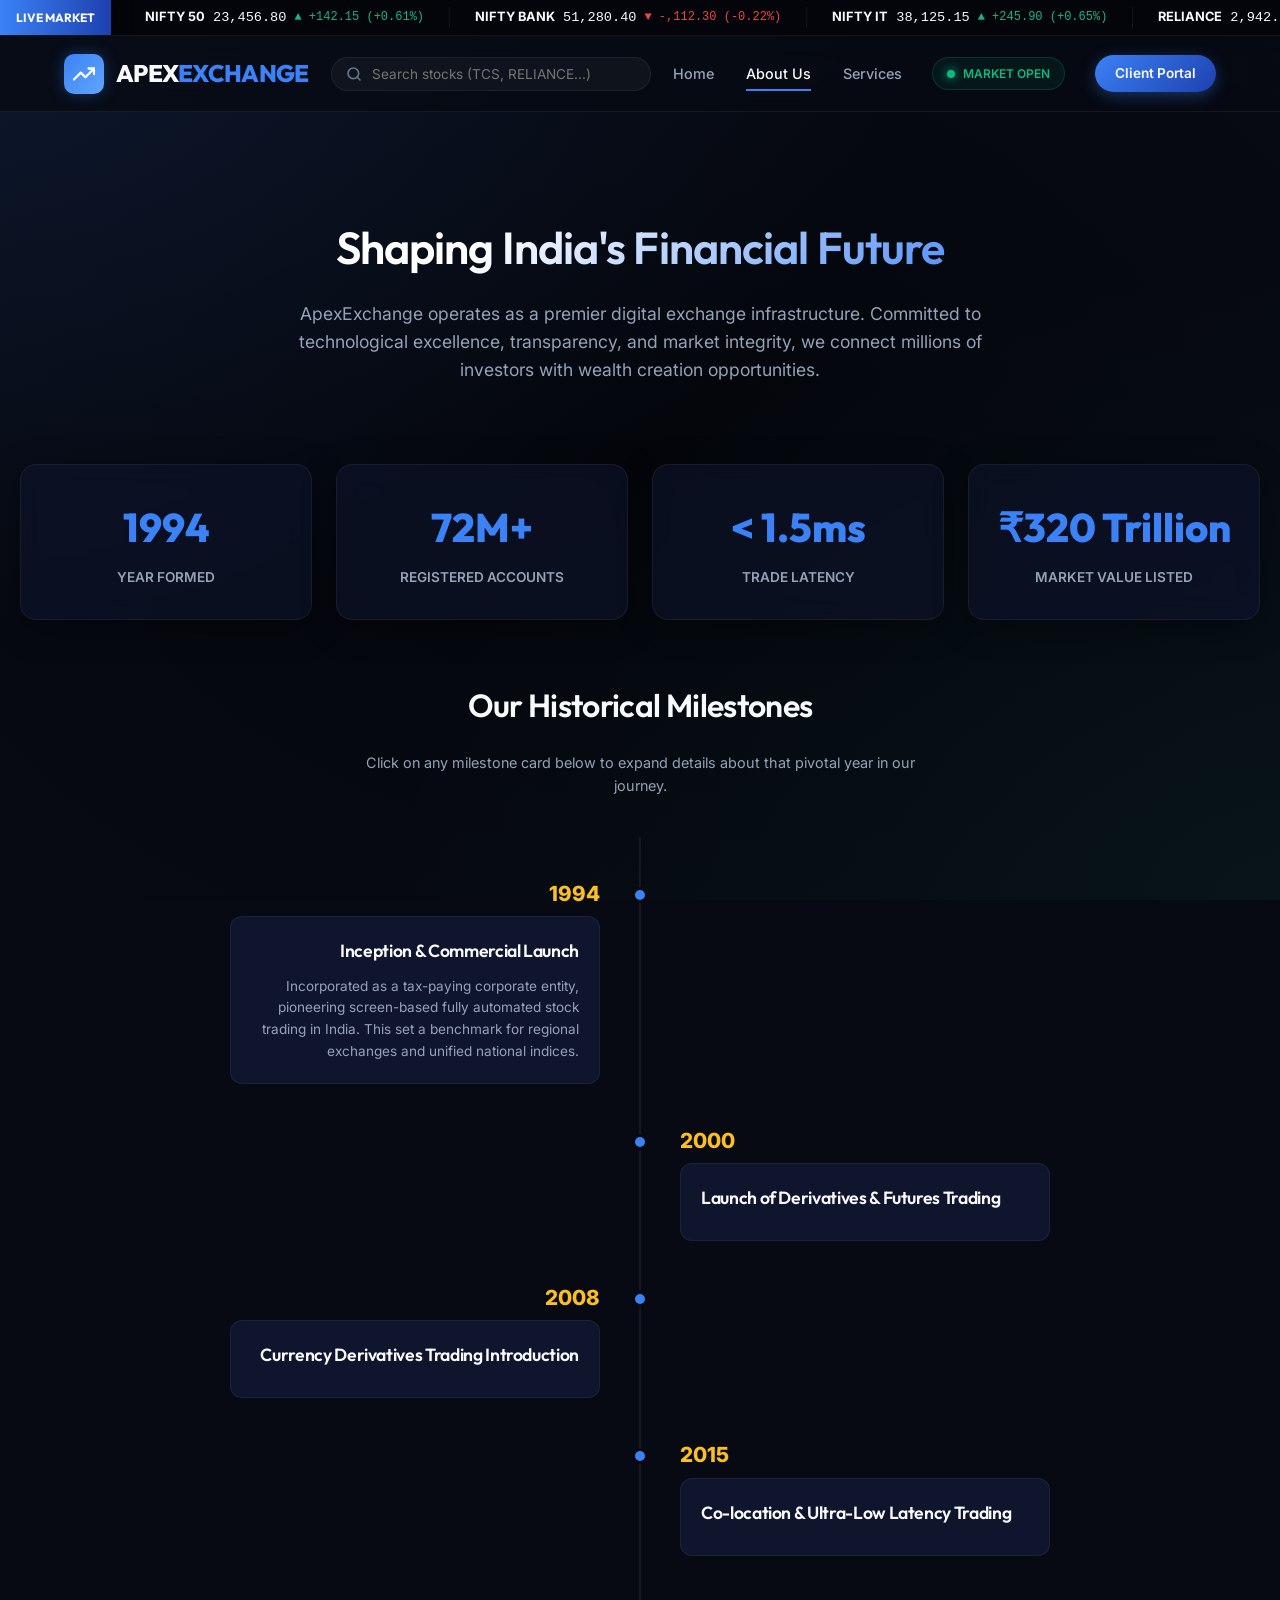
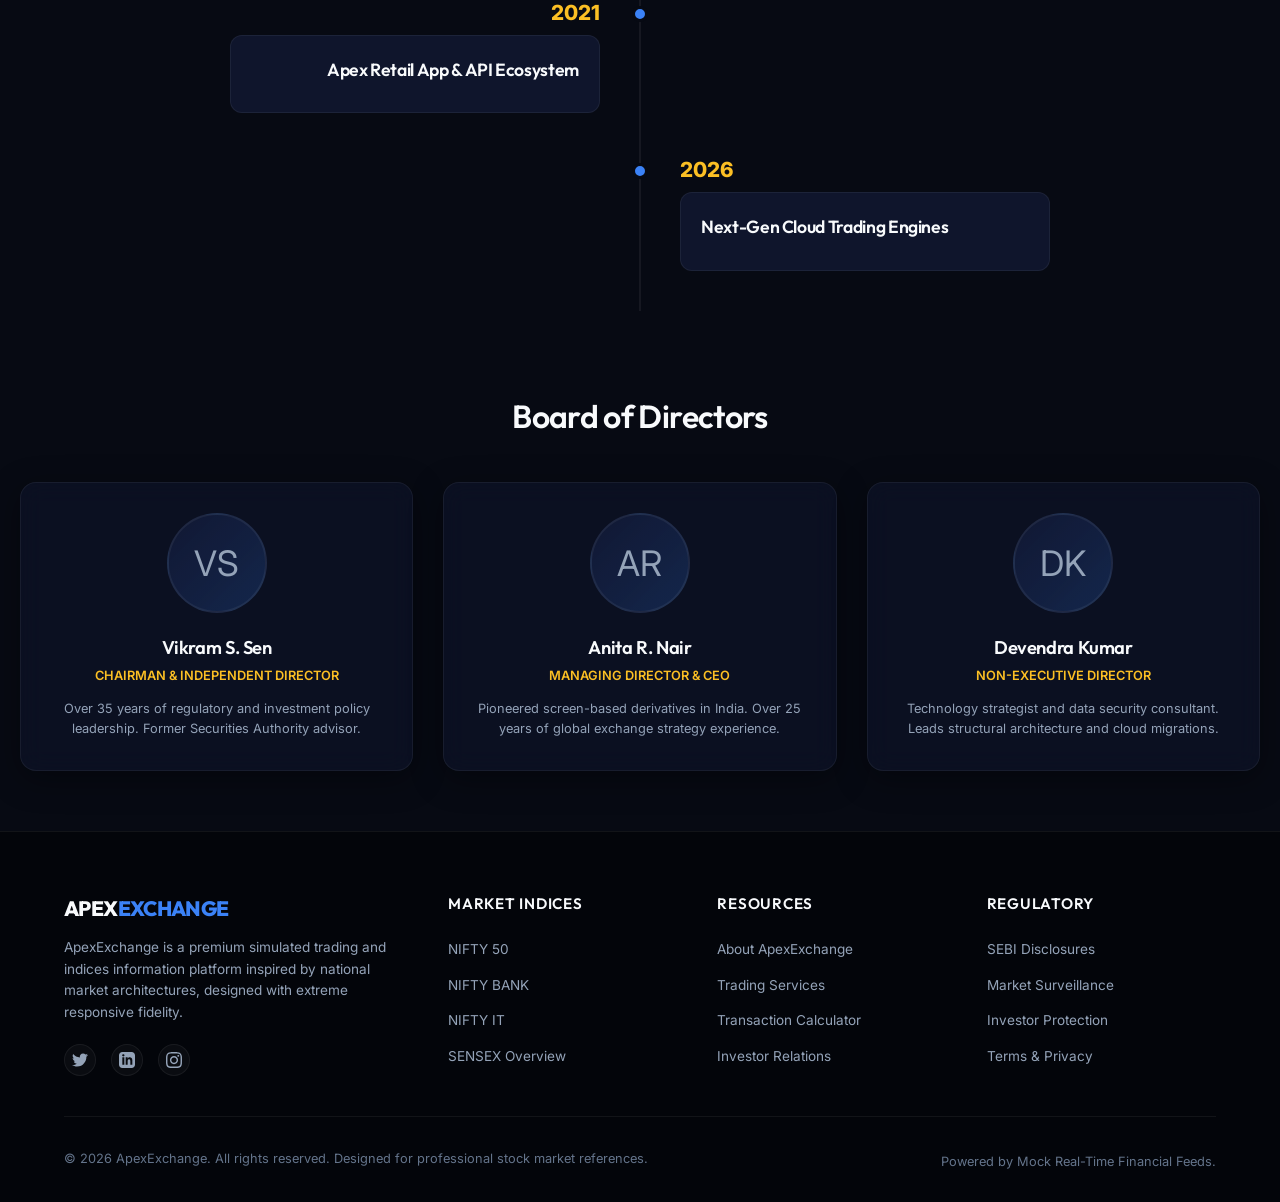
==== about.html @ b8462d04 "Add files via upload" ====
<!DOCTYPE html>
<html lang="en">
<head>
    <meta charset="UTF-8">
    <meta name="viewport" content="width=device-width, initial-scale=1.0">
    <title>About Us | ApexExchange Group</title>
    <meta name="description" content="Learn about the history, corporate milestones, board of directors, and financial scale of ApexExchange, India's leading digital trading infrastructure provider.">
    <link rel="stylesheet" href="css/style.css">
</head>
<body>

    <!-- 1. Top Scrolling Ticker Bar -->
    <div class="ticker-container">
        <div class="ticker-title">Live Market</div>
        <div class="ticker-wrap">
            <div class="ticker-scroll" id="ticker-scroll-feed">
                <!-- Ticker items populated by JS -->
            </div>
        </div>
    </div>

    <!-- 2. Header Navigation -->
    <header>
        <div class="logo-container">
            <a href="index.html" class="logo-container">
                <div class="logo-icon">
                    <svg width="22" height="22" viewBox="0 0 24 24" fill="none" stroke="#ffffff" stroke-width="2.5" stroke-linecap="round" stroke-linejoin="round">
                        <polyline points="23 6 13.5 15.5 8.5 10.5 1 18"></polyline>
                        <polyline points="17 6 23 6 23 12"></polyline>
                    </svg>
                </div>
                <div class="logo-text">APEX<span>EXCHANGE</span></div>
            </a>
        </div>

        <div class="search-wrapper">
            <svg class="search-icon" width="16" height="16" viewBox="0 0 24 24" fill="none" stroke="currentColor" stroke-width="2.5" stroke-linecap="round" stroke-linejoin="round">
                <circle cx="11" cy="11" r="8"></circle>
                <line x1="21" y1="21" x2="16.65" y2="16.65"></line>
            </svg>
            <input type="text" id="symbol-search" class="search-bar" placeholder="Search stocks (TCS, RELIANCE...)">
            <div id="search-dropdown" class="search-results"></div>
        </div>

        <nav>
            <div class="nav-links">
                <a href="index.html">Home</a>
                <a href="about.html" class="active">About Us</a>
                <a href="services.html">Services</a>
            </div>
            <div class="market-status">
                <span class="status-dot"></span>
                <span>MARKET OPEN</span>
            </div>
            <a href="login.html" class="btn-login">Client Portal</a>
        </nav>

        <div class="mobile-toggle" id="mobile-nav-toggle">
            <span></span>
            <span></span>
            <span></span>
        </div>
    </header>

    <!-- Mobile Drawer Menu -->
    <div class="mobile-nav" id="mobile-menu-drawer">
        <div class="mobile-nav-links">
            <a href="index.html">Home</a>
            <a href="about.html" class="active">About Us</a>
            <a href="services.html">Services</a>
            <a href="login.html">Client Portal</a>
        </div>
    </div>

    <!-- 3. About Page Content -->
    <main class="container">
        
        <!-- Hero Introduction -->
        <section class="about-hero">
            <h1 class="text-gradient">Shaping India's Financial Future</h1>
            <p>ApexExchange operates as a premier digital exchange infrastructure. Committed to technological excellence, transparency, and market integrity, we connect millions of investors with wealth creation opportunities.</p>
        </section>

        <!-- Stats Grid -->
        <section class="stats-grid">
            <div class="stat-box glass-panel glow-hover">
                <div class="stat-number">1994</div>
                <div class="stat-label">Year Formed</div>
            </div>
            <div class="stat-box glass-panel glow-hover">
                <div class="stat-number">72M+</div>
                <div class="stat-label">Registered Accounts</div>
            </div>
            <div class="stat-box glass-panel glow-hover">
                <div class="stat-number">&lt; 1.5ms</div>
                <div class="stat-label">Trade Latency</div>
            </div>
            <div class="stat-box glass-panel glow-hover">
                <div class="stat-number">₹320 Trillion</div>
                <div class="stat-label">Market Value Listed</div>
            </div>
        </section>

        <!-- Timeline Section -->
        <section class="timeline-section">
            <h2>Our Historical Milestones</h2>
            <p style="text-align: center; color: var(--text-secondary); max-width: 600px; margin: -20px auto 40px auto; font-size: 0.9rem;">Click on any milestone card below to expand details about that pivotal year in our journey.</p>
            
            <div class="timeline">
                
                <div class="timeline-item">
                    <div class="timeline-badge"></div>
                    <div class="timeline-year">1994</div>
                    <div class="timeline-card active">
                        <h4>Inception & Commercial Launch</h4>
                        <p>Incorporated as a tax-paying corporate entity, pioneering screen-based fully automated stock trading in India. This set a benchmark for regional exchanges and unified national indices.</p>
                    </div>
                </div>

                <div class="timeline-item">
                    <div class="timeline-badge"></div>
                    <div class="timeline-year">2000</div>
                    <div class="timeline-card">
                        <h4>Launch of Derivatives & Futures Trading</h4>
                        <p>Pioneered index futures trading based on the Nifty 50 Index. This milestone enabled advanced risk management and hedging capabilities for global and domestic fund managers alike.</p>
                    </div>
                </div>

                <div class="timeline-item">
                    <div class="timeline-badge"></div>
                    <div class="timeline-year">2008</div>
                    <div class="timeline-card">
                        <h4>Currency Derivatives Trading Introduction</h4>
                        <p>Expanded the financial suite by introducing exchange-traded currency futures, facilitating business currency hedges and increasing overall market access.</p>
                    </div>
                </div>

                <div class="timeline-item">
                    <div class="timeline-badge"></div>
                    <div class="timeline-year">2015</div>
                    <div class="timeline-card">
                        <h4>Co-location & Ultra-Low Latency Trading</h4>
                        <p>Commissioned state-of-the-art co-location servers at our primary data center, offering microsecond order execution speeds and high-frequency algorithms to market makers.</p>
                    </div>
                </div>

                <div class="timeline-item">
                    <div class="timeline-badge"></div>
                    <div class="timeline-year">2021</div>
                    <div class="timeline-card">
                        <h4>Apex Retail App & API Ecosystem</h4>
                        <p>Released developer APIs for brokerage integrations, allowing neo-brokers and retail investor applications to trade securely on our direct clearing network.</p>
                    </div>
                </div>

                <div class="timeline-item">
                    <div class="timeline-badge"></div>
                    <div class="timeline-year">2026</div>
                    <div class="timeline-card">
                        <h4>Next-Gen Cloud Trading Engines</h4>
                        <p>Successfully migrated primary match engines to hybrid cloud architecture, boosting trade capacities to 1.2 billion instructions per day with absolute uptime reliability.</p>
                    </div>
                </div>

            </div>
        </section>

        <!-- Board of Directors Section -->
        <section style="margin-bottom: 60px;">
            <h2 style="text-align: center; margin-bottom: 40px; font-size: 2rem;">Board of Directors</h2>
            <div class="directors-grid">
                
                <div class="director-card glass-panel glow-hover">
                    <div class="director-image">VS</div>
                    <h4>Vikram S. Sen</h4>
                    <p>Chairman & Independent Director</p>
                    <div class="director-bio">Over 35 years of regulatory and investment policy leadership. Former Securities Authority advisor.</div>
                </div>

                <div class="director-card glass-panel glow-hover">
                    <div class="director-image">AR</div>
                    <h4>Anita R. Nair</h4>
                    <p>Managing Director & CEO</p>
                    <div class="director-bio">Pioneered screen-based derivatives in India. Over 25 years of global exchange strategy experience.</div>
                </div>

                <div class="director-card glass-panel glow-hover">
                    <div class="director-image">DK</div>
                    <h4>Devendra Kumar</h4>
                    <p>Non-Executive Director</p>
                    <div class="director-bio">Technology strategist and data security consultant. Leads structural architecture and cloud migrations.</div>
                </div>

            </div>
        </section>

    </main>

    <!-- Detailed Stock Modal (Shared) -->
    <div id="stock-modal" class="modal-overlay">
        <div class="modal-content glass-panel">
            <span class="modal-close" id="modal-close-btn">&times;</span>
            <div class="modal-header">
                <h3 id="modal-stock-title">Stock Details</h3>
                <span class="modal-name" id="modal-stock-subtitle">Company Full Name</span>
            </div>
            <hr style="border: 0; border-top: 1px solid var(--border-color); margin: 15px 0;">
            <div style="display: flex; justify-content: space-between; align-items: center; margin-bottom: 20px;">
                <div>
                    <span style="font-size: 0.85rem; color: var(--text-secondary);">Last Traded Price</span>
                    <h2 style="font-size: 2.2rem; font-family: monospace; font-weight: 800;" id="modal-stock-ltp">₹0,000.00</h2>
                </div>
                <div style="text-align: right;">
                    <span style="font-size: 0.85rem; color: var(--text-secondary);">Change (%)</span>
                    <h3 id="modal-stock-change" style="font-size: 1.4rem; font-family: monospace;">+0.00 (+0.00%)</h3>
                </div>
            </div>
            <div class="modal-stats">
                <div class="modal-stat-box">
                    <div class="modal-stat-label">Prev Close</div>
                    <div class="modal-stat-value" id="modal-stock-prev">0,000.00</div>
                </div>
                <div class="modal-stat-box">
                    <div class="modal-stat-label">Open</div>
                    <div class="modal-stat-value" id="modal-stock-open">0,000.00</div>
                </div>
                <div class="modal-stat-box">
                    <div class="modal-stat-label">Daily High</div>
                    <div class="modal-stat-value" id="modal-stock-high">0,000.00</div>
                </div>
                <div class="modal-stat-box">
                    <div class="modal-stat-label">Daily Low</div>
                    <div class="modal-stat-value" id="modal-stock-low">0,000.00</div>
                </div>
                <div class="modal-stat-box">
                    <div class="modal-stat-label">52W High</div>
                    <div class="modal-stat-value" id="modal-stock-52high">0,000.00</div>
                </div>
                <div class="modal-stat-box">
                    <div class="modal-stat-label">52W Low</div>
                    <div class="modal-stat-value" id="modal-stock-52low">0,000.00</div>
                </div>
            </div>
        </div>
    </div>

    <!-- 4. Footer -->
    <footer>
        <div class="footer-grid">
            <div class="footer-info">
                <h4 class="logo-text">APEX<span>EXCHANGE</span></h4>
                <p>ApexExchange is a premium simulated trading and indices information platform inspired by national market architectures, designed with extreme responsive fidelity.</p>
                <div class="footer-social">
                    <a href="#" class="social-icon">
                        <svg width="16" height="16" fill="currentColor" viewBox="0 0 24 24"><path d="M24 4.557c-.883.392-1.832.656-2.828.775 1.017-.609 1.798-1.574 2.165-2.724-.951.564-2.005.974-3.127 1.195-.897-.957-2.178-1.555-3.594-1.555-3.179 0-5.515 2.966-4.797 6.045-4.091-.205-7.719-2.165-10.148-5.144-1.29 2.213-.669 5.108 1.523 6.574-.806-.026-1.566-.247-2.229-.616-.054 2.281 1.581 4.415 3.949 4.89-.693.188-1.452.232-2.224.084.626 1.956 2.444 3.379 4.6 3.419-2.07 1.623-4.678 2.348-7.29 2.04 2.179 1.397 4.768 2.212 7.548 2.212 9.142 0 14.307-7.721 13.995-14.646.962-.695 1.797-1.562 2.457-2.549z"/></svg>
                    </a>
                    <a href="#" class="social-icon">
                        <svg width="16" height="16" fill="currentColor" viewBox="0 0 24 24"><path d="M19 0h-14c-2.761 0-5 2.239-5 5v14c0 2.761 2.239 5 5 5h14c2.762 0 5-2.239 5-5v-14c0-2.761-2.238-5-5-5zm-11 19h-3v-11h3v11zm-1.5-12.268c-.966 0-1.75-.779-1.75-1.75s.784-1.75 1.75-1.75 1.75.779 1.75 1.75-.784 1.75-1.75 1.75zm13.5 12.268h-3v-5.604c0-3.368-4-3.113-4 0v5.604h-3v-11h3v1.765c1.396-2.586 7-2.777 7 2.476v6.759z"/></svg>
                    </a>
                    <a href="#" class="social-icon">
                        <svg width="16" height="16" fill="currentColor" viewBox="0 0 24 24"><path d="M12 2.163c3.204 0 3.584.012 4.85.07 3.252.148 4.771 1.691 4.919 4.919.058 1.265.069 1.645.069 4.849 0 3.205-.012 3.584-.069 4.849-.149 3.225-1.664 4.771-4.919 4.919-1.266.058-1.644.07-4.85.07-3.204 0-3.584-.012-4.849-.07-3.26-.149-4.771-1.699-4.919-4.92-.058-1.265-.07-1.644-.07-4.849 0-3.204 0.013-3.583.07-4.849.149-3.227 1.664-4.771 4.919-4.919 1.266-.057 1.645-.069 4.849-.069zm0-2c-3.259 0-3.667.014-4.947.072-4.358.2-6.78 2.618-6.98 6.98-.059 1.281-.073 1.689-.073 4.948 0 3.259.014 3.668.072 4.948.2 4.358 2.618 6.78 6.98 6.98 1.281.058 1.689.072 4.948.072 3.259 0 3.668-.014 4.948-.072 4.354-.2 6.782-2.618 6.979-6.98.059-1.28.073-1.689.073-4.948 0-3.259-.014-3.667-.072-4.947-.196-4.354-2.617-6.78-6.979-6.98-1.281-.059-1.69-.073-4.949-.073zm0 5.838c-3.403 0-6.162 2.759-6.162 6.162s2.759 6.163 6.162 6.163 6.162-2.759 6.162-6.163c0-3.403-2.759-6.162-6.162-6.162zm0 10.162c-2.209 0-4-1.79-4-4 0-2.209 1.791-4 4-4s4 1.791 4 4c0 2.21-1.791 4-4 4zm6.406-11.845c-.796 0-1.441.645-1.441 1.44s.645 1.44 1.441 1.44c.795 0 1.439-.645 1.439-1.44s-.644-1.44-1.439-1.44z"/></svg>
                    </a>
                </div>
            </div>
            <div class="footer-links">
                <h5>Market Indices</h5>
                <ul>
                    <li><a href="index.html">NIFTY 50</a></li>
                    <li><a href="index.html">NIFTY BANK</a></li>
                    <li><a href="index.html">NIFTY IT</a></li>
                    <li><a href="#">SENSEX Overview</a></li>
                </ul>
            </div>
            <div class="footer-links">
                <h5>Resources</h5>
                <ul>
                    <li><a href="about.html">About ApexExchange</a></li>
                    <li><a href="services.html">Trading Services</a></li>
                    <li><a href="services.html#calculator-anchor">Transaction Calculator</a></li>
                    <li><a href="login.html">Investor Relations</a></li>
                </ul>
            </div>
            <div class="footer-links">
                <h5>Regulatory</h5>
                <ul>
                    <li><a href="#">SEBI Disclosures</a></li>
                    <li><a href="#">Market Surveillance</a></li>
                    <li><a href="#">Investor Protection</a></li>
                    <li><a href="#">Terms & Privacy</a></li>
                </ul>
            </div>
        </div>
        <div class="footer-bottom">
            <div>&copy; 2026 ApexExchange. All rights reserved. Designed for professional stock market references.</div>
            <div style="margin-top: 5px;">Powered by Mock Real-Time Financial Feeds.</div>
        </div>
    </footer>

    <script src="js/script.js"></script>
</body>
</html>
---- css/style.css ----
@import url('https://fonts.googleapis.com/css2?family=Inter:wght@300;400;500;600;700&family=Outfit:wght@400;500;600;700;800&display=swap');

/* ==========================================
   1. RESET & GLOBAL VARIABLES
   ========================================== */
*, *::before, *::after {
    margin: 0;
    padding: 0;
    box-sizing: border-box;
}

:root {
    --bg-dark: #070a13;
    --bg-deep: #03050a;
    --bg-panel: rgba(13, 19, 40, 0.7);
    --bg-card: rgba(22, 32, 66, 0.55);
    --bg-card-hover: rgba(29, 42, 87, 0.8);
    --accent-blue: #3b82f6;
    --accent-blue-glow: rgba(59, 130, 246, 0.35);
    --accent-gold: #fbbf24;
    --accent-gold-glow: rgba(251, 191, 36, 0.2);
    --color-up: #10b981;
    --color-up-glow: rgba(16, 185, 129, 0.2);
    --color-up-bg: rgba(16, 185, 129, 0.08);
    --color-down: #ef4444;
    --color-down-glow: rgba(239, 68, 68, 0.2);
    --color-down-bg: rgba(239, 68, 68, 0.08);
    --border-color: rgba(255, 255, 255, 0.06);
    --border-highlight: rgba(59, 130, 246, 0.2);
    --text-primary: #f8fafc;
    --text-secondary: #94a3b8;
    --text-muted: #64748b;
    --font-heading: 'Outfit', sans-serif;
    --font-body: 'Inter', sans-serif;
    --transition: all 0.3s cubic-bezier(0.4, 0, 0.2, 1);
    --glass-blur: blur(12px);
}

body {
    background-color: var(--bg-dark);
    background-image: 
        radial-gradient(at 0% 0%, rgba(59, 130, 246, 0.12) 0px, transparent 50%),
        radial-gradient(at 100% 100%, rgba(16, 185, 129, 0.06) 0px, transparent 50%),
        radial-gradient(at 50% 50%, rgba(3, 5, 10, 0.9) 0px, var(--bg-dark) 100%);
    background-attachment: fixed;
    color: var(--text-primary);
    font-family: var(--font-body);
    line-height: 1.6;
    overflow-x: hidden;
}

a {
    color: inherit;
    text-decoration: none;
    transition: var(--transition);
}

button, input, select {
    font-family: inherit;
    color: inherit;
    background: none;
    border: none;
    outline: none;
}

ul {
    list-style: none;
}

/* ==========================================
   2. TYPOGRAPHY & UTILITIES
   ========================================== */
h1, h2, h3, h4, h5, h6 {
    font-family: var(--font-heading);
    font-weight: 600;
    letter-spacing: -0.02em;
}

.text-gradient {
    background: linear-gradient(135deg, #ffffff 30%, var(--accent-blue) 100%);
    -webkit-background-clip: text;
    -webkit-text-fill-color: transparent;
}

.text-up { color: var(--color-up); }
.text-down { color: var(--color-down); }

.bg-up-badge {
    background: var(--color-up-bg);
    color: var(--color-up);
    border: 1px solid rgba(16, 185, 129, 0.2);
    padding: 2px 8px;
    border-radius: 4px;
    font-size: 0.75rem;
    font-weight: 600;
}

.bg-down-badge {
    background: var(--color-down-bg);
    color: var(--color-down);
    border: 1px solid rgba(239, 68, 68, 0.2);
    padding: 2px 8px;
    border-radius: 4px;
    font-size: 0.75rem;
    font-weight: 600;
}

.glass-panel {
    background: var(--bg-panel);
    backdrop-filter: var(--glass-blur);
    border: 1px solid var(--border-color);
    border-radius: 16px;
    box-shadow: 0 8px 32px 0 rgba(0, 0, 0, 0.37);
}

.glow-hover:hover {
    border-color: var(--border-highlight);
    box-shadow: 0 0 20px var(--accent-blue-glow);
}

/* ==========================================
   3. LAYOUT & NAVIGATION
   ========================================== */

/* Stock Ticker */
.ticker-container {
    width: 100%;
    height: 36px;
    background-color: var(--bg-deep);
    border-bottom: 1px solid var(--border-color);
    position: relative;
    overflow: hidden;
    z-index: 100;
    display: flex;
    align-items: center;
}

.ticker-wrap {
    display: flex;
    width: 100%;
}

.ticker-title {
    background: linear-gradient(90deg, var(--accent-blue), #1e40af);
    color: white;
    font-weight: 700;
    font-size: 0.75rem;
    text-transform: uppercase;
    height: 100%;
    padding: 0 16px;
    display: flex;
    align-items: center;
    position: absolute;
    left: 0;
    top: 0;
    z-index: 2;
    box-shadow: 5px 0 15px rgba(0,0,0,0.5);
    font-family: var(--font-heading);
}

.ticker-scroll {
    display: flex;
    white-space: nowrap;
    padding-left: 120px;
    animation: tickerLoop 35s linear infinite;
}

.ticker-item {
    display: flex;
    align-items: center;
    padding: 0 25px;
    font-size: 0.8rem;
    font-weight: 500;
    border-right: 1px solid var(--border-color);
}

.ticker-symbol {
    font-weight: 700;
    margin-right: 8px;
    color: var(--text-primary);
}

.ticker-price {
    font-family: monospace;
    font-size: 0.85rem;
    margin-right: 8px;
}

.ticker-change {
    font-size: 0.75rem;
    font-family: monospace;
    display: flex;
    align-items: center;
    gap: 2px;
}

/* Header */
header {
    position: sticky;
    top: 0;
    z-index: 90;
    width: 100%;
    padding: 0 5%;
    height: 76px;
    display: flex;
    align-items: center;
    justify-content: space-between;
    background: rgba(7, 10, 19, 0.8);
    backdrop-filter: var(--glass-blur);
    border-bottom: 1px solid var(--border-color);
}

.logo-container {
    display: flex;
    align-items: center;
    gap: 12px;
}

.logo-icon {
    width: 40px;
    height: 40px;
    background: linear-gradient(135deg, var(--accent-blue), #60a5fa);
    border-radius: 10px;
    display: flex;
    align-items: center;
    justify-content: center;
    box-shadow: 0 0 15px var(--accent-blue-glow);
}

.logo-text {
    font-family: var(--font-heading);
    font-weight: 800;
    font-size: 1.5rem;
    letter-spacing: -0.03em;
}

.logo-text span {
    color: var(--accent-blue);
}

/* Search Box */
.search-wrapper {
    position: relative;
    width: 320px;
}

.search-bar {
    width: 100%;
    background: rgba(255, 255, 255, 0.04);
    border: 1px solid var(--border-color);
    border-radius: 20px;
    padding: 8px 16px 8px 40px;
    font-size: 0.85rem;
    transition: var(--transition);
    color: var(--text-primary);
}

.search-bar:focus {
    border-color: var(--accent-blue);
    background: rgba(255, 255, 255, 0.08);
    box-shadow: 0 0 10px var(--accent-blue-glow);
}

.search-icon {
    position: absolute;
    left: 15px;
    top: 50%;
    transform: translateY(-50%);
    color: var(--text-muted);
    font-size: 0.9rem;
    pointer-events: none;
}

.search-results {
    position: absolute;
    top: 110%;
    left: 0;
    width: 100%;
    background: #0d1328;
    border: 1px solid var(--border-highlight);
    border-radius: 12px;
    max-height: 250px;
    overflow-y: auto;
    z-index: 200;
    box-shadow: 0 10px 25px rgba(0,0,0,0.5);
    display: none;
}

.search-item {
    padding: 10px 16px;
    cursor: pointer;
    display: flex;
    justify-content: space-between;
    align-items: center;
    border-bottom: 1px solid var(--border-color);
    transition: var(--transition);
}

.search-item:hover {
    background: var(--bg-card-hover);
}

.search-item .item-symbol {
    font-weight: 700;
}

.search-item .item-name {
    font-size: 0.75rem;
    color: var(--text-secondary);
    margin-left: 10px;
}

/* Nav Menu */
nav {
    display: flex;
    align-items: center;
    gap: 30px;
}

.nav-links {
    display: flex;
    gap: 32px;
}

.nav-links a {
    font-weight: 500;
    font-size: 0.9rem;
    position: relative;
    padding: 6px 0;
    color: var(--text-secondary);
}

.nav-links a:hover, .nav-links a.active {
    color: var(--text-primary);
}

.nav-links a::after {
    content: '';
    position: absolute;
    bottom: 0;
    left: 0;
    width: 0;
    height: 2px;
    background-color: var(--accent-blue);
    transition: var(--transition);
}

.nav-links a:hover::after, .nav-links a.active::after {
    width: 100%;
}

.market-status {
    display: flex;
    align-items: center;
    gap: 8px;
    background: rgba(16, 185, 129, 0.08);
    border: 1px solid rgba(16, 185, 129, 0.2);
    padding: 6px 14px;
    border-radius: 20px;
    font-size: 0.75rem;
    font-weight: 600;
    color: var(--color-up);
}

.status-dot {
    width: 8px;
    height: 8px;
    background-color: var(--color-up);
    border-radius: 50%;
    box-shadow: 0 0 10px var(--color-up);
    animation: pulse 1.5s infinite;
}

.btn-login {
    background: linear-gradient(135deg, var(--accent-blue) 0%, #1e40af 100%);
    padding: 8px 20px;
    border-radius: 20px;
    font-weight: 600;
    font-size: 0.85rem;
    cursor: pointer;
    box-shadow: 0 4px 15px var(--accent-blue-glow);
    transition: var(--transition);
}

.btn-login:hover {
    transform: translateY(-2px);
    box-shadow: 0 6px 20px rgba(59, 130, 246, 0.5);
}

/* Mobile Menu Toggle */
.mobile-toggle {
    display: none;
    cursor: pointer;
    flex-direction: column;
    gap: 6px;
}

.mobile-toggle span {
    width: 25px;
    height: 2px;
    background-color: var(--text-primary);
    transition: var(--transition);
}

/* ==========================================
   4. HOME PAGE / MARKET DASHBOARD
   ========================================== */
.container {
    max-width: 1300px;
    margin: 40px auto;
    padding: 0 20px;
}

/* Dashboard Layout */
.dashboard-grid {
    display: grid;
    grid-template-columns: 2fr 1fr;
    gap: 28px;
    margin-bottom: 40px;
}

/* Market Indices Cards */
.indices-container {
    display: grid;
    grid-template-columns: repeat(3, 1fr);
    gap: 16px;
    margin-bottom: 24px;
}

.index-card {
    cursor: pointer;
    padding: 20px;
    border-radius: 14px;
    border: 1px solid var(--border-color);
    background: var(--bg-card);
    transition: var(--transition);
    position: relative;
    overflow: hidden;
}

.index-card::before {
    content: '';
    position: absolute;
    top: 0;
    left: 0;
    width: 100%;
    height: 4px;
    background: transparent;
    transition: var(--transition);
}

.index-card.active {
    background: var(--bg-card-hover);
    border-color: rgba(59, 130, 246, 0.3);
}

.index-card.active::before {
    background: var(--accent-blue);
}

.index-card:hover {
    transform: translateY(-2px);
    border-color: rgba(255, 255, 255, 0.12);
}

.index-title {
    font-size: 0.85rem;
    text-transform: uppercase;
    font-weight: 700;
    color: var(--text-secondary);
    margin-bottom: 8px;
}

.index-value {
    font-size: 1.6rem;
    font-weight: 800;
    margin-bottom: 4px;
    font-family: var(--font-heading);
    letter-spacing: -0.02em;
}

.index-change-wrap {
    display: flex;
    align-items: center;
    gap: 8px;
    font-size: 0.85rem;
    font-weight: 600;
}

/* Chart Widget */
.chart-widget {
    padding: 28px;
}

.chart-header {
    display: flex;
    justify-content: space-between;
    align-items: center;
    margin-bottom: 24px;
}

.chart-info h3 {
    font-size: 1.3rem;
    margin-bottom: 4px;
}

.chart-info p {
    font-size: 0.8rem;
    color: var(--text-secondary);
}

.chart-timeframes {
    display: flex;
    gap: 8px;
    background: rgba(255, 255, 255, 0.04);
    border-radius: 8px;
    padding: 4px;
}

.tf-btn {
    padding: 6px 12px;
    font-size: 0.75rem;
    font-weight: 600;
    border-radius: 6px;
    cursor: pointer;
    color: var(--text-secondary);
    transition: var(--transition);
}

.tf-btn.active, .tf-btn:hover {
    color: var(--text-primary);
    background: rgba(255, 255, 255, 0.08);
}

/* SVG Chart Rendering */
.chart-viewport {
    position: relative;
    width: 100%;
    height: 320px;
    margin-top: 10px;
}

.chart-svg {
    width: 100%;
    height: 100%;
    overflow: visible;
}

.chart-grid-line {
    stroke: rgba(255, 255, 255, 0.03);
    stroke-width: 1;
}

.chart-axis-text {
    fill: var(--text-muted);
    font-size: 10px;
    font-family: var(--font-body);
}

.chart-path-line {
    fill: none;
    stroke: var(--accent-blue);
    stroke-width: 2.5;
    stroke-linecap: round;
    transition: stroke 0.5s ease;
}

.chart-path-area {
    fill: url(#chart-gradient);
    transition: var(--transition);
}

.chart-glow-filter {
    filter: drop-shadow(0px 5px 8px var(--accent-blue-glow));
}

.chart-tracker-line {
    stroke: var(--text-muted);
    stroke-dasharray: 4 4;
    stroke-width: 1.5;
    display: none;
}

.chart-tracker-dot {
    fill: var(--text-primary);
    stroke: var(--accent-blue);
    stroke-width: 3;
    r: 6;
    display: none;
    box-shadow: 0 0 10px var(--accent-blue-glow);
}

.chart-tooltip {
    position: absolute;
    background: rgba(13, 20, 38, 0.95);
    border: 1px solid var(--border-highlight);
    border-radius: 8px;
    padding: 8px 12px;
    pointer-events: none;
    display: none;
    box-shadow: 0 8px 24px rgba(0,0,0,0.6);
    z-index: 10;
}

.tooltip-time {
    font-size: 0.7rem;
    color: var(--text-secondary);
}

.tooltip-val {
    font-weight: 700;
    font-size: 0.95rem;
    font-family: monospace;
}

/* Sidebar Info Panel */
.sidebar-panel {
    padding: 24px;
    display: flex;
    flex-direction: column;
    gap: 24px;
    height: 100%;
}

.panel-title {
    font-size: 1.1rem;
    font-weight: 700;
    border-bottom: 1px solid var(--border-color);
    padding-bottom: 12px;
    display: flex;
    justify-content: space-between;
    align-items: center;
}

.announcement-list {
    display: flex;
    flex-direction: column;
    gap: 16px;
}

.announcement-item {
    padding: 12px;
    background: rgba(255, 255, 255, 0.02);
    border: 1px solid var(--border-color);
    border-radius: 10px;
    transition: var(--transition);
}

.announcement-item:hover {
    background: var(--bg-card-hover);
    border-color: rgba(255, 255, 255, 0.1);
    transform: translateX(4px);
}

.announce-tag {
    font-size: 0.65rem;
    font-weight: 700;
    text-transform: uppercase;
    color: var(--accent-gold);
    background: var(--accent-gold-glow);
    padding: 2px 6px;
    border-radius: 4px;
    width: fit-content;
    margin-bottom: 8px;
}

.announce-text {
    font-size: 0.8rem;
    font-weight: 500;
    margin-bottom: 6px;
}

.announce-time {
    font-size: 0.7rem;
    color: var(--text-muted);
}

/* Market Movers Layout */
.movers-section {
    margin-bottom: 40px;
}

.movers-header {
    display: flex;
    justify-content: space-between;
    align-items: center;
    margin-bottom: 20px;
}

.movers-tabs {
    display: flex;
    gap: 12px;
}

.mover-tab-btn {
    padding: 8px 18px;
    font-size: 0.85rem;
    font-weight: 600;
    border-radius: 8px;
    cursor: pointer;
    background: rgba(255, 255, 255, 0.03);
    border: 1px solid var(--border-color);
    color: var(--text-secondary);
    transition: var(--transition);
}

.mover-tab-btn.active, .mover-tab-btn:hover {
    color: var(--text-primary);
    background: rgba(59, 130, 246, 0.15);
    border-color: var(--border-highlight);
}

.table-responsive {
    overflow-x: auto;
    width: 100%;
}

.mover-table {
    width: 100%;
    border-collapse: collapse;
    text-align: left;
    font-size: 0.88rem;
}

.mover-table th {
    padding: 16px 20px;
    font-weight: 600;
    color: var(--text-secondary);
    border-bottom: 1px solid var(--border-color);
    font-family: var(--font-heading);
}

.mover-table td {
    padding: 16px 20px;
    border-bottom: 1px solid var(--border-color);
}

.mover-table tbody tr {
    transition: var(--transition);
}

.mover-table tbody tr:hover {
    background: rgba(255, 255, 255, 0.02);
}

.company-name {
    font-size: 0.75rem;
    color: var(--text-secondary);
    display: block;
}

.stock-symbol {
    font-weight: 700;
}

.sparkline-svg {
    width: 80px;
    height: 24px;
}

.sparkline-path {
    fill: none;
    stroke-width: 1.5;
}

/* Grid highlights */
.market-highlights {
    display: grid;
    grid-template-columns: repeat(3, 1fr);
    gap: 24px;
    margin-top: 40px;
}

.highlight-card {
    padding: 24px;
    border-radius: 16px;
    display: flex;
    gap: 20px;
    align-items: center;
}

.highlight-icon {
    font-size: 1.8rem;
    color: var(--accent-blue);
    background: rgba(59, 130, 246, 0.1);
    width: 60px;
    height: 60px;
    border-radius: 12px;
    display: flex;
    align-items: center;
    justify-content: center;
}

.highlight-info h4 {
    margin-bottom: 4px;
    font-size: 1.1rem;
}

.highlight-info p {
    font-size: 0.8rem;
    color: var(--text-secondary);
}

/* Flash Animations */
.price-flash-up {
    animation: flashUp 0.6s ease;
}

.price-flash-down {
    animation: flashDown 0.6s ease;
}

/* ==========================================
   5. ABOUT PAGE
   ========================================== */
.about-hero {
    text-align: center;
    padding: 60px 20px 40px;
    max-width: 800px;
    margin: 0 auto;
}

.about-hero h1 {
    font-size: 2.8rem;
    margin-bottom: 16px;
}

.about-hero p {
    font-size: 1.1rem;
    color: var(--text-secondary);
}

.stats-grid {
    display: grid;
    grid-template-columns: repeat(4, 1fr);
    gap: 24px;
    margin: 40px 0 60px;
}

.stat-box {
    text-align: center;
    padding: 30px 20px;
}

.stat-number {
    font-size: 2.5rem;
    font-weight: 800;
    font-family: var(--font-heading);
    margin-bottom: 8px;
    color: var(--accent-blue);
}

.stat-label {
    font-size: 0.85rem;
    color: var(--text-secondary);
    text-transform: uppercase;
    font-weight: 600;
}

/* Timeline */
.timeline-section {
    margin-bottom: 80px;
}

.timeline-section h2 {
    text-align: center;
    margin-bottom: 40px;
    font-size: 2rem;
}

.timeline {
    position: relative;
    max-width: 900px;
    margin: 0 auto;
    padding: 20px 0;
}

.timeline::before {
    content: '';
    position: absolute;
    left: 50%;
    top: 0;
    bottom: 0;
    width: 2px;
    background: var(--border-color);
    transform: translateX(-50%);
}

.timeline-item {
    position: relative;
    width: 50%;
    padding: 20px 40px;
    box-sizing: border-box;
}

.timeline-item:nth-child(odd) {
    left: 0;
    text-align: right;
}

.timeline-item:nth-child(even) {
    left: 50%;
    text-align: left;
}

.timeline-badge {
    position: absolute;
    top: 30px;
    width: 16px;
    height: 16px;
    background: var(--accent-blue);
    border: 3px solid var(--bg-dark);
    border-radius: 50%;
    z-index: 5;
}

.timeline-item:nth-child(odd) .timeline-badge {
    right: -8px;
}

.timeline-item:nth-child(even) .timeline-badge {
    left: -8px;
}

.timeline-year {
    font-size: 1.3rem;
    font-weight: 800;
    color: var(--accent-gold);
    margin-bottom: 6px;
}

.timeline-card {
    padding: 20px;
    background: var(--bg-card);
    border: 1px solid var(--border-color);
    border-radius: 12px;
    cursor: pointer;
    transition: var(--transition);
}

.timeline-card:hover {
    transform: translateY(-3px);
    border-color: var(--border-highlight);
    background: var(--bg-card-hover);
}

.timeline-card h4 {
    font-size: 1.1rem;
    margin-bottom: 8px;
}

.timeline-card p {
    font-size: 0.85rem;
    color: var(--text-secondary);
    display: none;
}

.timeline-card.active p {
    display: block;
    margin-top: 10px;
    animation: slideDown 0.3s ease;
}

/* Directors Section */
.directors-grid {
    display: grid;
    grid-template-columns: repeat(3, 1fr);
    gap: 30px;
    margin: 40px 0;
}

.director-card {
    overflow: hidden;
    position: relative;
    padding: 30px 24px;
    text-align: center;
}

.director-image {
    width: 100px;
    height: 100px;
    border-radius: 50%;
    background: linear-gradient(135deg, var(--bg-card) 0%, rgba(59, 130, 246, 0.2) 100%);
    border: 2px solid var(--border-color);
    margin: 0 auto 20px;
    display: flex;
    align-items: center;
    justify-content: center;
    font-size: 2.2rem;
    color: var(--text-secondary);
    transition: var(--transition);
}

.director-card:hover .director-image {
    transform: scale(1.08);
    border-color: var(--accent-blue);
    color: var(--accent-blue);
}

.director-card h4 {
    font-size: 1.15rem;
    margin-bottom: 4px;
}

.director-card p {
    font-size: 0.8rem;
    color: var(--accent-gold);
    font-weight: 600;
    text-transform: uppercase;
    margin-bottom: 12px;
}

.director-bio {
    font-size: 0.8rem;
    color: var(--text-secondary);
}

/* ==========================================
   6. SERVICES PAGE
   ========================================== */
.services-intro {
    text-align: center;
    padding: 60px 20px 20px;
    max-width: 700px;
    margin: 0 auto;
}

.services-intro h1 {
    font-size: 2.5rem;
    margin-bottom: 12px;
}

.services-grid {
    display: grid;
    grid-template-columns: repeat(4, 1fr);
    gap: 20px;
    margin: 40px 0 60px;
}

.service-card {
    padding: 30px 24px;
    cursor: pointer;
    transition: var(--transition);
    position: relative;
}

.service-card .service-icon {
    font-size: 2rem;
    color: var(--accent-blue);
    margin-bottom: 20px;
    background: rgba(59, 130, 246, 0.08);
    width: 54px;
    height: 54px;
    border-radius: 12px;
    display: flex;
    align-items: center;
    justify-content: center;
}

.service-card h3 {
    margin-bottom: 10px;
    font-size: 1.15rem;
}

.service-card p {
    font-size: 0.85rem;
    color: var(--text-secondary);
}

/* Interactive Calculator */
.calculator-section {
    margin-bottom: 80px;
}

.calculator-section h2 {
    text-align: center;
    margin-bottom: 30px;
    font-size: 2rem;
}

.calc-grid {
    display: grid;
    grid-template-columns: 1.2fr 1fr;
    gap: 32px;
    max-width: 1000px;
    margin: 0 auto;
}

.calc-form {
    padding: 32px;
}

.calc-results {
    padding: 32px;
    background: linear-gradient(135deg, rgba(13, 20, 38, 0.9) 0%, rgba(22, 32, 66, 0.9) 100%);
    border-left: 2px solid var(--accent-blue);
}

.form-group {
    margin-bottom: 24px;
}

.form-group label {
    display: block;
    font-size: 0.85rem;
    font-weight: 600;
    color: var(--text-secondary);
    margin-bottom: 8px;
}

.asset-buttons {
    display: flex;
    gap: 10px;
}

.asset-btn {
    flex: 1;
    padding: 10px;
    background: rgba(255, 255, 255, 0.03);
    border: 1px solid var(--border-color);
    border-radius: 8px;
    font-size: 0.8rem;
    font-weight: 600;
    cursor: pointer;
    color: var(--text-secondary);
    transition: var(--transition);
}

.asset-btn.active, .asset-btn:hover {
    background: rgba(59, 130, 246, 0.15);
    border-color: var(--accent-blue);
    color: var(--text-primary);
}

.input-container {
    position: relative;
}

.input-symbol {
    position: absolute;
    left: 16px;
    top: 50%;
    transform: translateY(-50%);
    color: var(--text-secondary);
    font-weight: 600;
}

.calc-input {
    width: 100%;
    background: rgba(255, 255, 255, 0.03);
    border: 1px solid var(--border-color);
    border-radius: 8px;
    padding: 12px 16px 12px 32px;
    font-size: 1rem;
    font-weight: 600;
    transition: var(--transition);
    color: var(--text-primary);
}

.calc-input:focus {
    border-color: var(--accent-blue);
    background: rgba(255, 255, 255, 0.06);
    box-shadow: 0 0 10px var(--accent-blue-glow);
}

.range-slider {
    width: 100%;
    margin-top: 10px;
    height: 6px;
    background: rgba(255, 255, 255, 0.1);
    border-radius: 3px;
    outline: none;
    -webkit-appearance: none;
}

.range-slider::-webkit-slider-thumb {
    -webkit-appearance: none;
    width: 16px;
    height: 16px;
    border-radius: 50%;
    background: var(--accent-blue);
    cursor: pointer;
    box-shadow: 0 0 10px var(--accent-blue-glow);
}

.result-row {
    display: flex;
    justify-content: space-between;
    padding: 12px 0;
    border-bottom: 1px solid rgba(255, 255, 255, 0.04);
    font-size: 0.9rem;
}

.result-row:last-child {
    border-bottom: none;
}

.result-total {
    display: flex;
    justify-content: space-between;
    margin-top: 24px;
    padding-top: 16px;
    border-top: 2px dashed var(--border-color);
}

.result-total span {
    font-size: 1.15rem;
    font-weight: 700;
}

.result-total .total-amount {
    font-size: 1.5rem;
    color: var(--accent-blue);
}

/* ==========================================
   7. LOGIN PAGE
   ========================================== */
.login-container {
    min-height: calc(100vh - 112px);
    display: flex;
    align-items: center;
    justify-content: center;
    padding: 40px 20px;
}

.login-card {
    width: 100%;
    max-width: 460px;
    padding: 40px 32px;
}

.login-header {
    text-align: center;
    margin-bottom: 30px;
}

.login-header h2 {
    font-size: 1.8rem;
    margin-bottom: 6px;
}

.login-header p {
    font-size: 0.85rem;
    color: var(--text-secondary);
}

.login-tabs {
    display: flex;
    margin-bottom: 30px;
    background: rgba(255, 255, 255, 0.03);
    border-radius: 8px;
    padding: 4px;
    border: 1px solid var(--border-color);
}

.login-tab-btn {
    flex: 1;
    padding: 10px;
    font-size: 0.85rem;
    font-weight: 600;
    border-radius: 6px;
    cursor: pointer;
    color: var(--text-secondary);
    transition: var(--transition);
    text-align: center;
}

.login-tab-btn.active {
    background: var(--bg-card);
    color: var(--text-primary);
    border: 1px solid var(--border-color);
    box-shadow: 0 4px 10px rgba(0,0,0,0.25);
}

.form-field {
    margin-bottom: 20px;
    position: relative;
}

.form-field label {
    display: block;
    font-size: 0.8rem;
    font-weight: 600;
    color: var(--text-secondary);
    margin-bottom: 6px;
}

.form-input {
    width: 100%;
    background: rgba(255, 255, 255, 0.03);
    border: 1px solid var(--border-color);
    border-radius: 8px;
    padding: 12px 16px;
    font-size: 0.9rem;
    transition: var(--transition);
    color: var(--text-primary);
}

.form-input:focus {
    border-color: var(--accent-blue);
    background: rgba(255, 255, 255, 0.06);
    box-shadow: 0 0 10px var(--accent-blue-glow);
}

.password-toggle {
    position: absolute;
    right: 15px;
    top: 38px;
    cursor: pointer;
    color: var(--text-muted);
    font-size: 1rem;
    user-select: none;
}

.form-options {
    display: flex;
    justify-content: space-between;
    align-items: center;
    font-size: 0.8rem;
    margin-bottom: 24px;
}

.remember-me {
    display: flex;
    align-items: center;
    gap: 6px;
    cursor: pointer;
}

.remember-me input {
    accent-color: var(--accent-blue);
}

.forgot-password {
    color: var(--accent-blue);
    font-weight: 600;
}

.btn-submit {
    width: 100%;
    background: linear-gradient(135deg, var(--accent-blue) 0%, #1e40af 100%);
    padding: 12px;
    border-radius: 8px;
    font-weight: 700;
    font-size: 0.9rem;
    cursor: pointer;
    box-shadow: 0 4px 15px var(--accent-blue-glow);
    transition: var(--transition);
    display: flex;
    justify-content: center;
    align-items: center;
}

.btn-submit:hover {
    transform: translateY(-1px);
    box-shadow: 0 6px 20px rgba(59, 130, 246, 0.55);
}

.login-error {
    background: var(--color-down-bg);
    color: var(--color-down);
    border: 1px solid rgba(239, 68, 68, 0.2);
    padding: 10px 14px;
    border-radius: 8px;
    font-size: 0.8rem;
    margin-bottom: 20px;
    display: none;
}

/* ==========================================
   8. STOCK DETAILS MODAL
   ========================================== */
.modal-overlay {
    position: fixed;
    top: 0;
    left: 0;
    width: 100%;
    height: 100%;
    background: rgba(3, 5, 10, 0.8);
    backdrop-filter: var(--glass-blur);
    display: flex;
    align-items: center;
    justify-content: center;
    z-index: 1000;
    opacity: 0;
    pointer-events: none;
    transition: var(--transition);
}

.modal-overlay.active {
    opacity: 1;
    pointer-events: auto;
}

.modal-content {
    width: 90%;
    max-width: 580px;
    padding: 32px;
    position: relative;
    transform: translateY(20px);
    transition: var(--transition);
}

.modal-overlay.active .modal-content {
    transform: translateY(0);
}

.modal-close {
    position: absolute;
    top: 20px;
    right: 20px;
    font-size: 1.5rem;
    cursor: pointer;
    color: var(--text-muted);
    transition: var(--transition);
}

.modal-close:hover {
    color: var(--text-primary);
}

.modal-header {
    margin-bottom: 20px;
}

.modal-header h3 {
    font-size: 1.6rem;
    margin-bottom: 4px;
}

.modal-name {
    color: var(--text-secondary);
    font-size: 0.85rem;
}

.modal-stats {
    display: grid;
    grid-template-columns: repeat(2, 1fr);
    gap: 16px;
    margin-top: 20px;
}

.modal-stat-box {
    padding: 12px;
    background: rgba(255, 255, 255, 0.02);
    border: 1px solid var(--border-color);
    border-radius: 8px;
}

.modal-stat-label {
    font-size: 0.75rem;
    color: var(--text-muted);
}

.modal-stat-value {
    font-size: 1rem;
    font-weight: 700;
    font-family: monospace;
}

/* ==========================================
   9. FOOTER
   ========================================== */
footer {
    background-color: var(--bg-deep);
    border-top: 1px solid var(--border-color);
    padding: 60px 5% 30px;
    margin-top: 60px;
}

.footer-grid {
    display: grid;
    grid-template-columns: 1.5fr repeat(3, 1fr);
    gap: 40px;
    max-width: 1300px;
    margin: 0 auto 40px;
}

.footer-info h4 {
    font-size: 1.3rem;
    margin-bottom: 12px;
}

.footer-info p {
    font-size: 0.85rem;
    color: var(--text-secondary);
    margin-bottom: 20px;
}

.footer-links h5 {
    color: var(--text-primary);
    font-size: 0.95rem;
    margin-bottom: 20px;
    text-transform: uppercase;
    letter-spacing: 0.05em;
}

.footer-links ul {
    display: flex;
    flex-direction: column;
    gap: 10px;
}

.footer-links a {
    font-size: 0.85rem;
    color: var(--text-secondary);
}

.footer-links a:hover {
    color: var(--accent-blue);
    padding-left: 4px;
}

.footer-bottom {
    max-width: 1300px;
    margin: 0 auto;
    border-top: 1px solid var(--border-color);
    padding-top: 30px;
    display: flex;
    justify-content: space-between;
    align-items: center;
    font-size: 0.8rem;
    color: var(--text-muted);
}

.footer-social {
    display: flex;
    gap: 15px;
}

.social-icon {
    width: 32px;
    height: 32px;
    background: rgba(255, 255, 255, 0.03);
    border: 1px solid var(--border-color);
    border-radius: 50%;
    display: flex;
    align-items: center;
    justify-content: center;
    color: var(--text-secondary);
    transition: var(--transition);
}

.social-icon:hover {
    background: var(--accent-blue-glow);
    border-color: var(--accent-blue);
    color: var(--text-primary);
}

/* ==========================================
   10. MOBILE RESPONSIVE DRAWER & MEDIA QUERIES
   ========================================== */
.mobile-nav {
    position: fixed;
    top: 76px;
    left: -100%;
    width: 100%;
    height: calc(100vh - 76px);
    background: var(--bg-dark);
    z-index: 80;
    transition: var(--transition);
    padding: 40px;
    display: flex;
    flex-direction: column;
    gap: 30px;
    border-top: 1px solid var(--border-color);
}

.mobile-nav.active {
    left: 0;
}

.mobile-nav-links {
    display: flex;
    flex-direction: column;
    gap: 20px;
}

.mobile-nav-links a {
    font-size: 1.15rem;
    font-weight: 600;
}

/* Responsive Breakpoints */
@media (max-width: 1024px) {
    header {
        padding: 0 4%;
    }
    
    .dashboard-grid {
        grid-template-columns: 1fr;
    }
    
    .stats-grid {
        grid-template-columns: repeat(2, 1fr);
    }
    
    .calc-grid {
        grid-template-columns: 1fr;
    }
    
    .directors-grid {
        grid-template-columns: repeat(2, 1fr);
    }
    
    .services-grid {
        grid-template-columns: repeat(2, 1fr);
    }
}

@media (max-width: 768px) {
    .nav-links, .search-wrapper, header .btn-login, header .market-status {
        display: none;
    }
    
    .mobile-toggle {
        display: flex;
    }
    
    .indices-container {
        grid-template-columns: 1fr;
    }
    
    .market-highlights {
        grid-template-columns: 1fr;
    }
    
    .footer-grid {
        grid-template-columns: 1fr;
        gap: 30px;
    }
    
    .footer-bottom {
        flex-direction: column;
        gap: 15px;
        text-align: center;
    }
    
    .timeline::before {
        left: 20px;
    }
    
    .timeline-item {
        width: 100%;
        padding-left: 45px;
        padding-right: 0;
    }
    
    .timeline-item:nth-child(odd) {
        text-align: left;
    }
    
    .timeline-item:nth-child(odd) .timeline-badge,
    .timeline-item:nth-child(even) .timeline-badge {
        left: 12px;
    }
    
    .timeline-item:nth-child(even) {
        left: 0;
    }
    
    .directors-grid {
        grid-template-columns: 1fr;
    }
    
    .services-grid {
        grid-template-columns: 1fr;
    }
    
    .about-hero h1 {
        font-size: 2.2rem;
    }
}

@media (max-width: 480px) {
    .stats-grid {
        grid-template-columns: 1fr;
    }
    
    .chart-header {
        flex-direction: column;
        align-items: flex-start;
        gap: 12px;
    }
    
    .mover-tab-btn {
        padding: 6px 12px;
        font-size: 0.75rem;
    }
    
    .calc-form, .calc-results, .login-card {
        padding: 20px 16px;
    }
}

/* ==========================================
   11. ANIMATIONS & KEYFRAMES
   ========================================== */
@keyframes tickerLoop {
    0% {
        transform: translate3d(0, 0, 0);
    }
    100% {
        transform: translate3d(-50%, 0, 0);
    }
}

@keyframes pulse {
    0% {
        box-shadow: 0 0 0 0 rgba(16, 185, 129, 0.7);
    }
    70% {
        box-shadow: 0 0 0 8px rgba(16, 185, 129, 0);
    }
    100% {
        box-shadow: 0 0 0 0 rgba(16, 185, 129, 0);
    }
}

@keyframes slideDown {
    from {
        opacity: 0;
        transform: translateY(-8px);
    }
    to {
        opacity: 1;
        transform: translateY(0);
    }
}

@keyframes flashUp {
    0% { background-color: transparent; }
    30% { background-color: rgba(16, 185, 129, 0.25); }
    100% { background-color: transparent; }
}

@keyframes flashDown {
    0% { background-color: transparent; }
    30% { background-color: rgba(239, 68, 68, 0.25); }
    100% { background-color: transparent; }
}
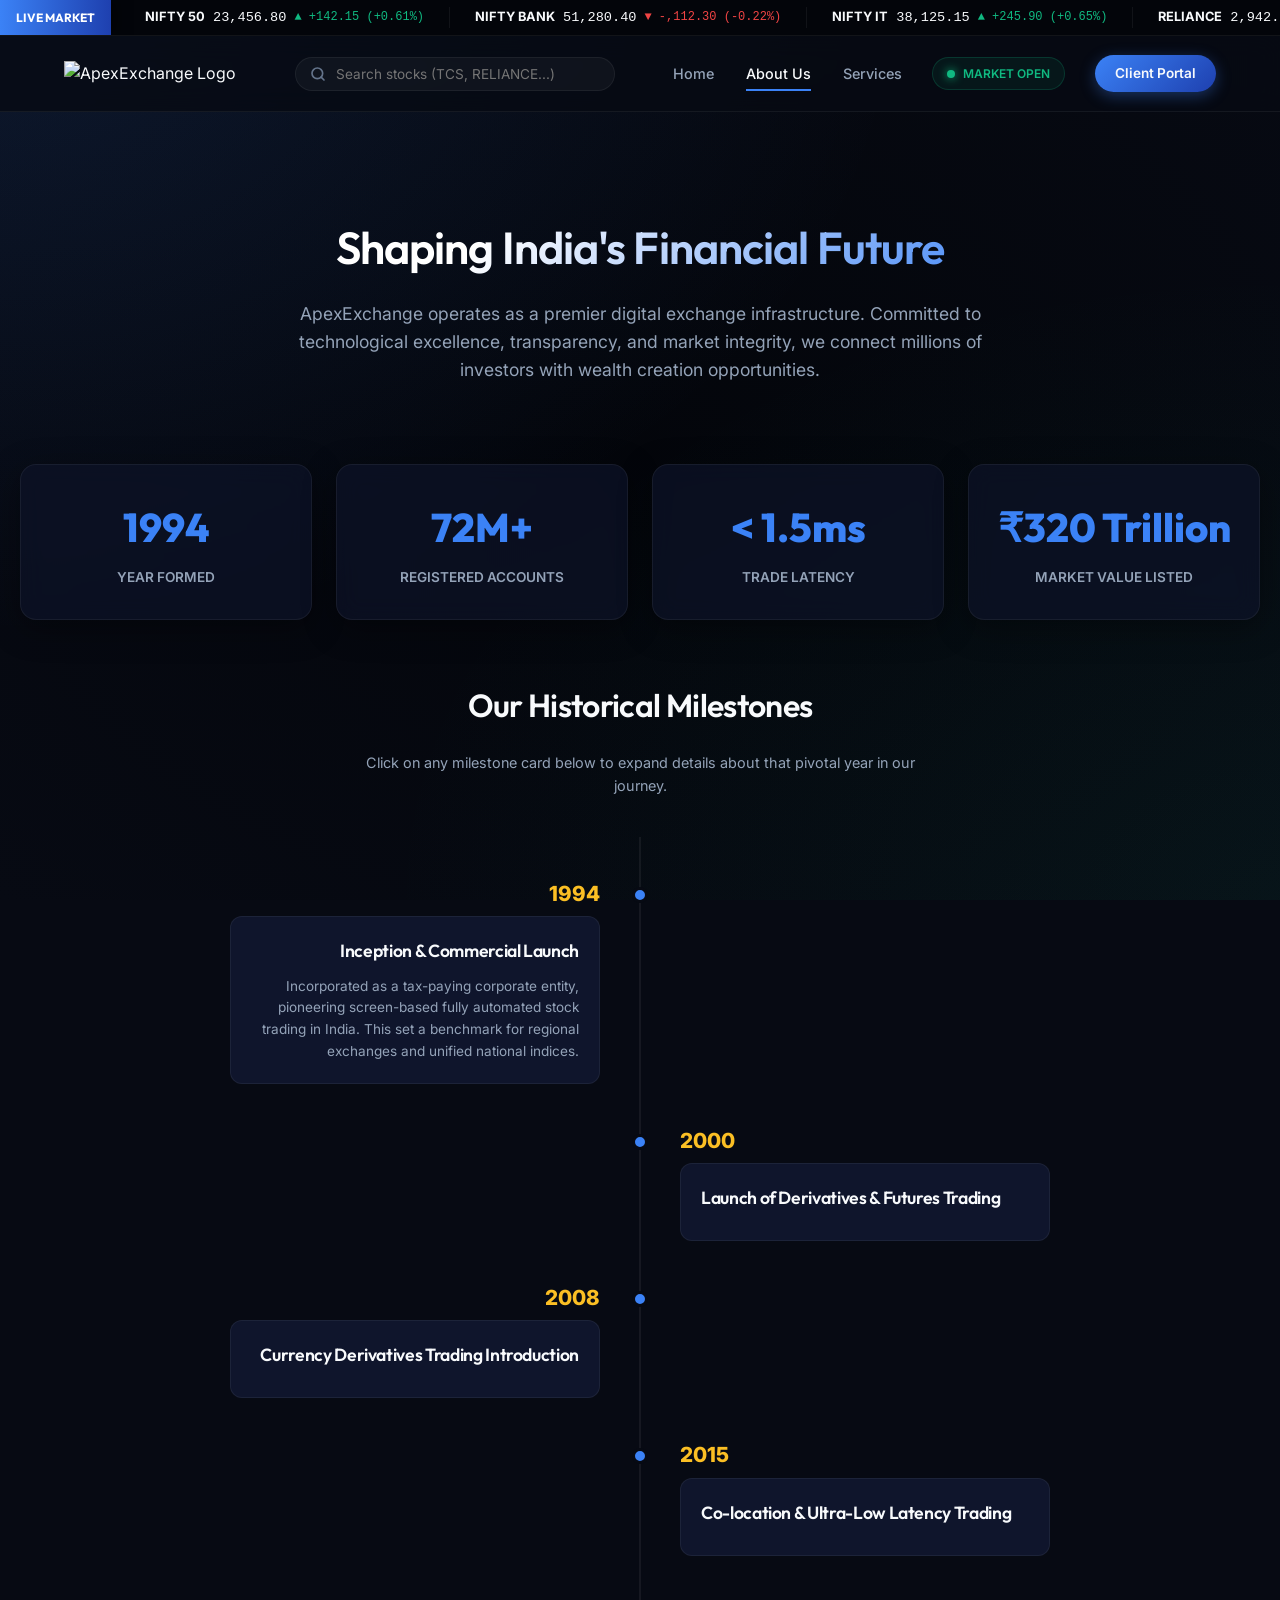
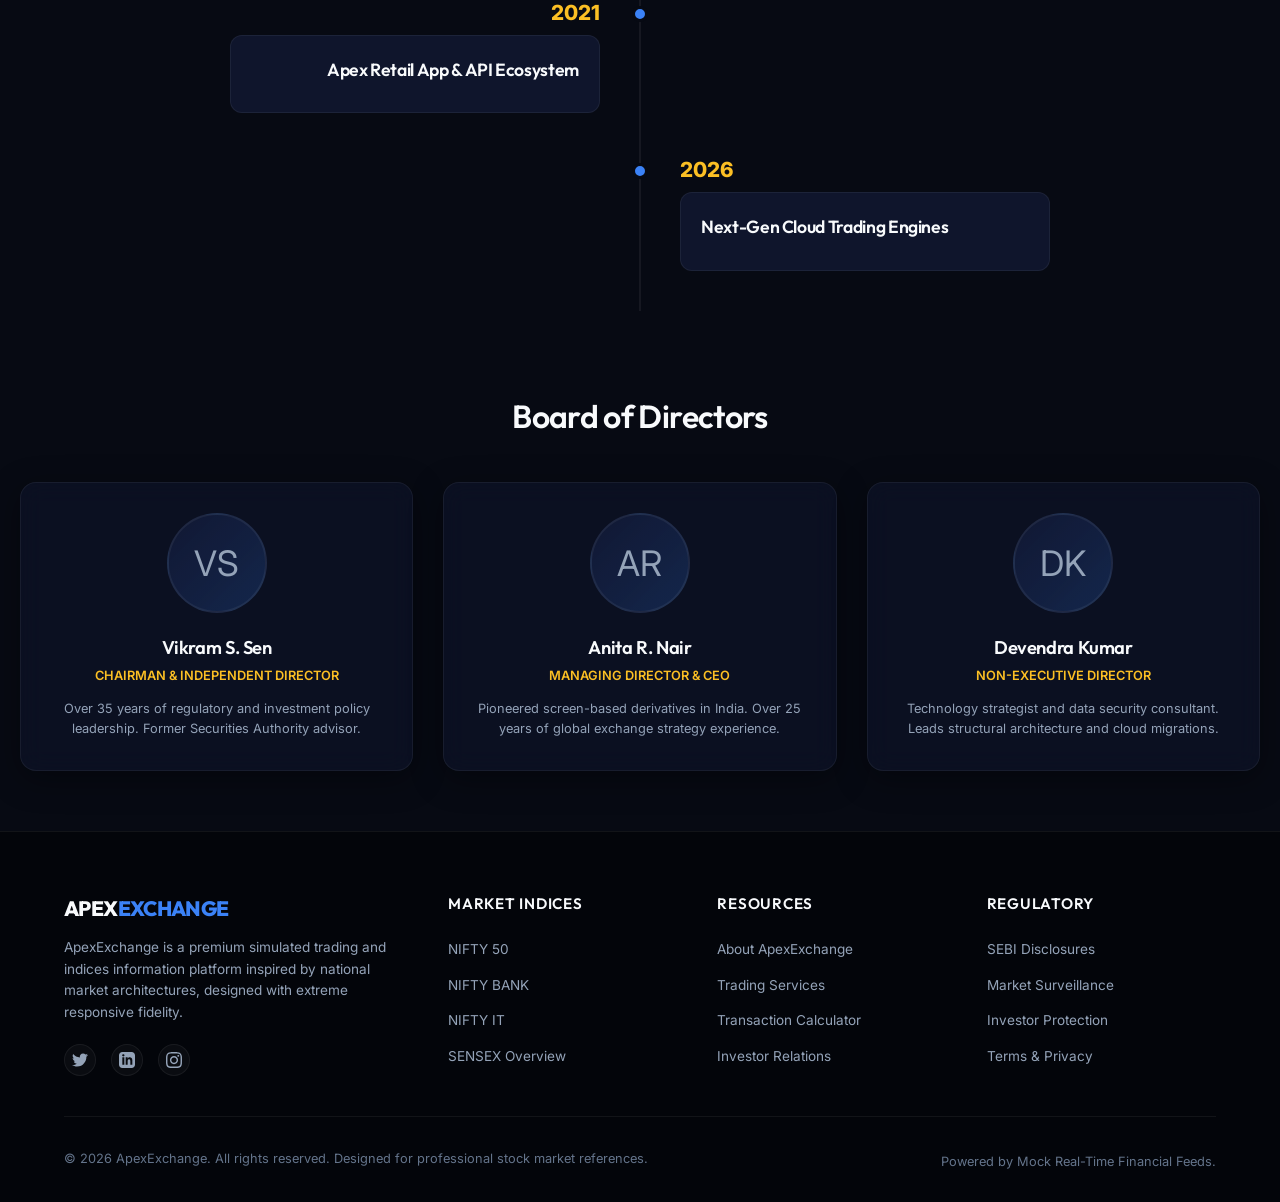
==== commit e1558153: "Add files via upload" ====
--- a/about.html
+++ b/about.html
@@ -23,14 +23,7 @@
     <header>
         <div class="logo-container">
             <a href="index.html" class="logo-container">
-                <div class="logo-icon">
-                    <svg width="22" height="22" viewBox="0 0 24 24" fill="none" stroke="#ffffff" stroke-width="2.5" stroke-linecap="round" stroke-linejoin="round">
-                        <polyline points="23 6 13.5 15.5 8.5 10.5 1 18"></polyline>
-                        <polyline points="17 6 23 6 23 12"></polyline>
-                    </svg>
-                </div>
-                <div class="logo-text">APEX<span>EXCHANGE</span></div>
-            </a>
+                <img src="images/logo.wep" alt="ApexExchange Logo" class="logo-img">    </a>
         </div>
 
         <div class="search-wrapper">
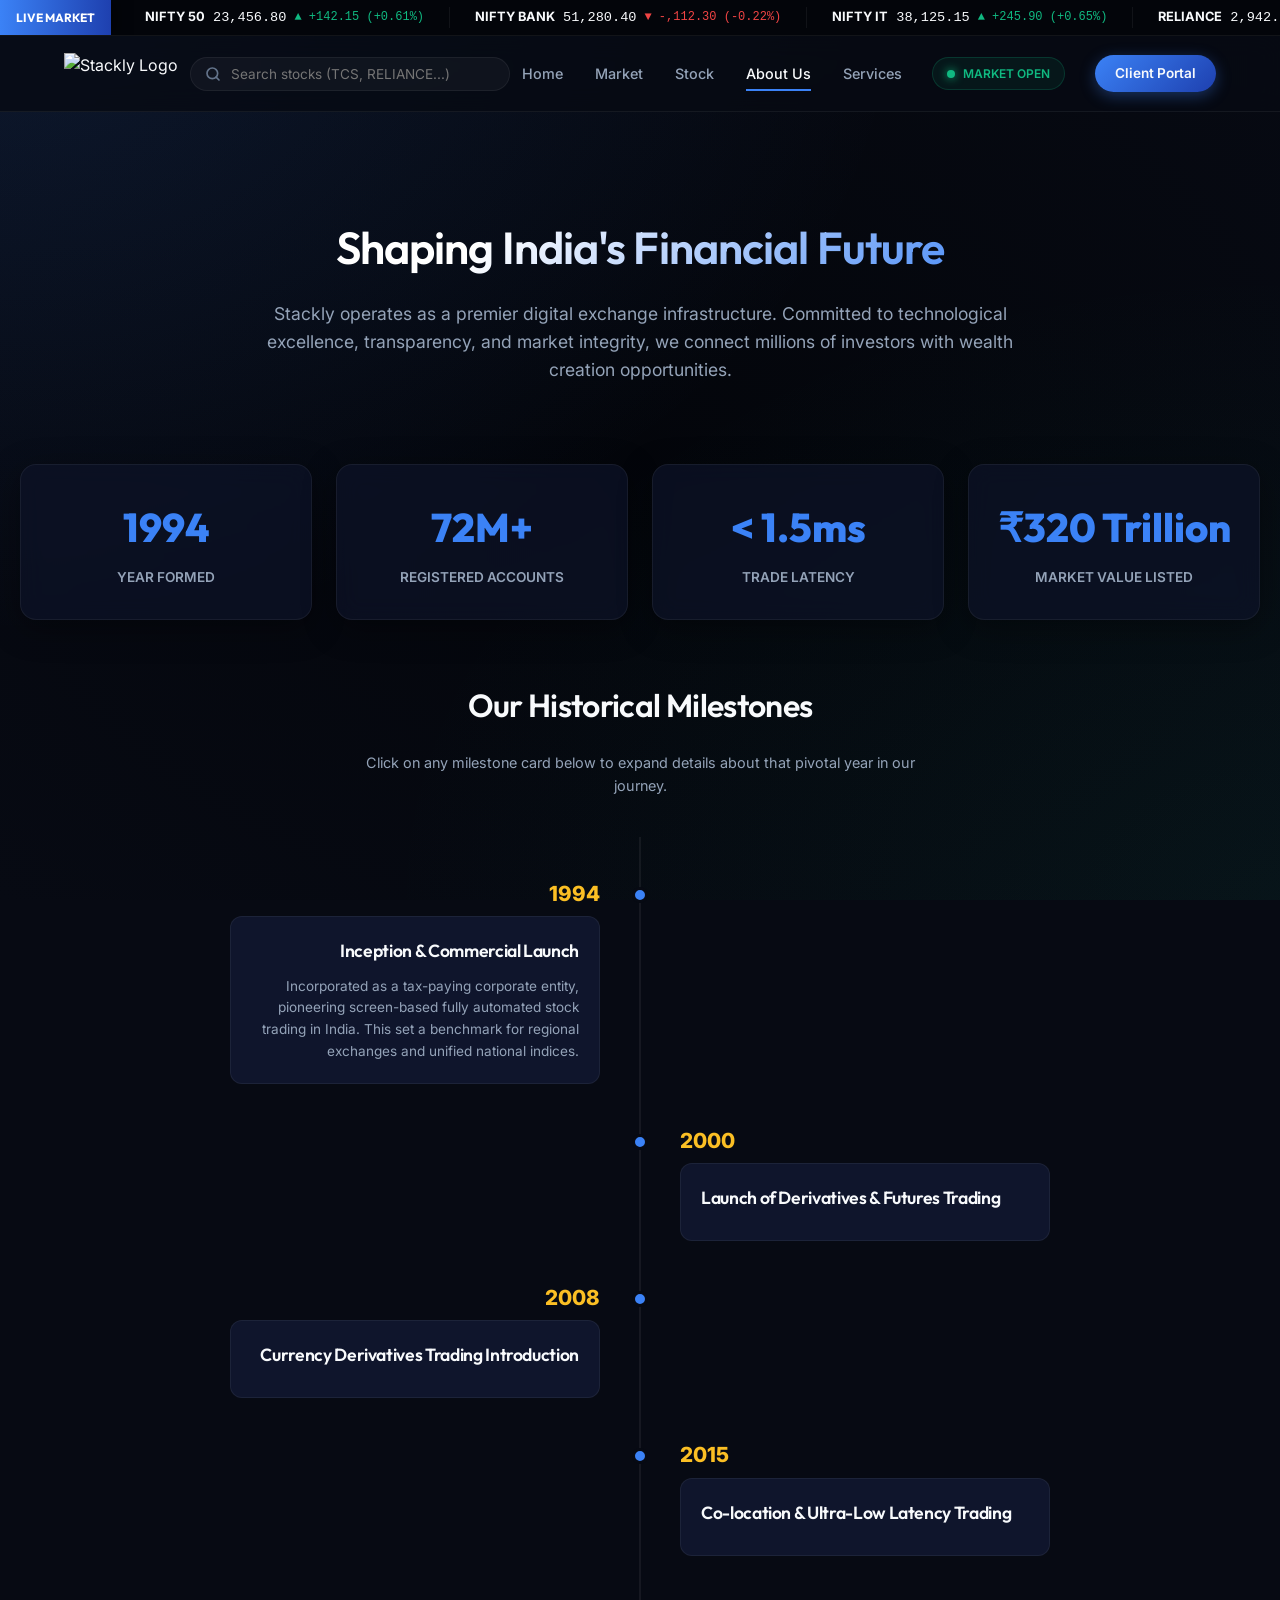
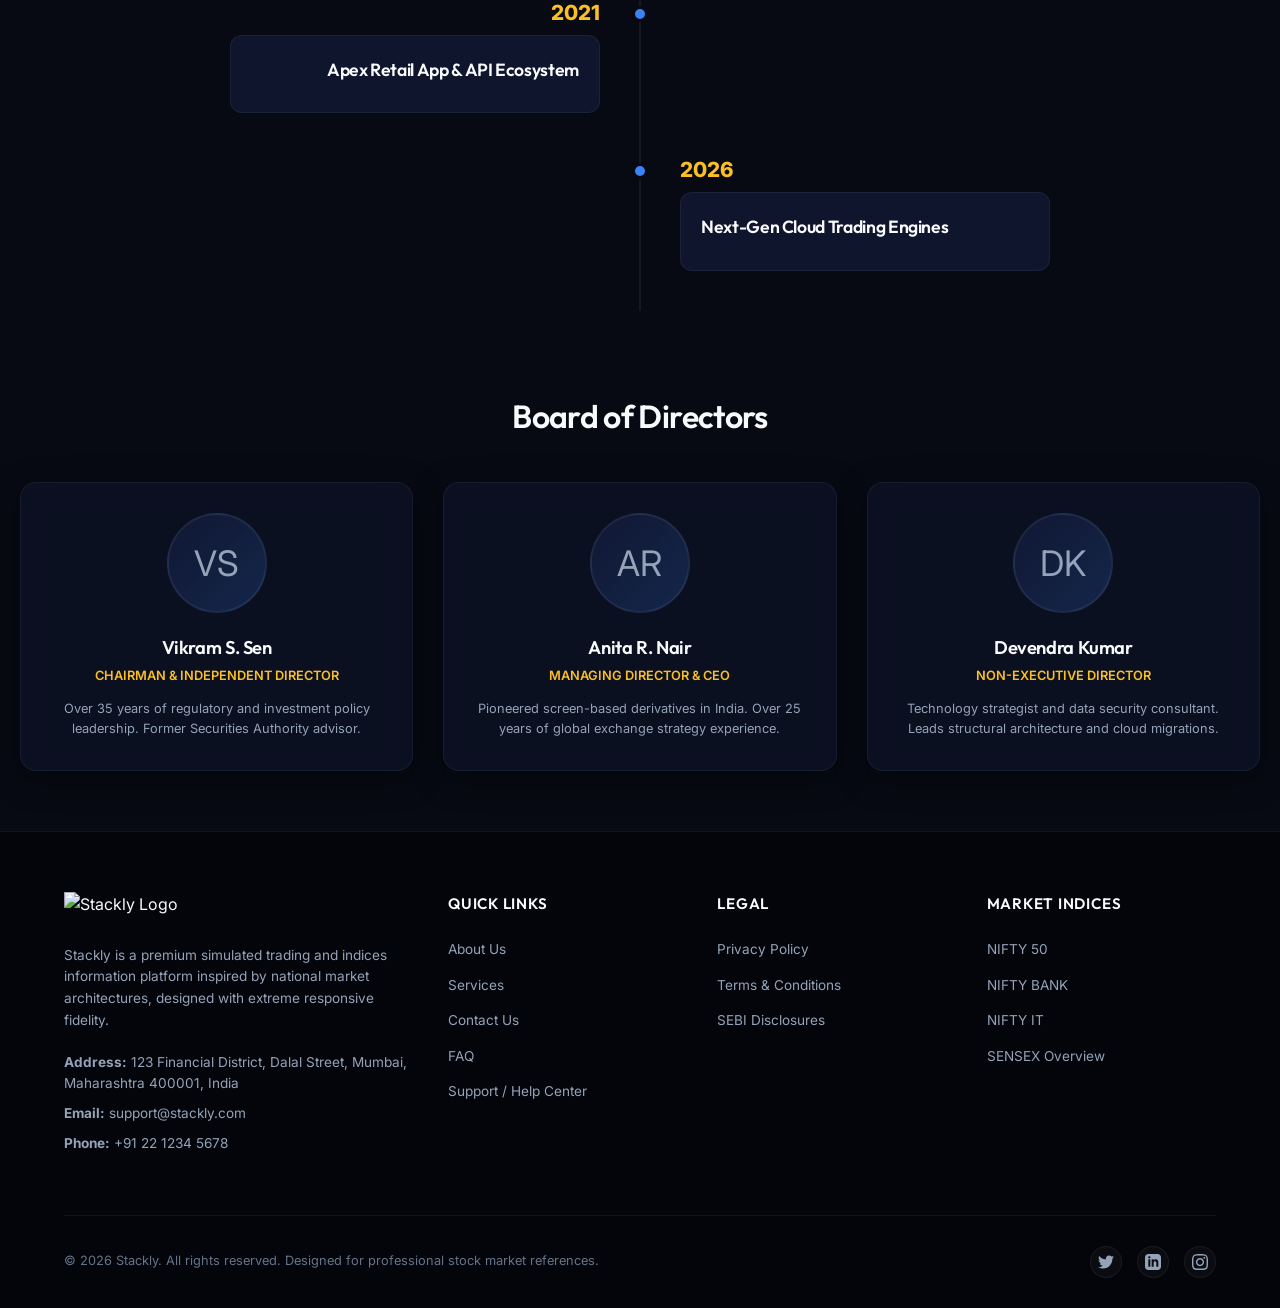
==== commit bbe22a9a: "Add files via upload" ====
--- a/about.html
+++ b/about.html
@@ -1,294 +1,305 @@
-<!DOCTYPE html>
-<html lang="en">
-<head>
-    <meta charset="UTF-8">
-    <meta name="viewport" content="width=device-width, initial-scale=1.0">
-    <title>About Us | ApexExchange Group</title>
-    <meta name="description" content="Learn about the history, corporate milestones, board of directors, and financial scale of ApexExchange, India's leading digital trading infrastructure provider.">
-    <link rel="stylesheet" href="css/style.css">
-</head>
-<body>
-
-    <!-- 1. Top Scrolling Ticker Bar -->
-    <div class="ticker-container">
-        <div class="ticker-title">Live Market</div>
-        <div class="ticker-wrap">
-            <div class="ticker-scroll" id="ticker-scroll-feed">
-                <!-- Ticker items populated by JS -->
-            </div>
-        </div>
-    </div>
-
-    <!-- 2. Header Navigation -->
-    <header>
-        <div class="logo-container">
-            <a href="index.html" class="logo-container">
-                <img src="images/logo.wep" alt="ApexExchange Logo" class="logo-img">    </a>
-        </div>
-
-        <div class="search-wrapper">
-            <svg class="search-icon" width="16" height="16" viewBox="0 0 24 24" fill="none" stroke="currentColor" stroke-width="2.5" stroke-linecap="round" stroke-linejoin="round">
-                <circle cx="11" cy="11" r="8"></circle>
-                <line x1="21" y1="21" x2="16.65" y2="16.65"></line>
-            </svg>
-            <input type="text" id="symbol-search" class="search-bar" placeholder="Search stocks (TCS, RELIANCE...)">
-            <div id="search-dropdown" class="search-results"></div>
-        </div>
-
-        <nav>
-            <div class="nav-links">
-                <a href="index.html">Home</a>
-                <a href="about.html" class="active">About Us</a>
-                <a href="services.html">Services</a>
-            </div>
-            <div class="market-status">
-                <span class="status-dot"></span>
-                <span>MARKET OPEN</span>
-            </div>
-            <a href="login.html" class="btn-login">Client Portal</a>
-        </nav>
-
-        <div class="mobile-toggle" id="mobile-nav-toggle">
-            <span></span>
-            <span></span>
-            <span></span>
-        </div>
-    </header>
-
-    <!-- Mobile Drawer Menu -->
-    <div class="mobile-nav" id="mobile-menu-drawer">
-        <div class="mobile-nav-links">
-            <a href="index.html">Home</a>
-            <a href="about.html" class="active">About Us</a>
-            <a href="services.html">Services</a>
-            <a href="login.html">Client Portal</a>
-        </div>
-    </div>
-
-    <!-- 3. About Page Content -->
-    <main class="container">
-        
-        <!-- Hero Introduction -->
-        <section class="about-hero">
-            <h1 class="text-gradient">Shaping India's Financial Future</h1>
-            <p>ApexExchange operates as a premier digital exchange infrastructure. Committed to technological excellence, transparency, and market integrity, we connect millions of investors with wealth creation opportunities.</p>
-        </section>
-
-        <!-- Stats Grid -->
-        <section class="stats-grid">
-            <div class="stat-box glass-panel glow-hover">
-                <div class="stat-number">1994</div>
-                <div class="stat-label">Year Formed</div>
-            </div>
-            <div class="stat-box glass-panel glow-hover">
-                <div class="stat-number">72M+</div>
-                <div class="stat-label">Registered Accounts</div>
-            </div>
-            <div class="stat-box glass-panel glow-hover">
-                <div class="stat-number">&lt; 1.5ms</div>
-                <div class="stat-label">Trade Latency</div>
-            </div>
-            <div class="stat-box glass-panel glow-hover">
-                <div class="stat-number">₹320 Trillion</div>
-                <div class="stat-label">Market Value Listed</div>
-            </div>
-        </section>
-
-        <!-- Timeline Section -->
-        <section class="timeline-section">
-            <h2>Our Historical Milestones</h2>
-            <p style="text-align: center; color: var(--text-secondary); max-width: 600px; margin: -20px auto 40px auto; font-size: 0.9rem;">Click on any milestone card below to expand details about that pivotal year in our journey.</p>
-            
-            <div class="timeline">
-                
-                <div class="timeline-item">
-                    <div class="timeline-badge"></div>
-                    <div class="timeline-year">1994</div>
-                    <div class="timeline-card active">
-                        <h4>Inception & Commercial Launch</h4>
-                        <p>Incorporated as a tax-paying corporate entity, pioneering screen-based fully automated stock trading in India. This set a benchmark for regional exchanges and unified national indices.</p>
-                    </div>
-                </div>
-
-                <div class="timeline-item">
-                    <div class="timeline-badge"></div>
-                    <div class="timeline-year">2000</div>
-                    <div class="timeline-card">
-                        <h4>Launch of Derivatives & Futures Trading</h4>
-                        <p>Pioneered index futures trading based on the Nifty 50 Index. This milestone enabled advanced risk management and hedging capabilities for global and domestic fund managers alike.</p>
-                    </div>
-                </div>
-
-                <div class="timeline-item">
-                    <div class="timeline-badge"></div>
-                    <div class="timeline-year">2008</div>
-                    <div class="timeline-card">
-                        <h4>Currency Derivatives Trading Introduction</h4>
-                        <p>Expanded the financial suite by introducing exchange-traded currency futures, facilitating business currency hedges and increasing overall market access.</p>
-                    </div>
-                </div>
-
-                <div class="timeline-item">
-                    <div class="timeline-badge"></div>
-                    <div class="timeline-year">2015</div>
-                    <div class="timeline-card">
-                        <h4>Co-location & Ultra-Low Latency Trading</h4>
-                        <p>Commissioned state-of-the-art co-location servers at our primary data center, offering microsecond order execution speeds and high-frequency algorithms to market makers.</p>
-                    </div>
-                </div>
-
-                <div class="timeline-item">
-                    <div class="timeline-badge"></div>
-                    <div class="timeline-year">2021</div>
-                    <div class="timeline-card">
-                        <h4>Apex Retail App & API Ecosystem</h4>
-                        <p>Released developer APIs for brokerage integrations, allowing neo-brokers and retail investor applications to trade securely on our direct clearing network.</p>
-                    </div>
-                </div>
-
-                <div class="timeline-item">
-                    <div class="timeline-badge"></div>
-                    <div class="timeline-year">2026</div>
-                    <div class="timeline-card">
-                        <h4>Next-Gen Cloud Trading Engines</h4>
-                        <p>Successfully migrated primary match engines to hybrid cloud architecture, boosting trade capacities to 1.2 billion instructions per day with absolute uptime reliability.</p>
-                    </div>
-                </div>
-
-            </div>
-        </section>
-
-        <!-- Board of Directors Section -->
-        <section style="margin-bottom: 60px;">
-            <h2 style="text-align: center; margin-bottom: 40px; font-size: 2rem;">Board of Directors</h2>
-            <div class="directors-grid">
-                
-                <div class="director-card glass-panel glow-hover">
-                    <div class="director-image">VS</div>
-                    <h4>Vikram S. Sen</h4>
-                    <p>Chairman & Independent Director</p>
-                    <div class="director-bio">Over 35 years of regulatory and investment policy leadership. Former Securities Authority advisor.</div>
-                </div>
-
-                <div class="director-card glass-panel glow-hover">
-                    <div class="director-image">AR</div>
-                    <h4>Anita R. Nair</h4>
-                    <p>Managing Director & CEO</p>
-                    <div class="director-bio">Pioneered screen-based derivatives in India. Over 25 years of global exchange strategy experience.</div>
-                </div>
-
-                <div class="director-card glass-panel glow-hover">
-                    <div class="director-image">DK</div>
-                    <h4>Devendra Kumar</h4>
-                    <p>Non-Executive Director</p>
-                    <div class="director-bio">Technology strategist and data security consultant. Leads structural architecture and cloud migrations.</div>
-                </div>
-
-            </div>
-        </section>
-
-    </main>
-
-    <!-- Detailed Stock Modal (Shared) -->
-    <div id="stock-modal" class="modal-overlay">
-        <div class="modal-content glass-panel">
-            <span class="modal-close" id="modal-close-btn">&times;</span>
-            <div class="modal-header">
-                <h3 id="modal-stock-title">Stock Details</h3>
-                <span class="modal-name" id="modal-stock-subtitle">Company Full Name</span>
-            </div>
-            <hr style="border: 0; border-top: 1px solid var(--border-color); margin: 15px 0;">
-            <div style="display: flex; justify-content: space-between; align-items: center; margin-bottom: 20px;">
-                <div>
-                    <span style="font-size: 0.85rem; color: var(--text-secondary);">Last Traded Price</span>
-                    <h2 style="font-size: 2.2rem; font-family: monospace; font-weight: 800;" id="modal-stock-ltp">₹0,000.00</h2>
-                </div>
-                <div style="text-align: right;">
-                    <span style="font-size: 0.85rem; color: var(--text-secondary);">Change (%)</span>
-                    <h3 id="modal-stock-change" style="font-size: 1.4rem; font-family: monospace;">+0.00 (+0.00%)</h3>
-                </div>
-            </div>
-            <div class="modal-stats">
-                <div class="modal-stat-box">
-                    <div class="modal-stat-label">Prev Close</div>
-                    <div class="modal-stat-value" id="modal-stock-prev">0,000.00</div>
-                </div>
-                <div class="modal-stat-box">
-                    <div class="modal-stat-label">Open</div>
-                    <div class="modal-stat-value" id="modal-stock-open">0,000.00</div>
-                </div>
-                <div class="modal-stat-box">
-                    <div class="modal-stat-label">Daily High</div>
-                    <div class="modal-stat-value" id="modal-stock-high">0,000.00</div>
-                </div>
-                <div class="modal-stat-box">
-                    <div class="modal-stat-label">Daily Low</div>
-                    <div class="modal-stat-value" id="modal-stock-low">0,000.00</div>
-                </div>
-                <div class="modal-stat-box">
-                    <div class="modal-stat-label">52W High</div>
-                    <div class="modal-stat-value" id="modal-stock-52high">0,000.00</div>
-                </div>
-                <div class="modal-stat-box">
-                    <div class="modal-stat-label">52W Low</div>
-                    <div class="modal-stat-value" id="modal-stock-52low">0,000.00</div>
-                </div>
-            </div>
-        </div>
-    </div>
-
-    <!-- 4. Footer -->
-    <footer>
-        <div class="footer-grid">
-            <div class="footer-info">
-                <h4 class="logo-text">APEX<span>EXCHANGE</span></h4>
-                <p>ApexExchange is a premium simulated trading and indices information platform inspired by national market architectures, designed with extreme responsive fidelity.</p>
-                <div class="footer-social">
-                    <a href="#" class="social-icon">
-                        <svg width="16" height="16" fill="currentColor" viewBox="0 0 24 24"><path d="M24 4.557c-.883.392-1.832.656-2.828.775 1.017-.609 1.798-1.574 2.165-2.724-.951.564-2.005.974-3.127 1.195-.897-.957-2.178-1.555-3.594-1.555-3.179 0-5.515 2.966-4.797 6.045-4.091-.205-7.719-2.165-10.148-5.144-1.29 2.213-.669 5.108 1.523 6.574-.806-.026-1.566-.247-2.229-.616-.054 2.281 1.581 4.415 3.949 4.89-.693.188-1.452.232-2.224.084.626 1.956 2.444 3.379 4.6 3.419-2.07 1.623-4.678 2.348-7.29 2.04 2.179 1.397 4.768 2.212 7.548 2.212 9.142 0 14.307-7.721 13.995-14.646.962-.695 1.797-1.562 2.457-2.549z"/></svg>
-                    </a>
-                    <a href="#" class="social-icon">
-                        <svg width="16" height="16" fill="currentColor" viewBox="0 0 24 24"><path d="M19 0h-14c-2.761 0-5 2.239-5 5v14c0 2.761 2.239 5 5 5h14c2.762 0 5-2.239 5-5v-14c0-2.761-2.238-5-5-5zm-11 19h-3v-11h3v11zm-1.5-12.268c-.966 0-1.75-.779-1.75-1.75s.784-1.75 1.75-1.75 1.75.779 1.75 1.75-.784 1.75-1.75 1.75zm13.5 12.268h-3v-5.604c0-3.368-4-3.113-4 0v5.604h-3v-11h3v1.765c1.396-2.586 7-2.777 7 2.476v6.759z"/></svg>
-                    </a>
-                    <a href="#" class="social-icon">
-                        <svg width="16" height="16" fill="currentColor" viewBox="0 0 24 24"><path d="M12 2.163c3.204 0 3.584.012 4.85.07 3.252.148 4.771 1.691 4.919 4.919.058 1.265.069 1.645.069 4.849 0 3.205-.012 3.584-.069 4.849-.149 3.225-1.664 4.771-4.919 4.919-1.266.058-1.644.07-4.85.07-3.204 0-3.584-.012-4.849-.07-3.26-.149-4.771-1.699-4.919-4.92-.058-1.265-.07-1.644-.07-4.849 0-3.204 0.013-3.583.07-4.849.149-3.227 1.664-4.771 4.919-4.919 1.266-.057 1.645-.069 4.849-.069zm0-2c-3.259 0-3.667.014-4.947.072-4.358.2-6.78 2.618-6.98 6.98-.059 1.281-.073 1.689-.073 4.948 0 3.259.014 3.668.072 4.948.2 4.358 2.618 6.78 6.98 6.98 1.281.058 1.689.072 4.948.072 3.259 0 3.668-.014 4.948-.072 4.354-.2 6.782-2.618 6.979-6.98.059-1.28.073-1.689.073-4.948 0-3.259-.014-3.667-.072-4.947-.196-4.354-2.617-6.78-6.979-6.98-1.281-.059-1.69-.073-4.949-.073zm0 5.838c-3.403 0-6.162 2.759-6.162 6.162s2.759 6.163 6.162 6.163 6.162-2.759 6.162-6.163c0-3.403-2.759-6.162-6.162-6.162zm0 10.162c-2.209 0-4-1.79-4-4 0-2.209 1.791-4 4-4s4 1.791 4 4c0 2.21-1.791 4-4 4zm6.406-11.845c-.796 0-1.441.645-1.441 1.44s.645 1.44 1.441 1.44c.795 0 1.439-.645 1.439-1.44s-.644-1.44-1.439-1.44z"/></svg>
-                    </a>
-                </div>
-            </div>
-            <div class="footer-links">
-                <h5>Market Indices</h5>
-                <ul>
-                    <li><a href="index.html">NIFTY 50</a></li>
-                    <li><a href="index.html">NIFTY BANK</a></li>
-                    <li><a href="index.html">NIFTY IT</a></li>
-                    <li><a href="#">SENSEX Overview</a></li>
-                </ul>
-            </div>
-            <div class="footer-links">
-                <h5>Resources</h5>
-                <ul>
-                    <li><a href="about.html">About ApexExchange</a></li>
-                    <li><a href="services.html">Trading Services</a></li>
-                    <li><a href="services.html#calculator-anchor">Transaction Calculator</a></li>
-                    <li><a href="login.html">Investor Relations</a></li>
-                </ul>
-            </div>
-            <div class="footer-links">
-                <h5>Regulatory</h5>
-                <ul>
-                    <li><a href="#">SEBI Disclosures</a></li>
-                    <li><a href="#">Market Surveillance</a></li>
-                    <li><a href="#">Investor Protection</a></li>
-                    <li><a href="#">Terms & Privacy</a></li>
-                </ul>
-            </div>
-        </div>
-        <div class="footer-bottom">
-            <div>&copy; 2026 ApexExchange. All rights reserved. Designed for professional stock market references.</div>
-            <div style="margin-top: 5px;">Powered by Mock Real-Time Financial Feeds.</div>
-        </div>
-    </footer>
-
-    <script src="js/script.js"></script>
-</body>
-</html>
+<!DOCTYPE html>
+<html lang="en">
+<head>
+    <meta charset="UTF-8">
+    <meta name="viewport" content="width=device-width, initial-scale=1.0">
+    <title>About Us | Stackly Group</title>
+    <meta name="description" content="Learn about the history, corporate milestones, board of directors, and financial scale of Stackly, India's leading digital trading infrastructure provider.">
+    <link rel="stylesheet" href="css/style.css">
+</head>
+<body>
+
+    <!-- 1. Top Scrolling Ticker Bar -->
+    <div class="ticker-container">
+        <div class="ticker-title">Live Market</div>
+        <div class="ticker-wrap">
+            <div class="ticker-scroll" id="ticker-scroll-feed">
+                <!-- Ticker items populated by JS -->
+            </div>
+        </div>
+    </div>
+
+    <!-- 2. Header Navigation -->
+    <header>
+        <div class="logo-container">
+            <a href="index.html">
+                <img src="images/logo.webp" alt="Stackly Logo" class="logo-img">
+            </a>
+        </div>
+
+        <div class="search-wrapper">
+            <svg class="search-icon" width="16" height="16" viewBox="0 0 24 24" fill="none" stroke="currentColor" stroke-width="2.5" stroke-linecap="round" stroke-linejoin="round">
+                <circle cx="11" cy="11" r="8"></circle>
+                <line x1="21" y1="21" x2="16.65" y2="16.65"></line>
+            </svg>
+            <input type="text" id="symbol-search" class="search-bar" placeholder="Search stocks (TCS, RELIANCE...)">
+            <div id="search-dropdown" class="search-results"></div>
+        </div>
+
+        <nav>
+            <div class="nav-links">
+                <a href="index.html">Home</a>
+                <a href="market.html">Market</a>
+                 <a href="stock.html">Stock</a>
+                <a href="about.html" class="active">About Us</a>
+                <a href="services.html">Services</a>
+            </div>
+            <div class="market-status">
+                <span class="status-dot"></span>
+                <span>MARKET OPEN</span>
+            </div>
+            <a href="login.html" class="btn-login">Client Portal</a>
+        </nav>
+
+        <div class="mobile-toggle" id="mobile-nav-toggle">
+            <span></span>
+            <span></span>
+            <span></span>
+        </div>
+    </header>
+
+    <!-- Mobile Drawer Menu -->
+    <div class="mobile-nav" id="mobile-menu-drawer">
+        <div class="mobile-nav-links">
+            <a href="index.html">Home</a>
+            <a href="market.html">Market</a>
+            <a href="about.html" class="active">About Us</a>
+            <a href="services.html">Services</a>
+            <a href="login.html">Client Portal</a>
+        </div>
+    </div>
+
+    <!-- 3. About Page Content -->
+    <main class="container">
+        
+        <!-- Hero Introduction -->
+        <section class="about-hero">
+            <h1 class="text-gradient">Shaping India's Financial Future</h1>
+            <p>Stackly operates as a premier digital exchange infrastructure. Committed to technological excellence, transparency, and market integrity, we connect millions of investors with wealth creation opportunities.</p>
+        </section>
+
+        <!-- Stats Grid -->
+        <section class="stats-grid">
+            <div class="stat-box glass-panel glow-hover">
+                <div class="stat-number">1994</div>
+                <div class="stat-label">Year Formed</div>
+            </div>
+            <div class="stat-box glass-panel glow-hover">
+                <div class="stat-number">72M+</div>
+                <div class="stat-label">Registered Accounts</div>
+            </div>
+            <div class="stat-box glass-panel glow-hover">
+                <div class="stat-number">&lt; 1.5ms</div>
+                <div class="stat-label">Trade Latency</div>
+            </div>
+            <div class="stat-box glass-panel glow-hover">
+                <div class="stat-number">₹320 Trillion</div>
+                <div class="stat-label">Market Value Listed</div>
+            </div>
+        </section>
+
+        <!-- Timeline Section -->
+        <section class="timeline-section">
+            <h2>Our Historical Milestones</h2>
+            <p style="text-align: center; color: var(--text-secondary); max-width: 600px; margin: -20px auto 40px auto; font-size: 0.9rem;">Click on any milestone card below to expand details about that pivotal year in our journey.</p>
+            
+            <div class="timeline">
+                
+                <div class="timeline-item">
+                    <div class="timeline-badge"></div>
+                    <div class="timeline-year">1994</div>
+                    <div class="timeline-card active">
+                        <h4>Inception & Commercial Launch</h4>
+                        <p>Incorporated as a tax-paying corporate entity, pioneering screen-based fully automated stock trading in India. This set a benchmark for regional exchanges and unified national indices.</p>
+                    </div>
+                </div>
+
+                <div class="timeline-item">
+                    <div class="timeline-badge"></div>
+                    <div class="timeline-year">2000</div>
+                    <div class="timeline-card">
+                        <h4>Launch of Derivatives & Futures Trading</h4>
+                        <p>Pioneered index futures trading based on the Nifty 50 Index. This milestone enabled advanced risk management and hedging capabilities for global and domestic fund managers alike.</p>
+                    </div>
+                </div>
+
+                <div class="timeline-item">
+                    <div class="timeline-badge"></div>
+                    <div class="timeline-year">2008</div>
+                    <div class="timeline-card">
+                        <h4>Currency Derivatives Trading Introduction</h4>
+                        <p>Expanded the financial suite by introducing exchange-traded currency futures, facilitating business currency hedges and increasing overall market access.</p>
+                    </div>
+                </div>
+
+                <div class="timeline-item">
+                    <div class="timeline-badge"></div>
+                    <div class="timeline-year">2015</div>
+                    <div class="timeline-card">
+                        <h4>Co-location & Ultra-Low Latency Trading</h4>
+                        <p>Commissioned state-of-the-art co-location servers at our primary data center, offering microsecond order execution speeds and high-frequency algorithms to market makers.</p>
+                    </div>
+                </div>
+
+                <div class="timeline-item">
+                    <div class="timeline-badge"></div>
+                    <div class="timeline-year">2021</div>
+                    <div class="timeline-card">
+                        <h4>Apex Retail App & API Ecosystem</h4>
+                        <p>Released developer APIs for brokerage integrations, allowing neo-brokers and retail investor applications to trade securely on our direct clearing network.</p>
+                    </div>
+                </div>
+
+                <div class="timeline-item">
+                    <div class="timeline-badge"></div>
+                    <div class="timeline-year">2026</div>
+                    <div class="timeline-card">
+                        <h4>Next-Gen Cloud Trading Engines</h4>
+                        <p>Successfully migrated primary match engines to hybrid cloud architecture, boosting trade capacities to 1.2 billion instructions per day with absolute uptime reliability.</p>
+                    </div>
+                </div>
+
+            </div>
+        </section>
+
+        <!-- Board of Directors Section -->
+        <section style="margin-bottom: 60px;">
+            <h2 style="text-align: center; margin-bottom: 40px; font-size: 2rem;">Board of Directors</h2>
+            <div class="directors-grid">
+                
+                <div class="director-card glass-panel glow-hover">
+                    <div class="director-image">VS</div>
+                    <h4>Vikram S. Sen</h4>
+                    <p>Chairman & Independent Director</p>
+                    <div class="director-bio">Over 35 years of regulatory and investment policy leadership. Former Securities Authority advisor.</div>
+                </div>
+
+                <div class="director-card glass-panel glow-hover">
+                    <div class="director-image">AR</div>
+                    <h4>Anita R. Nair</h4>
+                    <p>Managing Director & CEO</p>
+                    <div class="director-bio">Pioneered screen-based derivatives in India. Over 25 years of global exchange strategy experience.</div>
+                </div>
+
+                <div class="director-card glass-panel glow-hover">
+                    <div class="director-image">DK</div>
+                    <h4>Devendra Kumar</h4>
+                    <p>Non-Executive Director</p>
+                    <div class="director-bio">Technology strategist and data security consultant. Leads structural architecture and cloud migrations.</div>
+                </div>
+
+            </div>
+        </section>
+
+    </main>
+
+    <!-- Detailed Stock Modal (Shared) -->
+    <div id="stock-modal" class="modal-overlay">
+        <div class="modal-content glass-panel">
+            <span class="modal-close" id="modal-close-btn">&times;</span>
+            <div class="modal-header">
+                <h3 id="modal-stock-title">Stock Details</h3>
+                <span class="modal-name" id="modal-stock-subtitle">Company Full Name</span>
+            </div>
+            <hr style="border: 0; border-top: 1px solid var(--border-color); margin: 15px 0;">
+            <div style="display: flex; justify-content: space-between; align-items: center; margin-bottom: 20px;">
+                <div>
+                    <span style="font-size: 0.85rem; color: var(--text-secondary);">Last Traded Price</span>
+                    <h2 style="font-size: 2.2rem; font-family: monospace; font-weight: 800;" id="modal-stock-ltp">₹0,000.00</h2>
+                </div>
+                <div style="text-align: right;">
+                    <span style="font-size: 0.85rem; color: var(--text-secondary);">Change (%)</span>
+                    <h3 id="modal-stock-change" style="font-size: 1.4rem; font-family: monospace;">+0.00 (+0.00%)</h3>
+                </div>
+            </div>
+            <div class="modal-stats">
+                <div class="modal-stat-box">
+                    <div class="modal-stat-label">Prev Close</div>
+                    <div class="modal-stat-value" id="modal-stock-prev">0,000.00</div>
+                </div>
+                <div class="modal-stat-box">
+                    <div class="modal-stat-label">Open</div>
+                    <div class="modal-stat-value" id="modal-stock-open">0,000.00</div>
+                </div>
+                <div class="modal-stat-box">
+                    <div class="modal-stat-label">Daily High</div>
+                    <div class="modal-stat-value" id="modal-stock-high">0,000.00</div>
+                </div>
+                <div class="modal-stat-box">
+                    <div class="modal-stat-label">Daily Low</div>
+                    <div class="modal-stat-value" id="modal-stock-low">0,000.00</div>
+                </div>
+                <div class="modal-stat-box">
+                    <div class="modal-stat-label">52W High</div>
+                    <div class="modal-stat-value" id="modal-stock-52high">0,000.00</div>
+                </div>
+                <div class="modal-stat-box">
+                    <div class="modal-stat-label">52W Low</div>
+                    <div class="modal-stat-value" id="modal-stock-52low">0,000.00</div>
+                </div>
+            </div>
+        </div>
+    </div>
+
+    <!-- 4. Footer -->
+        <footer>
+        <div class="footer-grid">
+            <div class="footer-info">
+                <img src="images/logo.webp" alt="Stackly Logo" class="footer-logo-img">
+                <p>Stackly is a premium simulated trading and indices information platform inspired by national market architectures, designed with extreme responsive fidelity.</p>
+                <div class="footer-contact-details" style="margin-top: 20px; font-size: 0.85rem; color: var(--text-secondary);">
+                    <p style="margin-bottom: 8px;"><strong>Address:</strong> 123 Financial District, Dalal Street, Mumbai, Maharashtra 400001, India</p>
+                    <p style="margin-bottom: 8px;"><strong>Email:</strong> support@stackly.com</p>
+                    <p><strong>Phone:</strong> +91 22 1234 5678</p>
+                </div>
+            </div>
+            <div class="footer-links">
+                <h5>Quick Links</h5>
+                <ul>
+                    <li><a href="about.html">About Us</a></li>
+                    <li><a href="services.html">Services</a></li>
+                    <li><a href="404.html">Contact Us</a></li>
+                    <li><a href="404.html">FAQ</a></li>
+                    <li><a href="404.html">Support / Help Center</a></li>
+                </ul>
+            </div>
+            <div class="footer-links">
+                <h5>Legal</h5>
+                <ul>
+                    <li><a href="404.html">Privacy Policy</a></li>
+                    <li><a href="404.html">Terms & Conditions</a></li>
+                    <li><a href="404.html">SEBI Disclosures</a></li>
+                </ul>
+            </div>
+            <div class="footer-links">
+                <h5>Market Indices</h5>
+                <ul>
+                    <li><a href="#" class="quick-index-select" data-select="nifty50">NIFTY 50</a></li>
+                    <li><a href="#" class="quick-index-select" data-select="niftybank">NIFTY BANK</a></li>
+                    <li><a href="#" class="quick-index-select" data-select="niftyit">NIFTY IT</a></li>
+                    <li><a href="#">SENSEX Overview</a></li>
+                </ul>
+            </div>
+        </div>
+        <div class="footer-bottom">
+            <div class="footer-copyright">
+                <div>&copy; 2026 Stackly. All rights reserved. Designed for professional stock market references.</div>
+                
+            </div>
+            <div class="footer-social">
+                <a href="404.html" class="social-icon">
+                    <svg width="16" height="16" fill="currentColor" viewBox="0 0 24 24"><path d="M24 4.557c-.883.392-1.832.656-2.828.775 1.017-.609 1.798-1.574 2.165-2.724-.951.564-2.005.974-3.127 1.195-.897-.957-2.178-1.555-3.594-1.555-3.179 0-5.515 2.966-4.797 6.045-4.091-.205-7.719-2.165-10.148-5.144-1.29 2.213-.669 5.108 1.523 6.574-.806-.026-1.566-.247-2.229-.616-.054 2.281 1.581 4.415 3.949 4.89-.693.188-1.452.232-2.224.084.626 1.956 2.444 3.379 4.6 3.419-2.07 1.623-4.678 2.348-7.29 2.04 2.179 1.397 4.768 2.212 7.548 2.212 9.142 0 14.307-7.721 13.995-14.646.962-.695 1.797-1.562 2.457-2.549z"/></svg>
+                </a>
+                <a href="404.html" class="social-icon">
+                    <svg width="16" height="16" fill="currentColor" viewBox="0 0 24 24"><path d="M19 0h-14c-2.761 0-5 2.239-5 5v14c0 2.761 2.239 5 5 5h14c2.762 0 5-2.239 5-5v-14c0-2.761-2.238-5-5-5zm-11 19h-3v-11h3v11zm-1.5-12.268c-.966 0-1.75-.779-1.75-1.75s.784-1.75 1.75-1.75 1.75.779 1.75 1.75-.784 1.75-1.75 1.75zm13.5 12.268h-3v-5.604c0-3.368-4-3.113-4 0v5.604h-3v-11h3v1.765c1.396-2.586 7-2.777 7 2.476v6.759z"/></svg>
+                </a>
+                <a href="404.html" class="social-icon">
+                    <svg width="16" height="16" fill="currentColor" viewBox="0 0 24 24"><path d="M12 2.163c3.204 0 3.584.012 4.85.07 3.252.148 4.771 1.691 4.919 4.919.058 1.265.069 1.645.069 4.849 0 3.205-.012 3.584-.069 4.849-.149 3.225-1.664 4.771-4.919 4.919-1.266.058-1.644.07-4.85.07-3.204 0-3.584-.012-4.849-.07-3.26-.149-4.771-1.699-4.919-4.92-.058-1.265-.07-1.644-.07-4.849 0-3.204 .013-3.583.07-4.849.149-3.227 1.664-4.771 4.919-4.919 1.266-.057 1.645-.069 4.849-.069zm0-2c-3.259 0-3.667.014-4.947.072-4.358.2-6.78 2.618-6.98 6.98-.059 1.281-.073 1.689-.073 4.948 0 3.259.014 3.668.072 4.948.2 4.358 2.618 6.78 6.98 6.98 1.281.058 1.689.072 4.948.072 3.259 0 3.668-.014 4.948-.072 4.354-.2 6.782-2.618 6.979-6.98.059-1.28.073-1.689.073-4.948 0-3.259-.014-3.667-.072-4.947-.196-4.354-2.617-6.78-6.979-6.98-1.281-.059-1.69-.073-4.949-.073zm0 5.838c-3.403 0-6.162 2.759-6.162 6.162s2.759 6.163 6.162 6.163 6.162-2.759 6.162-6.163c0-3.403-2.759-6.162-6.162-6.162zm0 10.162c-2.209 0-4-1.79-4-4 0-2.209 1.791-4 4-4s4 1.791 4 4c0 2.21-1.791 4-4 4zm6.406-11.845c-.796 0-1.441.645-1.441 1.44s.645 1.44 1.441 1.44c.795 0 1.439-.645 1.439-1.44s-.644-1.44-1.439-1.44z"/></svg>
+                </a>
+            </div>
+        </div>
+    </footer>
+
+    <script src="js/script.js"></script>
+</body>
+</html>
--- a/css/style.css
+++ b/css/style.css
@@ -1740,3 +1740,1424 @@
     30% { background-color: rgba(239, 68, 68, 0.25); }
     100% { background-color: transparent; }
 }
+
+/* ==========================================
+   12. LOGO SIZING & ALIGNMENT
+   ========================================== */
+.logo-container a {
+    display: flex;
+    align-items: center;
+}
+
+.logo-img {
+    height: 42px;
+    width: auto;
+    display: block;
+    object-fit: contain;
+    transition: var(--transition);
+}
+
+.logo-img:hover {
+    transform: scale(1.03);
+}
+
+.footer-logo-img {
+    height: 38px;
+    width: auto;
+    display: block;
+    margin-bottom: 15px;
+    transition: var(--transition);
+}
+
+.footer-logo-img:hover {
+    transform: scale(1.03);
+}
+
+/* ==========================================
+   13. REGISTER PAGE STYLES
+   ========================================== */
+.register-container {
+    min-height: calc(100vh - 112px);
+    display: flex;
+    align-items: center;
+    justify-content: center;
+    padding: 40px 20px;
+}
+
+.register-card {
+    width: 100%;
+    max-width: 550px;
+    padding: 40px 32px;
+}
+
+.register-header {
+    text-align: center;
+    margin-bottom: 30px;
+}
+
+.register-header h2 {
+    font-size: 2rem;
+    margin-bottom: 8px;
+}
+
+.register-header p {
+    font-size: 0.88rem;
+    color: var(--text-secondary);
+}
+
+.register-progress-container {
+    margin-bottom: 35px;
+    padding: 0 10px;
+}
+
+.register-progress-bar {
+    display: flex;
+    justify-content: space-between;
+    position: relative;
+}
+
+.register-progress-bar::before {
+    content: '';
+    position: absolute;
+    top: 50%;
+    left: 0;
+    right: 0;
+    height: 2px;
+    background: var(--border-color);
+    transform: translateY(-50%);
+    z-index: 1;
+}
+
+.register-progress-fill {
+    position: absolute;
+    top: 50%;
+    left: 0;
+    height: 2px;
+    background: var(--accent-blue);
+    transform: translateY(-50%);
+    transition: var(--transition);
+    z-index: 2;
+    width: 0%;
+}
+
+.register-step-dot {
+    width: 32px;
+    height: 32px;
+    border-radius: 50%;
+    background: var(--bg-deep);
+    border: 2px solid var(--border-color);
+    display: flex;
+    align-items: center;
+    justify-content: center;
+    font-size: 0.8rem;
+    font-weight: 700;
+    position: relative;
+    z-index: 3;
+    transition: var(--transition);
+    color: var(--text-muted);
+}
+
+.register-step-dot.active {
+    border-color: var(--accent-blue);
+    color: var(--accent-blue);
+    box-shadow: 0 0 10px var(--accent-blue-glow);
+}
+
+.register-step-dot.completed {
+    background: var(--accent-blue);
+    border-color: var(--accent-blue);
+    color: white;
+}
+
+.register-step-pane {
+    display: none;
+}
+
+.register-step-pane.active {
+    display: block;
+    animation: slideDown 0.3s ease;
+}
+
+.btn-nav-group {
+    display: flex;
+    gap: 15px;
+    margin-top: 30px;
+}
+
+.btn-prev {
+    flex: 1;
+    border: 1px solid var(--border-color);
+    padding: 12px;
+    border-radius: 8px;
+    font-weight: 600;
+    font-size: 0.9rem;
+    cursor: pointer;
+    text-align: center;
+    transition: var(--transition);
+}
+
+.btn-prev:hover {
+    background: rgba(255, 255, 255, 0.05);
+}
+
+/* ==========================================
+   14. 404 PAGE STYLES
+   ========================================== */
+.error-404-container {
+    min-height: calc(100vh - 200px);
+    display: flex;
+    flex-direction: column;
+    align-items: center;
+    justify-content: center;
+    padding: 60px 20px;
+    text-align: center;
+}
+
+.error-code {
+    font-size: 7.5rem;
+    font-weight: 800;
+    font-family: var(--font-heading);
+    background: linear-gradient(135deg, var(--accent-blue) 0%, var(--accent-gold) 100%);
+    -webkit-background-clip: text;
+    -webkit-text-fill-color: transparent;
+    line-height: 1;
+    margin-bottom: 10px;
+    letter-spacing: -0.05em;
+    filter: drop-shadow(0 0 20px rgba(59, 130, 246, 0.25));
+}
+
+.error-subtitle {
+    font-size: 1.8rem;
+    font-family: var(--font-heading);
+    margin-bottom: 20px;
+}
+
+.error-text {
+    color: var(--text-secondary);
+    max-width: 500px;
+    margin-bottom: 40px;
+}
+
+.error-graphic-svg {
+    width: 280px;
+    height: 180px;
+    margin-bottom: 40px;
+    overflow: visible;
+}
+
+.error-interactive-line {
+    fill: none;
+    stroke: var(--color-down);
+    stroke-width: 3;
+    stroke-dasharray: 6 6;
+    animation: crashStroke 2s infinite linear;
+}
+
+.error-grid-line {
+    stroke: rgba(255, 255, 255, 0.03);
+    stroke-width: 1.5;
+}
+
+.error-glow-filter {
+    filter: drop-shadow(0px 5px 8px rgba(239, 68, 68, 0.35));
+}
+
+@keyframes crashStroke {
+    to { stroke-dashoffset: -20; }
+}
+
+/* ==========================================
+   15. MARKET & HEATMAP STYLES
+   ========================================== */
+.advance-decline-card {
+    padding: 24px;
+    margin-bottom: 28px;
+}
+
+.ad-ratio-bar-wrapper {
+    margin-top: 15px;
+}
+
+.ad-ratio-label {
+    display: flex;
+    justify-content: space-between;
+    font-size: 0.85rem;
+    font-weight: 600;
+    margin-bottom: 8px;
+}
+
+.ad-ratio-bar {
+    height: 12px;
+    border-radius: 6px;
+    overflow: hidden;
+    display: flex;
+    background: var(--border-color);
+}
+
+.ad-ratio-advances {
+    background: var(--color-up);
+    height: 100%;
+    transition: width 0.8s cubic-bezier(0.4, 0, 0.2, 1);
+    box-shadow: 0 0 10px rgba(16, 185, 129, 0.4);
+}
+
+.ad-ratio-declines {
+    background: var(--color-down);
+    height: 100%;
+    transition: width 0.8s cubic-bezier(0.4, 0, 0.2, 1);
+    box-shadow: 0 0 10px rgba(239, 68, 68, 0.4);
+}
+
+.heatmap-grid {
+    display: grid;
+    grid-template-columns: repeat(5, 1fr);
+    gap: 16px;
+    margin-bottom: 28px;
+}
+
+.heatmap-card {
+    padding: 18px 16px;
+    text-align: center;
+    border-radius: 12px;
+    transition: var(--transition);
+}
+
+.heatmap-card.up {
+    background: rgba(16, 185, 129, 0.05);
+    border: 1px solid rgba(16, 185, 129, 0.15);
+}
+
+.heatmap-card.up:hover {
+    background: rgba(16, 185, 129, 0.1);
+    border-color: rgba(16, 185, 129, 0.3);
+    transform: translateY(-2px);
+}
+
+.heatmap-card.down {
+    background: rgba(239, 68, 68, 0.05);
+    border: 1px solid rgba(239, 68, 68, 0.15);
+}
+
+.heatmap-card.down:hover {
+    background: rgba(239, 68, 68, 0.1);
+    border-color: rgba(239, 68, 68, 0.3);
+    transform: translateY(-2px);
+}
+
+.heatmap-card h4 {
+    font-size: 0.85rem;
+    font-weight: 700;
+    color: var(--text-primary);
+}
+
+.heatmap-card .change {
+    font-size: 1.15rem;
+    font-weight: 800;
+    margin-top: 4px;
+    font-family: monospace;
+}
+
+/* ==========================================
+   16. STOCK DETAIL VIEW & TRADING CONSOLE
+   ========================================== */
+.stock-detail-layout {
+    display: grid;
+    grid-template-columns: 2fr 1fr;
+    gap: 28px;
+    margin-bottom: 40px;
+}
+
+.stock-trading-console {
+    padding: 24px;
+    height: fit-content;
+}
+
+.trade-options-tabs {
+    display: flex;
+    border-bottom: 1px solid var(--border-color);
+    margin-bottom: 20px;
+}
+
+.trade-tab-btn {
+    flex: 1;
+    padding: 10px;
+    text-align: center;
+    cursor: pointer;
+    font-weight: 600;
+    color: var(--text-secondary);
+    border-bottom: 2px solid transparent;
+    transition: var(--transition);
+}
+
+.trade-tab-btn.active {
+    color: var(--text-primary);
+    border-bottom-color: var(--accent-blue);
+}
+
+.trade-input-row {
+    margin-bottom: 20px;
+}
+
+.trade-input-row label {
+    display: block;
+    font-size: 0.85rem;
+    color: var(--text-secondary);
+    margin-bottom: 6px;
+    font-weight: 600;
+}
+
+.trade-input-wrapper {
+    position: relative;
+    display: flex;
+    align-items: center;
+}
+
+.trade-input {
+    width: 100%;
+    background: rgba(255, 255, 255, 0.03);
+    border: 1px solid var(--border-color);
+    border-radius: 8px;
+    padding: 12px 14px;
+    color: var(--text-primary);
+    font-size: 1rem;
+    font-weight: 700;
+    font-family: monospace;
+    transition: var(--transition);
+}
+
+.trade-input:focus {
+    border-color: var(--accent-blue);
+    background: rgba(255, 255, 255, 0.06);
+    box-shadow: 0 0 10px var(--accent-blue-glow);
+}
+
+.trade-total-value {
+    background: rgba(255, 255, 255, 0.01);
+    border-radius: 8px;
+    padding: 16px;
+    margin-bottom: 20px;
+    border: 1px solid var(--border-color);
+}
+
+.trade-total-row {
+    display: flex;
+    justify-content: space-between;
+    font-size: 0.85rem;
+    color: var(--text-secondary);
+    margin-bottom: 8px;
+}
+
+.trade-total-row:last-child {
+    margin-bottom: 0;
+    padding-top: 8px;
+    border-top: 1px solid var(--border-color);
+    font-weight: 700;
+    color: var(--text-primary);
+}
+
+.btn-execute {
+    width: 100%;
+    padding: 14px;
+    border-radius: 8px;
+    font-weight: 700;
+    font-size: 0.95rem;
+    cursor: pointer;
+    color: white;
+    transition: var(--transition);
+    text-align: center;
+    text-transform: uppercase;
+    letter-spacing: 0.05em;
+}
+
+.btn-execute.buy {
+    background: linear-gradient(135deg, var(--color-up) 0%, #047857 100%);
+    box-shadow: 0 4px 15px rgba(16, 185, 129, 0.3);
+}
+
+.btn-execute.buy:hover {
+    box-shadow: 0 6px 20px rgba(16, 185, 129, 0.5);
+    transform: translateY(-2px);
+}
+
+.btn-execute.sell {
+    background: linear-gradient(135deg, var(--color-down) 0%, #b91c1c 100%);
+    box-shadow: 0 4px 15px rgba(239, 68, 68, 0.3);
+}
+
+.btn-execute.sell:hover {
+    box-shadow: 0 6px 20px rgba(239, 68, 68, 0.5);
+    transform: translateY(-2px);
+}
+
+/* ==========================================
+   17. DASHBOARD PANELS (INVESTOR & CORPORATE)
+   ========================================== */
+.dashboard-stats {
+    display: grid;
+    grid-template-columns: repeat(4, 1fr);
+    gap: 20px;
+    margin-bottom: 28px;
+}
+
+.dashboard-stat-card {
+    padding: 24px 20px;
+    border-radius: 14px;
+    position: relative;
+    overflow: hidden;
+}
+
+.dashboard-stat-title {
+    font-size: 0.8rem;
+    color: var(--text-secondary);
+    font-weight: 600;
+    margin-bottom: 6px;
+    text-transform: uppercase;
+    letter-spacing: 0.03em;
+}
+
+.dashboard-stat-value {
+    font-size: 1.6rem;
+    font-weight: 800;
+    font-family: var(--font-heading);
+    letter-spacing: -0.01em;
+}
+
+.dashboard-stat-subtext {
+    font-size: 0.75rem;
+    margin-top: 6px;
+    font-weight: 500;
+    display: flex;
+    align-items: center;
+    gap: 4px;
+}
+
+.holdings-panel {
+    padding: 28px;
+    margin-bottom: 28px;
+}
+
+.holdings-header {
+    display: flex;
+    justify-content: space-between;
+    align-items: center;
+    margin-bottom: 20px;
+    border-bottom: 1px solid var(--border-color);
+    padding-bottom: 12px;
+}
+
+.dashboard-sidebar-grid {
+    display: grid;
+    grid-template-columns: 2fr 1fr;
+    gap: 28px;
+    margin-bottom: 40px;
+}
+
+.corporate-hero-panel {
+    padding: 30px;
+    background: linear-gradient(135deg, rgba(13, 20, 38, 0.6) 0%, rgba(59, 130, 246, 0.1) 100%);
+    border-radius: 16px;
+    border: 1px solid var(--border-highlight);
+    margin-bottom: 28px;
+    display: flex;
+    justify-content: space-between;
+    align-items: center;
+}
+
+.corporate-hero-info h2 {
+    font-size: 2rem;
+    margin-bottom: 6px;
+}
+
+.corporate-hero-info p {
+    color: var(--text-secondary);
+    font-size: 0.95rem;
+}
+
+.regulatory-panel {
+    padding: 28px;
+    margin-bottom: 28px;
+}
+
+.regulatory-form-wrapper {
+    margin-top: 20px;
+}
+
+.filing-input-group {
+    display: grid;
+    grid-template-columns: 1.2fr 1fr;
+    gap: 15px;
+    margin-bottom: 15px;
+}
+
+.filing-submit-btn {
+    background: linear-gradient(135deg, var(--accent-blue) 0%, #1e40af 100%);
+    padding: 12px 24px;
+    border-radius: 8px;
+    font-weight: 700;
+    font-size: 0.9rem;
+    cursor: pointer;
+    box-shadow: 0 4px 15px var(--accent-blue-glow);
+    transition: var(--transition);
+}
+
+.filing-submit-btn:hover {
+    transform: translateY(-1px);
+    box-shadow: 0 6px 20px rgba(59, 130, 246, 0.55);
+}
+
+.filing-list {
+    display: flex;
+    flex-direction: column;
+    gap: 14px;
+    margin-top: 20px;
+}
+
+.filing-item {
+    padding: 16px;
+    border-radius: 10px;
+    border: 1px solid var(--border-color);
+    background: rgba(255, 255, 255, 0.01);
+    display: flex;
+    justify-content: space-between;
+    align-items: center;
+    transition: var(--transition);
+}
+
+.filing-item:hover {
+    background: rgba(255, 255, 255, 0.03);
+    transform: translateX(3px);
+}
+
+.filing-status {
+    font-size: 0.7rem;
+    font-weight: 700;
+    padding: 3px 8px;
+    border-radius: 4px;
+    text-transform: uppercase;
+}
+
+.filing-status.verified {
+    background: var(--color-up-bg);
+    color: var(--color-up);
+    border: 1px solid rgba(16, 185, 129, 0.2);
+}
+
+.filing-status.pending {
+    background: var(--accent-gold-glow);
+    color: var(--accent-gold);
+    border: 1px solid rgba(251, 191, 36, 0.2);
+}
+
+.compliance-grid {
+    display: grid;
+    grid-template-columns: repeat(2, 1fr);
+    gap: 20px;
+    margin-bottom: 28px;
+}
+
+.shareholders-list {
+    display: flex;
+    flex-direction: column;
+    gap: 12px;
+}
+
+.shareholder-row {
+    display: flex;
+    justify-content: space-between;
+    align-items: center;
+    padding: 10px 0;
+    border-bottom: 1px solid var(--border-color);
+}
+
+.shareholder-row:last-child {
+    border-bottom: none;
+}
+
+.shareholder-bar-container {
+    flex: 1;
+    margin: 0 20px;
+    height: 8px;
+    background: rgba(255, 255, 255, 0.05);
+    border-radius: 4px;
+    overflow: hidden;
+}
+
+.shareholder-bar-fill {
+    height: 100%;
+    background: var(--accent-blue);
+    border-radius: 4px;
+}
+
+/* ==========================================
+   19. FEATURED INSIGHTS SECTION
+   ========================================== */
+
+/* ---- Scroll-reveal animation base ---- */
+.reveal-up {
+    opacity: 0;
+    transform: translateY(36px);
+    transition: opacity 0.65s cubic-bezier(0.22, 1, 0.36, 1),
+                transform 0.65s cubic-bezier(0.22, 1, 0.36, 1);
+    transition-delay: var(--delay, 0s);
+}
+.reveal-up.is-visible {
+    opacity: 1;
+    transform: translateY(0);
+}
+
+/* ==========================================
+   19. HERO SECTION
+   ========================================== */
+.hero-section {
+    position: relative;
+    max-width: 1300px;
+    margin: 0 auto;
+    padding: 80px 20px 40px;
+    display: flex;
+    align-items: center;
+    min-height: 85vh;
+    overflow: hidden;
+}
+
+.hero-bg-glow {
+    position: absolute;
+    border-radius: 50%;
+    filter: blur(80px);
+    opacity: 0.4;
+    z-index: 0;
+    pointer-events: none;
+}
+
+.hero-bg-glow-1 {
+    width: 500px;
+    height: 500px;
+    background: radial-gradient(circle, rgba(59, 130, 246, 0.2) 0%, transparent 70%);
+    top: -100px;
+    left: -100px;
+}
+
+.hero-bg-glow-2 {
+    width: 600px;
+    height: 600px;
+    background: radial-gradient(circle, rgba(168, 85, 247, 0.15) 0%, transparent 70%);
+    bottom: -100px;
+    right: -100px;
+}
+
+.hero-container {
+    display: grid;
+    grid-template-columns: 1.1fr 0.9fr;
+    gap: 60px;
+    align-items: center;
+    position: relative;
+    z-index: 1;
+    width: 100%;
+}
+
+.hero-content {
+    display: flex;
+    flex-direction: column;
+    gap: 24px;
+}
+
+.hero-badge {
+    display: inline-flex;
+    align-items: center;
+    gap: 8px;
+    background: rgba(255, 255, 255, 0.03);
+    border: 1px solid var(--border-color);
+    padding: 6px 16px;
+    border-radius: 100px;
+    font-size: 0.8rem;
+    font-weight: 600;
+    color: var(--text-secondary);
+    width: fit-content;
+}
+
+.pulse-dot {
+    width: 8px;
+    height: 8px;
+    background-color: var(--color-up);
+    border-radius: 50%;
+    box-shadow: 0 0 10px var(--color-up);
+    animation: pulse 2s infinite;
+}
+
+@keyframes pulse {
+    0% { box-shadow: 0 0 0 0 rgba(16, 185, 129, 0.4); }
+    70% { box-shadow: 0 0 0 10px rgba(16, 185, 129, 0); }
+    100% { box-shadow: 0 0 0 0 rgba(16, 185, 129, 0); }
+}
+
+.hero-title {
+    font-size: clamp(2.5rem, 5vw, 4.2rem);
+    font-family: var(--font-heading);
+    font-weight: 800;
+    line-height: 1.1;
+    letter-spacing: -0.03em;
+}
+
+.hero-description {
+    font-size: 1.1rem;
+    color: var(--text-secondary);
+    line-height: 1.6;
+    max-width: 540px;
+}
+
+.hero-cta-group {
+    display: flex;
+    gap: 16px;
+    margin-top: 12px;
+}
+
+.hero-btn {
+    padding: 14px 28px;
+    font-size: 1rem;
+    font-weight: 600;
+    border-radius: 8px;
+    display: inline-flex;
+    align-items: center;
+    gap: 8px;
+    transition: var(--transition);
+    text-decoration: none;
+    cursor: pointer;
+}
+
+.hero-btn.btn-primary {
+    background: var(--accent-blue);
+    color: #fff;
+    box-shadow: 0 4px 15px var(--accent-blue-glow);
+    border: none;
+}
+
+.hero-btn.btn-primary:hover {
+    background: #2563eb;
+    transform: translateY(-2px);
+    box-shadow: 0 8px 25px var(--accent-blue-glow);
+}
+
+.hero-btn.btn-secondary {
+    background: rgba(255, 255, 255, 0.05);
+    color: var(--text-primary);
+    border: 1px solid var(--border-color);
+}
+
+.hero-btn.btn-secondary:hover {
+    background: rgba(255, 255, 255, 0.08);
+    border-color: var(--text-secondary);
+}
+
+.hero-stats {
+    display: flex;
+    align-items: center;
+    gap: 30px;
+    margin-top: 40px;
+    padding-top: 30px;
+    border-top: 1px solid rgba(255, 255, 255, 0.05);
+}
+
+.hero-stat-value {
+    font-size: 1.5rem;
+    font-family: monospace;
+    font-weight: 800;
+    color: var(--text-primary);
+    margin-bottom: 4px;
+}
+
+.hero-stat-label {
+    font-size: 0.8rem;
+    color: var(--text-muted);
+    text-transform: uppercase;
+    letter-spacing: 0.05em;
+}
+
+.hero-stat-divider {
+    width: 1px;
+    height: 40px;
+    background: var(--border-color);
+}
+
+.hero-visual {
+    position: relative;
+    width: 100%;
+    height: 400px;
+    perspective: 1000px;
+}
+
+.hero-dashboard-mockup {
+    position: absolute;
+    top: 50%;
+    left: 50%;
+    width: 110%;
+    height: 100%;
+    transform: translate(-50%, -50%) rotateY(-15deg) rotateX(5deg);
+    border-radius: 16px;
+    background: rgba(15, 23, 42, 0.6);
+    border: 1px solid var(--border-color);
+    box-shadow: 0 25px 50px -12px rgba(0, 0, 0, 0.5), 0 0 30px rgba(59, 130, 246, 0.1);
+    backdrop-filter: blur(20px);
+    display: flex;
+    flex-direction: column;
+    overflow: hidden;
+}
+
+.mockup-header {
+    height: 40px;
+    border-bottom: 1px solid var(--border-color);
+    background: rgba(255, 255, 255, 0.02);
+    display: flex;
+    align-items: center;
+    padding: 0 16px;
+    gap: 12px;
+}
+
+.mockup-dots {
+    display: flex;
+    gap: 6px;
+}
+
+.mockup-dots span {
+    width: 10px;
+    height: 10px;
+    border-radius: 50%;
+    background: var(--border-color);
+}
+
+.mockup-dots span:nth-child(1) { background: #ef4444; }
+.mockup-dots span:nth-child(2) { background: #f59e0b; }
+.mockup-dots span:nth-child(3) { background: #10b981; }
+
+.mockup-title {
+    font-size: 0.8rem;
+    color: var(--text-muted);
+    flex: 1;
+    text-align: center;
+    font-family: monospace;
+}
+
+.mockup-body {
+    padding: 24px;
+    flex: 1;
+    display: flex;
+    flex-direction: column;
+    gap: 20px;
+}
+
+.mockup-chart-area {
+    background: rgba(0, 0, 0, 0.2);
+    border: 1px solid var(--border-color);
+    border-radius: 12px;
+    flex: 1;
+    padding: 16px;
+    display: flex;
+    flex-direction: column;
+}
+
+.mockup-chart-header {
+    display: flex;
+    justify-content: space-between;
+    font-family: monospace;
+    font-weight: 700;
+    margin-bottom: auto;
+}
+
+.mockup-chart-bars {
+    display: flex;
+    align-items: flex-end;
+    gap: 8px;
+    height: 80px;
+    margin-top: 20px;
+}
+
+.mockup-chart-bars .bar {
+    flex: 1;
+    background: linear-gradient(to top, rgba(16, 185, 129, 0.2), var(--color-up));
+    border-radius: 4px 4px 0 0;
+    animation: barGrow 2s ease-out forwards;
+    transform-origin: bottom;
+}
+
+.mockup-chart-bars .bar:nth-child(even) {
+    background: linear-gradient(to top, rgba(239, 68, 68, 0.2), var(--color-down));
+}
+
+@keyframes barGrow {
+    0% { transform: scaleY(0); }
+    100% { transform: scaleY(1); }
+}
+
+.bar-1 { height: 40%; animation-delay: 0.1s; }
+.bar-2 { height: 60%; animation-delay: 0.2s; }
+.bar-3 { height: 30%; animation-delay: 0.3s; }
+.bar-4 { height: 80%; animation-delay: 0.4s; }
+.bar-5 { height: 50%; animation-delay: 0.5s; }
+.bar-6 { height: 90%; animation-delay: 0.6s; }
+.bar-7 { height: 70%; animation-delay: 0.7s; }
+
+.mockup-cards {
+    display: grid;
+    grid-template-columns: 1fr 1fr;
+    gap: 16px;
+}
+
+.mockup-mini-card {
+    background: rgba(255, 255, 255, 0.03);
+    border: 1px solid var(--border-color);
+    border-radius: 8px;
+    padding: 12px 16px;
+    display: flex;
+    justify-content: space-between;
+    font-family: monospace;
+    font-size: 0.9rem;
+    font-weight: 700;
+}
+
+.hero-float-element {
+    position: absolute;
+    border: 1px solid var(--border-color);
+    background: rgba(15, 23, 42, 0.8);
+    backdrop-filter: blur(12px);
+    border-radius: 12px;
+    display: flex;
+    align-items: center;
+    justify-content: center;
+    box-shadow: 0 10px 25px rgba(0,0,0,0.5);
+    z-index: 2;
+}
+
+.float-element-1 {
+    width: 50px;
+    height: 50px;
+    top: 10%;
+    right: -5%;
+}
+
+.float-element-2 {
+    padding: 10px 20px;
+    bottom: 20%;
+    left: -10%;
+    font-family: monospace;
+}
+
+.float-complex {
+    animation: floatComplex 6s ease-in-out infinite;
+}
+
+.float-simple {
+    animation: floatSimple 7s ease-in-out infinite;
+}
+
+@keyframes floatComplex {
+    0% { transform: translate(-50%, -50%) rotateY(-15deg) rotateX(5deg) translateY(0px); }
+    50% { transform: translate(-50%, -50%) rotateY(-15deg) rotateX(5deg) translateY(-15px); }
+    100% { transform: translate(-50%, -50%) rotateY(-15deg) rotateX(5deg) translateY(0px); }
+}
+
+@keyframes floatSimple {
+    0% { transform: translateY(0px); }
+    50% { transform: translateY(-10px); }
+    100% { transform: translateY(0px); }
+}
+
+@media (max-width: 992px) {
+    .hero-container {
+        grid-template-columns: 1fr;
+        text-align: center;
+    }
+    .hero-content {
+        align-items: center;
+    }
+    .hero-description {
+        margin: 0 auto;
+    }
+    .hero-visual {
+        margin-top: 60px;
+    }
+    .hero-dashboard-mockup {
+        transform: translate(-50%, -50%) rotateY(0deg) rotateX(0deg);
+        width: 100%;
+    }
+    @keyframes floatComplex {
+        0% { transform: translate(-50%, -50%) rotateY(0deg) rotateX(0deg) translateY(0px); }
+        50% { transform: translate(-50%, -50%) rotateY(0deg) rotateX(0deg) translateY(-10px); }
+        100% { transform: translate(-50%, -50%) rotateY(0deg) rotateX(0deg) translateY(0px); }
+    }
+}
+
+/* ---- Section wrapper ---- */
+.insights-section {
+    max-width: 1300px;
+    margin: 0 auto 0;
+    padding: 72px 20px 60px;
+    position: relative;
+    overflow: hidden;
+}
+
+/* Ambient glow behind section */
+.insights-section::before {
+    content: '';
+    position: absolute;
+    top: -80px;
+    left: 50%;
+    transform: translateX(-50%);
+    width: 700px;
+    height: 300px;
+    background: radial-gradient(ellipse at center, rgba(59, 130, 246, 0.08) 0%, transparent 70%);
+    pointer-events: none;
+    z-index: 0;
+}
+
+/* ---- Section header ---- */
+.insights-header {
+    text-align: center;
+    margin-bottom: 52px;
+    position: relative;
+    z-index: 1;
+}
+
+.insights-eyebrow {
+    display: flex;
+    align-items: center;
+    justify-content: center;
+    gap: 14px;
+    font-size: 0.7rem;
+    font-weight: 700;
+    letter-spacing: 0.18em;
+    text-transform: uppercase;
+    color: var(--accent-blue);
+    margin-bottom: 16px;
+}
+
+.insights-eyebrow-line {
+    display: block;
+    width: 40px;
+    height: 1px;
+    background: linear-gradient(90deg, transparent, var(--accent-blue));
+}
+.insights-eyebrow-line:last-child {
+    background: linear-gradient(90deg, var(--accent-blue), transparent);
+}
+
+.insights-title {
+    font-size: clamp(2rem, 4vw, 2.8rem);
+    font-weight: 800;
+    font-family: var(--font-heading);
+    letter-spacing: -0.03em;
+    margin-bottom: 14px;
+}
+
+.insights-subtitle {
+    font-size: 1rem;
+    color: var(--text-secondary);
+    max-width: 520px;
+    margin: 0 auto;
+    line-height: 1.7;
+}
+
+/* ---- Cards grid ---- */
+.insights-grid {
+    display: grid;
+    grid-template-columns: repeat(3, 1fr);
+    gap: 24px;
+    position: relative;
+    z-index: 1;
+    align-items: stretch;
+}
+
+/* ---- Individual card ---- */
+.insight-card {
+    background: var(--bg-panel);
+    backdrop-filter: var(--glass-blur);
+    border: 1px solid var(--border-color);
+    border-radius: 20px;
+    padding: 28px;
+    display: flex;
+    flex-direction: column;
+    gap: 0;
+    position: relative;
+    overflow: hidden;
+    transition: transform 0.35s cubic-bezier(0.22, 1, 0.36, 1),
+                border-color 0.35s ease,
+                box-shadow 0.35s ease;
+    cursor: default;
+}
+
+/* Hover shimmer line on top */
+.insight-card::before {
+    content: '';
+    position: absolute;
+    top: 0;
+    left: 0;
+    right: 0;
+    height: 2px;
+    background: linear-gradient(90deg, transparent 0%, var(--accent-blue) 50%, transparent 100%);
+    opacity: 0;
+    transition: opacity 0.4s ease;
+}
+
+.insight-card:hover::before {
+    opacity: 1;
+}
+
+.insight-card:hover {
+    transform: translateY(-6px);
+    border-color: var(--border-highlight);
+    box-shadow: 0 20px 60px rgba(59, 130, 246, 0.12), 0 8px 24px rgba(0, 0, 0, 0.4);
+}
+
+/* ---- Card: top row (badge + trending) ---- */
+.insight-card-top {
+    display: flex;
+    align-items: center;
+    justify-content: space-between;
+    margin-bottom: 18px;
+    min-height: 26px;
+}
+
+/* ---- Category Badges ---- */
+.insight-badge {
+    font-size: 0.65rem;
+    font-weight: 700;
+    text-transform: uppercase;
+    letter-spacing: 0.1em;
+    padding: 4px 10px;
+    border-radius: 6px;
+}
+
+.insight-badge--market {
+    background: rgba(59, 130, 246, 0.12);
+    color: var(--accent-blue);
+    border: 1px solid rgba(59, 130, 246, 0.25);
+}
+
+.insight-badge--tech {
+    background: rgba(168, 85, 247, 0.1);
+    color: #c084fc;
+    border: 1px solid rgba(168, 85, 247, 0.2);
+}
+
+.insight-badge--regulatory {
+    background: rgba(251, 191, 36, 0.1);
+    color: var(--accent-gold);
+    border: 1px solid rgba(251, 191, 36, 0.2);
+}
+
+/* ---- Trending badge ---- */
+.insight-trending {
+    display: flex;
+    align-items: center;
+    gap: 5px;
+    font-size: 0.65rem;
+    font-weight: 700;
+    text-transform: uppercase;
+    letter-spacing: 0.08em;
+    color: var(--color-up);
+    background: rgba(16, 185, 129, 0.08);
+    border: 1px solid rgba(16, 185, 129, 0.2);
+    padding: 3px 8px;
+    border-radius: 6px;
+    animation: trendingPulse 2.5s ease infinite;
+}
+
+@keyframes trendingPulse {
+    0%, 100% { opacity: 1; }
+    50% { opacity: 0.65; }
+}
+
+/* ---- Icon wrapper ---- */
+.insight-icon-wrap {
+    width: 52px;
+    height: 52px;
+    border-radius: 14px;
+    display: flex;
+    align-items: center;
+    justify-content: center;
+    margin-bottom: 20px;
+    transition: transform 0.3s ease, box-shadow 0.3s ease;
+}
+
+.insight-card:hover .insight-icon-wrap {
+    transform: scale(1.1) rotate(-3deg);
+}
+
+.insight-icon-wrap--blue {
+    background: rgba(59, 130, 246, 0.1);
+    color: var(--accent-blue);
+    box-shadow: 0 4px 16px rgba(59, 130, 246, 0.15);
+}
+
+.insight-icon-wrap--purple {
+    background: rgba(168, 85, 247, 0.1);
+    color: #c084fc;
+    box-shadow: 0 4px 16px rgba(168, 85, 247, 0.15);
+}
+
+.insight-icon-wrap--gold {
+    background: rgba(251, 191, 36, 0.1);
+    color: var(--accent-gold);
+    box-shadow: 0 4px 16px rgba(251, 191, 36, 0.15);
+}
+
+/* ---- Card title ---- */
+.insight-card-title {
+    font-size: 1.15rem;
+    font-weight: 700;
+    font-family: var(--font-heading);
+    letter-spacing: -0.02em;
+    color: var(--text-primary);
+    margin-bottom: 12px;
+    line-height: 1.35;
+}
+
+/* ---- Card description ---- */
+.insight-card-desc {
+    font-size: 0.85rem;
+    color: var(--text-secondary);
+    line-height: 1.7;
+    flex: 1;
+    margin-bottom: 24px;
+}
+
+/* ---- Card footer (meta + read more) ---- */
+.insight-card-footer {
+    display: flex;
+    align-items: center;
+    justify-content: space-between;
+    margin-top: auto;
+    padding-top: 18px;
+    border-top: 1px solid var(--border-color);
+}
+
+.insight-meta {
+    display: flex;
+    align-items: center;
+    gap: 14px;
+}
+
+.insight-author,
+.insight-read-time {
+    display: flex;
+    align-items: center;
+    gap: 5px;
+    font-size: 0.72rem;
+    color: var(--text-muted);
+    font-weight: 500;
+}
+
+/* ---- Read More link ---- */
+.insight-read-link {
+    display: inline-flex;
+    align-items: center;
+    gap: 6px;
+    font-size: 0.78rem;
+    font-weight: 700;
+    color: var(--accent-blue);
+    letter-spacing: 0.02em;
+    text-decoration: none;
+    transition: gap 0.2s ease, color 0.2s ease;
+    white-space: nowrap;
+}
+
+.insight-read-link:hover {
+    gap: 10px;
+    color: #60a5fa;
+}
+
+/* ---- CTA Row ---- */
+.insights-cta {
+    display: flex;
+    justify-content: center;
+    margin-top: 44px;
+    position: relative;
+    z-index: 1;
+}
+
+.insights-view-all {
+    display: inline-flex;
+    align-items: center;
+    gap: 8px;
+    padding: 13px 32px;
+    font-size: 0.88rem;
+    font-weight: 700;
+    color: var(--text-primary);
+    background: rgba(255, 255, 255, 0.04);
+    border: 1px solid var(--border-color);
+    border-radius: 50px;
+    text-decoration: none;
+    transition: background 0.3s ease, border-color 0.3s ease,
+                gap 0.2s ease, box-shadow 0.3s ease, transform 0.3s ease;
+    letter-spacing: 0.02em;
+}
+
+.insights-view-all:hover {
+    gap: 14px;
+    background: rgba(59, 130, 246, 0.1);
+    border-color: var(--border-highlight);
+    box-shadow: 0 0 24px rgba(59, 130, 246, 0.15);
+    transform: translateY(-2px);
+}
+
+/* ==========================================
+   18. NEW MEDIA BREAKPOINTS & OVERRIDES
+   ========================================== */
+@media (max-width: 1024px) {
+    .stock-detail-layout, .dashboard-sidebar-grid {
+        grid-template-columns: 1fr;
+    }
+    .heatmap-grid {
+        grid-template-columns: repeat(3, 1fr);
+    }
+    .dashboard-stats {
+        grid-template-columns: repeat(2, 1fr);
+    }
+    .insights-grid {
+        grid-template-columns: repeat(2, 1fr);
+    }
+}
+
+@media (max-width: 768px) {
+    .heatmap-grid {
+        grid-template-columns: repeat(2, 1fr);
+    }
+    .compliance-grid {
+        grid-template-columns: 1fr;
+    }
+    .filing-input-group {
+        grid-template-columns: 1fr;
+    }
+    .corporate-hero-panel {
+        flex-direction: column;
+        align-items: flex-start;
+        gap: 15px;
+    }
+    .insights-grid {
+        grid-template-columns: 1fr;
+    }
+    .insights-section {
+        padding: 48px 16px 40px;
+    }
+}
+
+@media (max-width: 480px) {
+    .heatmap-grid {
+        grid-template-columns: 1fr;
+    }
+    .dashboard-stats {
+        grid-template-columns: 1fr;
+    }
+    .error-code {
+        font-size: 5.5rem;
+    }
+    .error-subtitle {
+        font-size: 1.4rem;
+    }
+    .register-card {
+        padding: 24px 16px;
+    }
+    .insight-card-footer {
+        flex-direction: column;
+        align-items: flex-start;
+        gap: 12px;
+    }
+}
+
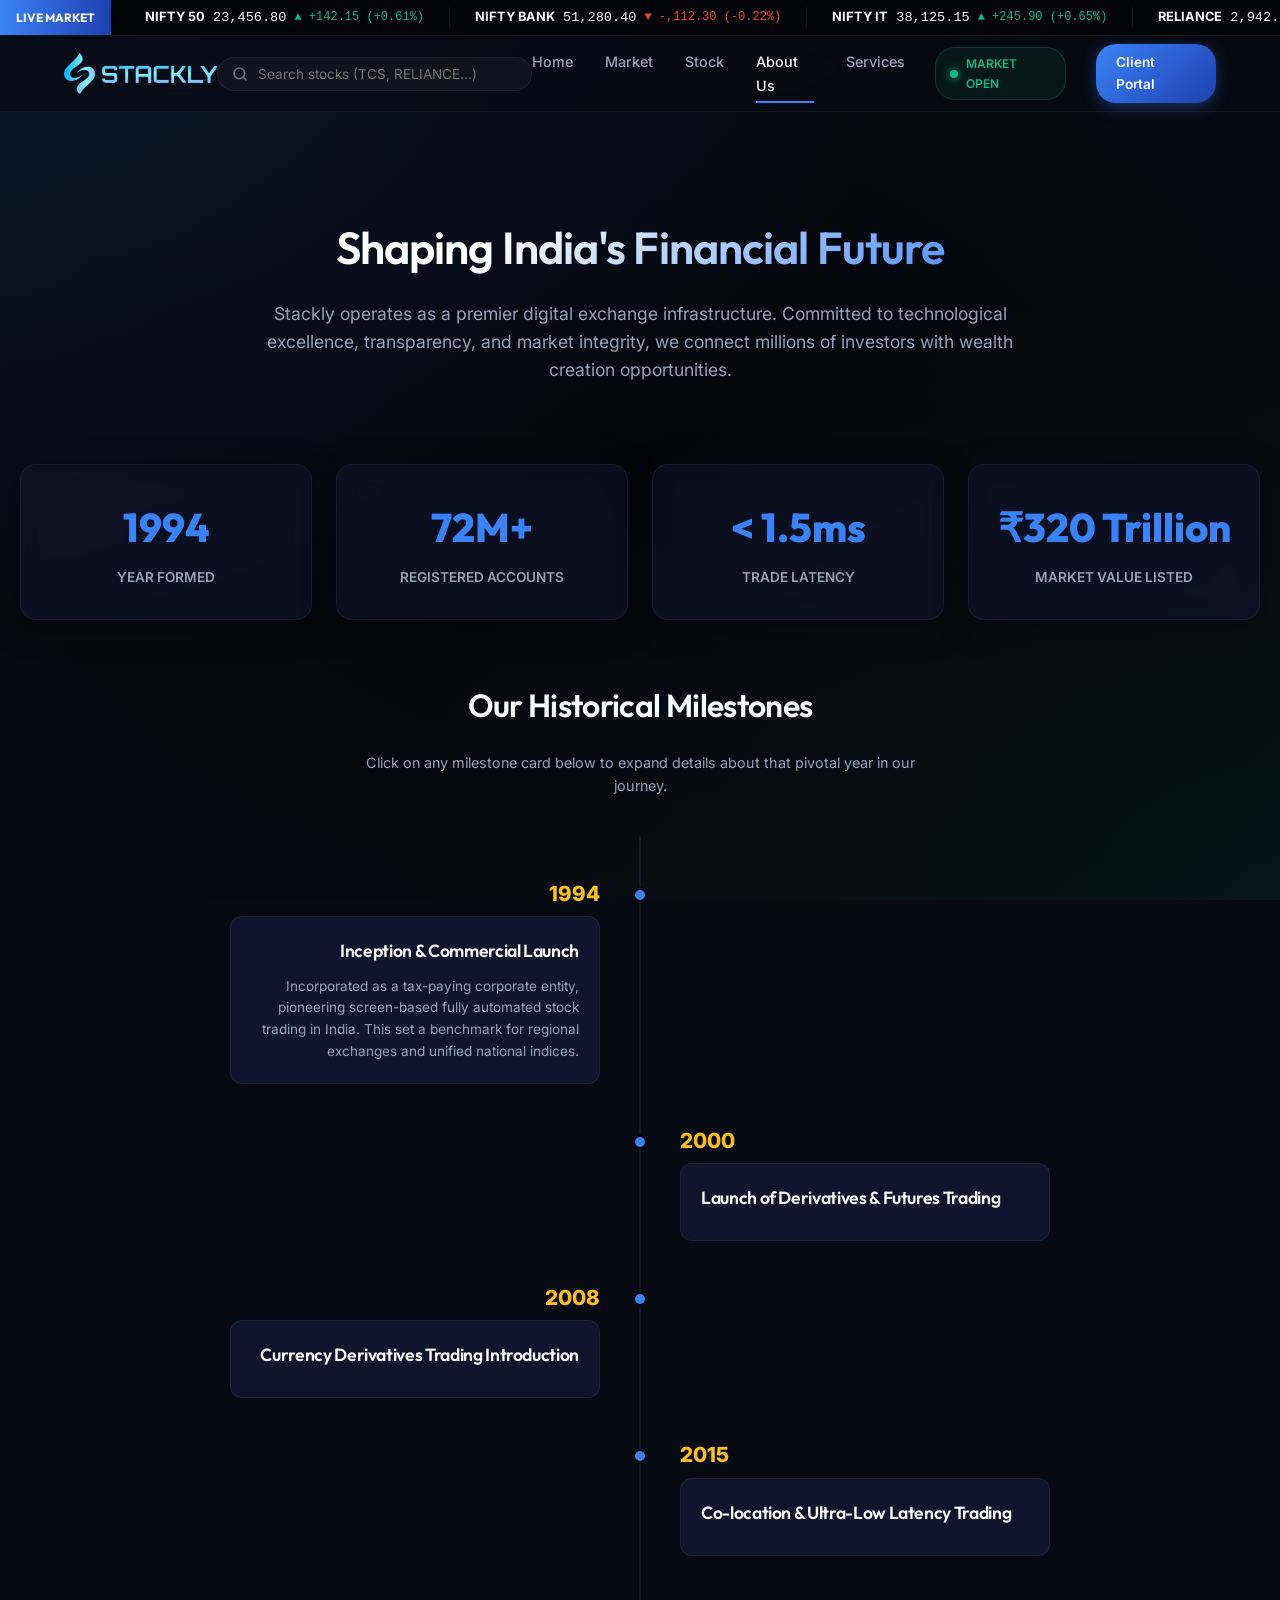
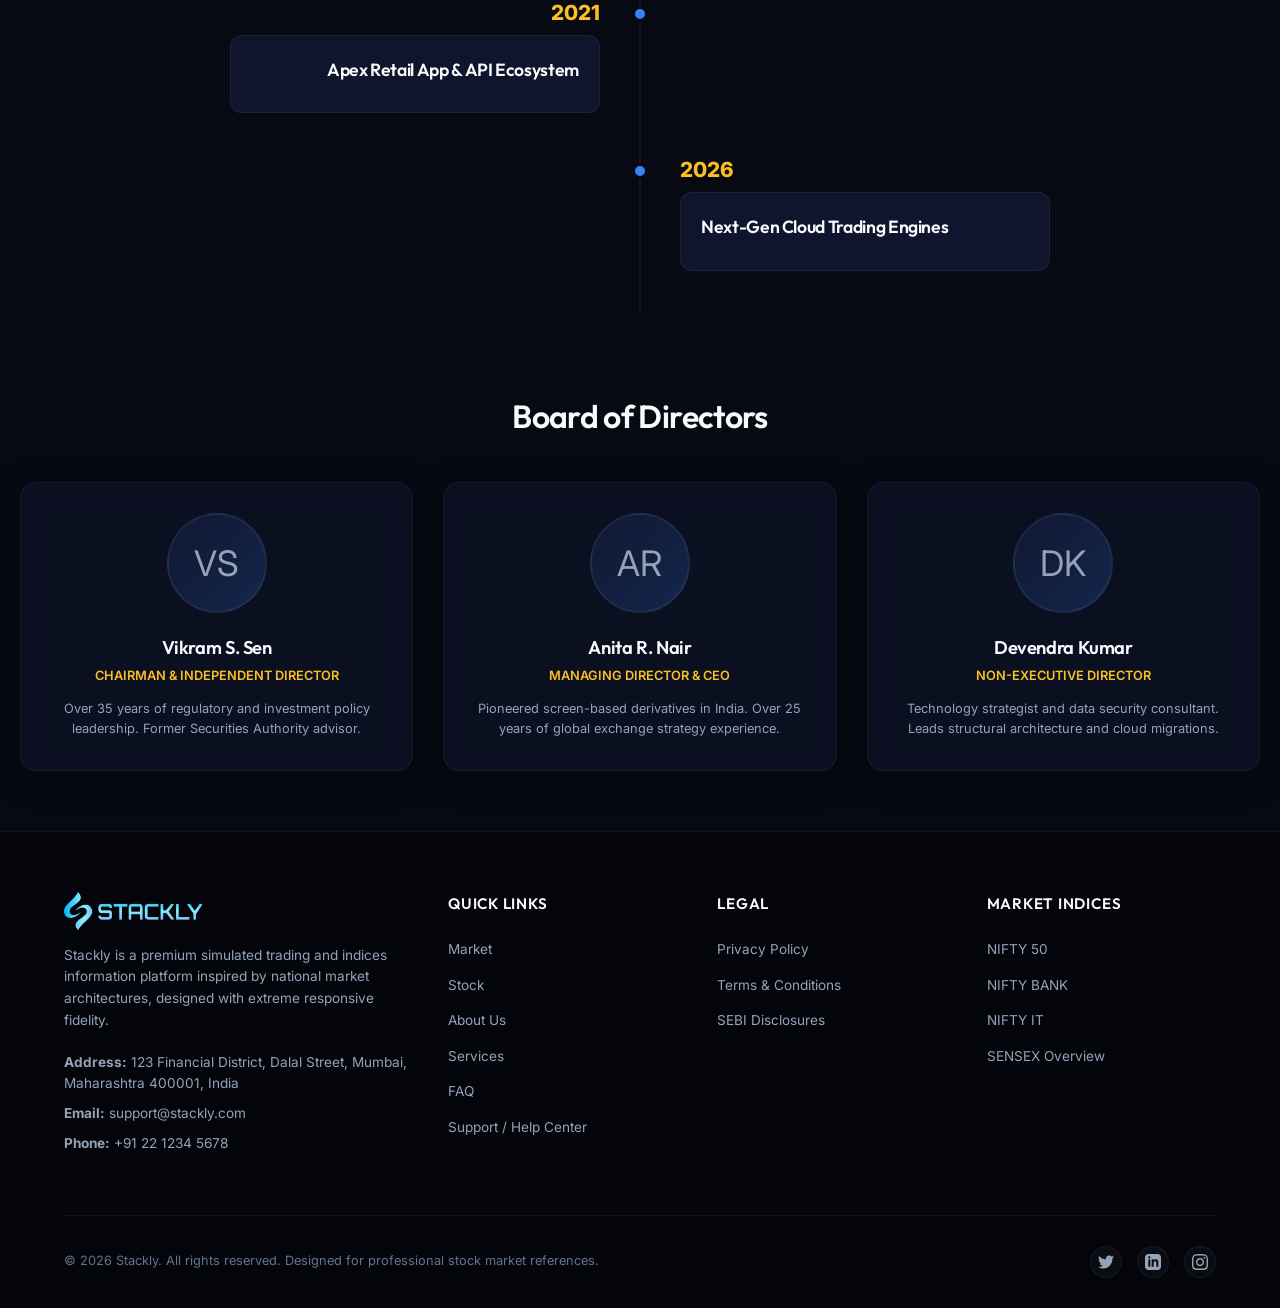
==== commit 7f08f513: "Add files via upload" ====
--- a/about.html
+++ b/about.html
@@ -256,9 +256,10 @@
             <div class="footer-links">
                 <h5>Quick Links</h5>
                 <ul>
+                      <li><a href="market.html">Market</a></li>
+                    <li><a href="stock.html">Stock</a></li>
                     <li><a href="about.html">About Us</a></li>
                     <li><a href="services.html">Services</a></li>
-                    <li><a href="404.html">Contact Us</a></li>
                     <li><a href="404.html">FAQ</a></li>
                     <li><a href="404.html">Support / Help Center</a></li>
                 </ul>
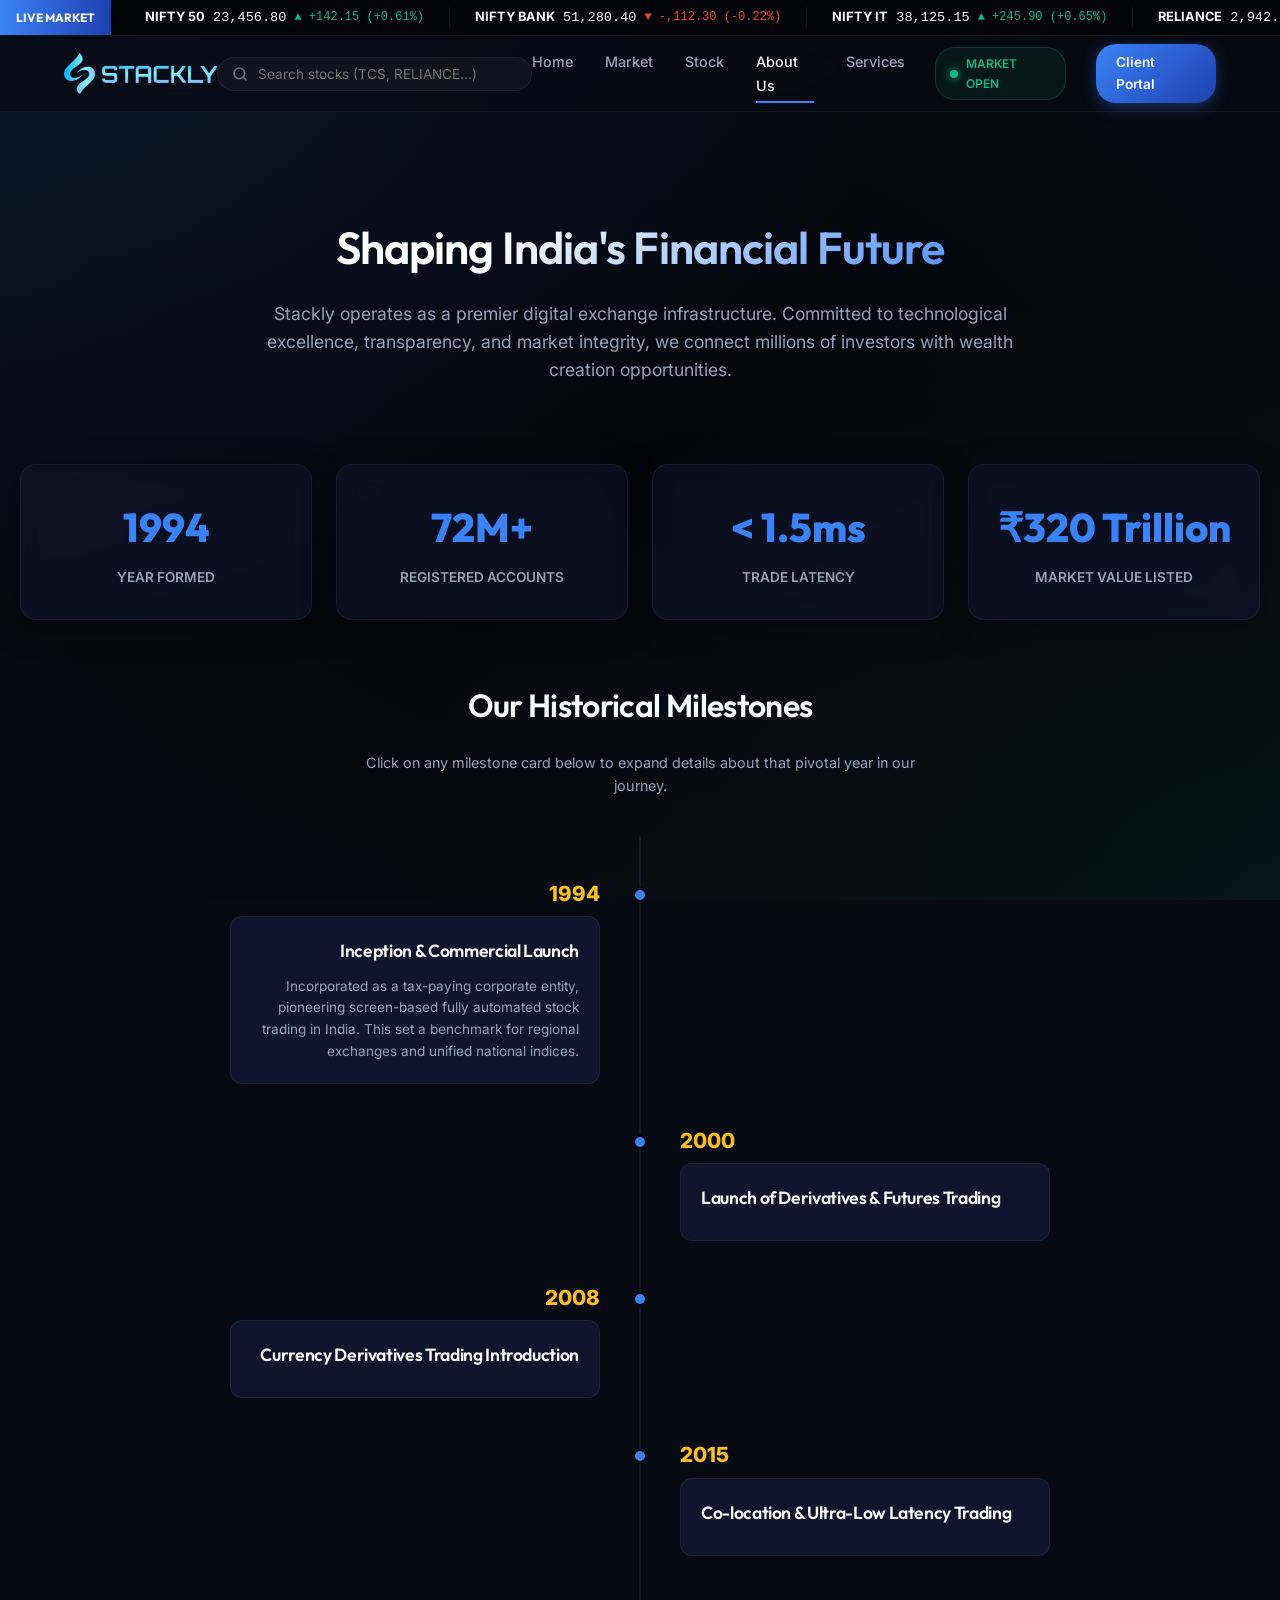
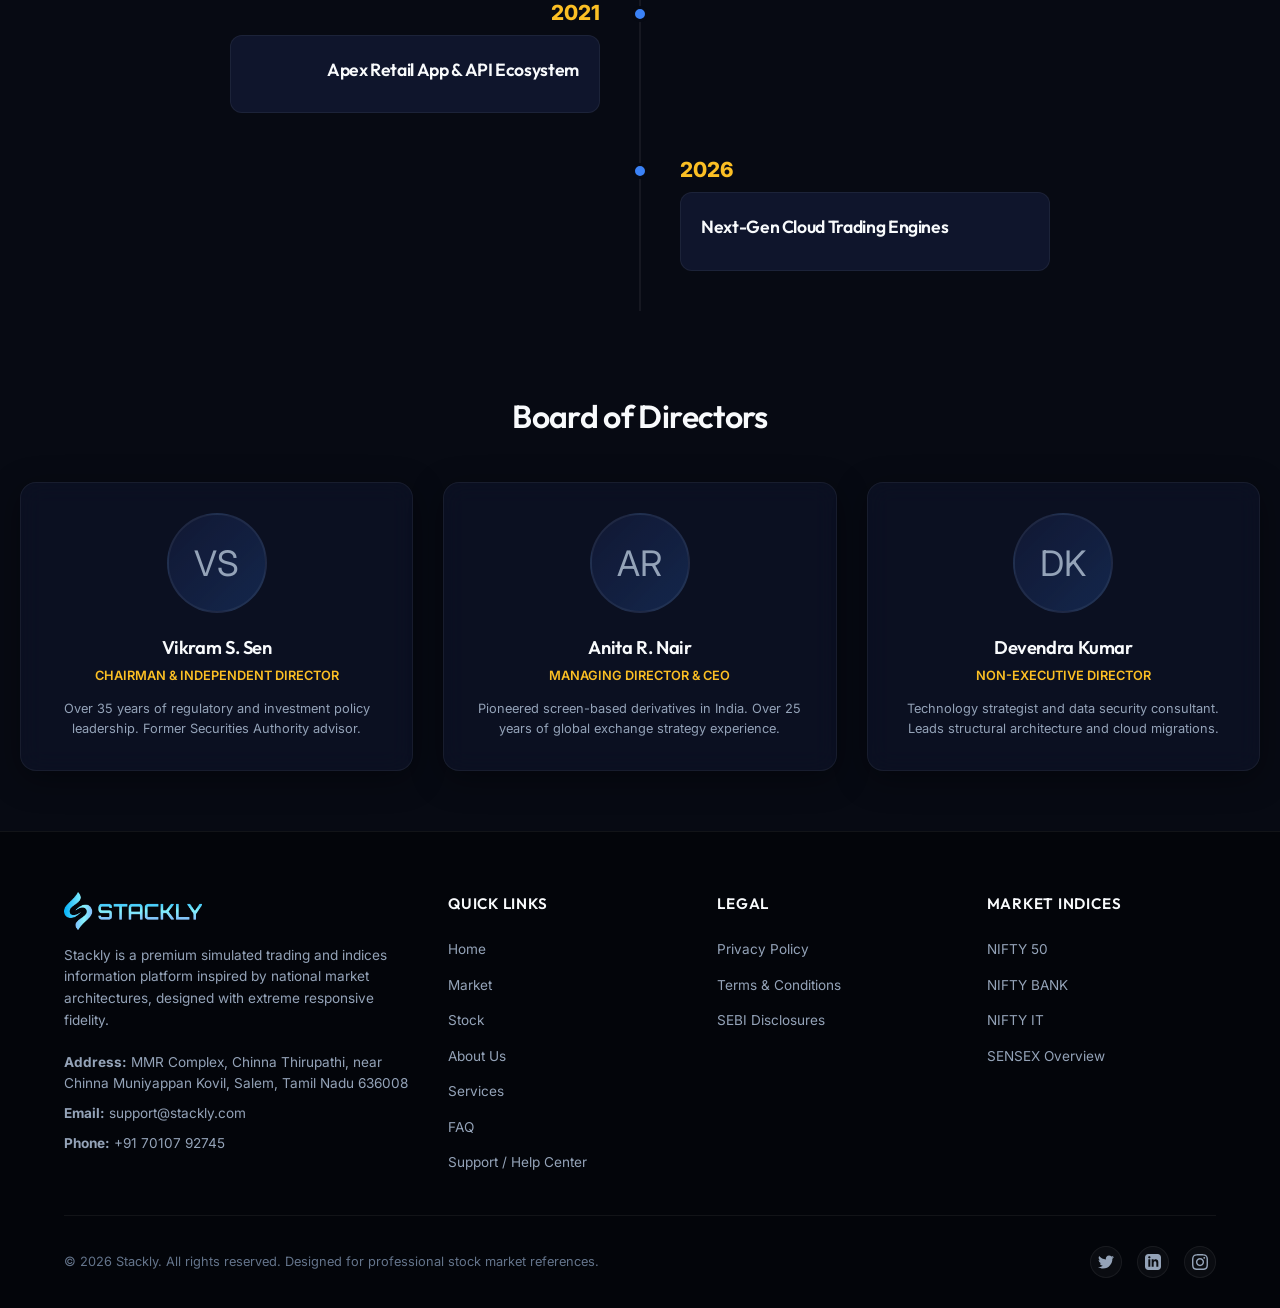
==== commit 8faa8e30: "Add files via upload" ====
--- a/about.html
+++ b/about.html
@@ -248,15 +248,16 @@
                 <img src="images/logo.webp" alt="Stackly Logo" class="footer-logo-img">
                 <p>Stackly is a premium simulated trading and indices information platform inspired by national market architectures, designed with extreme responsive fidelity.</p>
                 <div class="footer-contact-details" style="margin-top: 20px; font-size: 0.85rem; color: var(--text-secondary);">
-                    <p style="margin-bottom: 8px;"><strong>Address:</strong> 123 Financial District, Dalal Street, Mumbai, Maharashtra 400001, India</p>
+                    <p style="margin-bottom: 8px;"><strong>Address:</strong> MMR Complex, Chinna Thirupathi, near Chinna Muniyappan Kovil, Salem, Tamil Nadu 636008</p>
                     <p style="margin-bottom: 8px;"><strong>Email:</strong> support@stackly.com</p>
-                    <p><strong>Phone:</strong> +91 22 1234 5678</p>
+                    <p><strong>Phone:</strong> +91 70107 92745</p>
                 </div>
             </div>
             <div class="footer-links">
                 <h5>Quick Links</h5>
                 <ul>
-                      <li><a href="market.html">Market</a></li>
+                    <li><a href="index.html">Home</a></li>
+                    <li><a href="market.html">Market</a></li>
                     <li><a href="stock.html">Stock</a></li>
                     <li><a href="about.html">About Us</a></li>
                     <li><a href="services.html">Services</a></li>
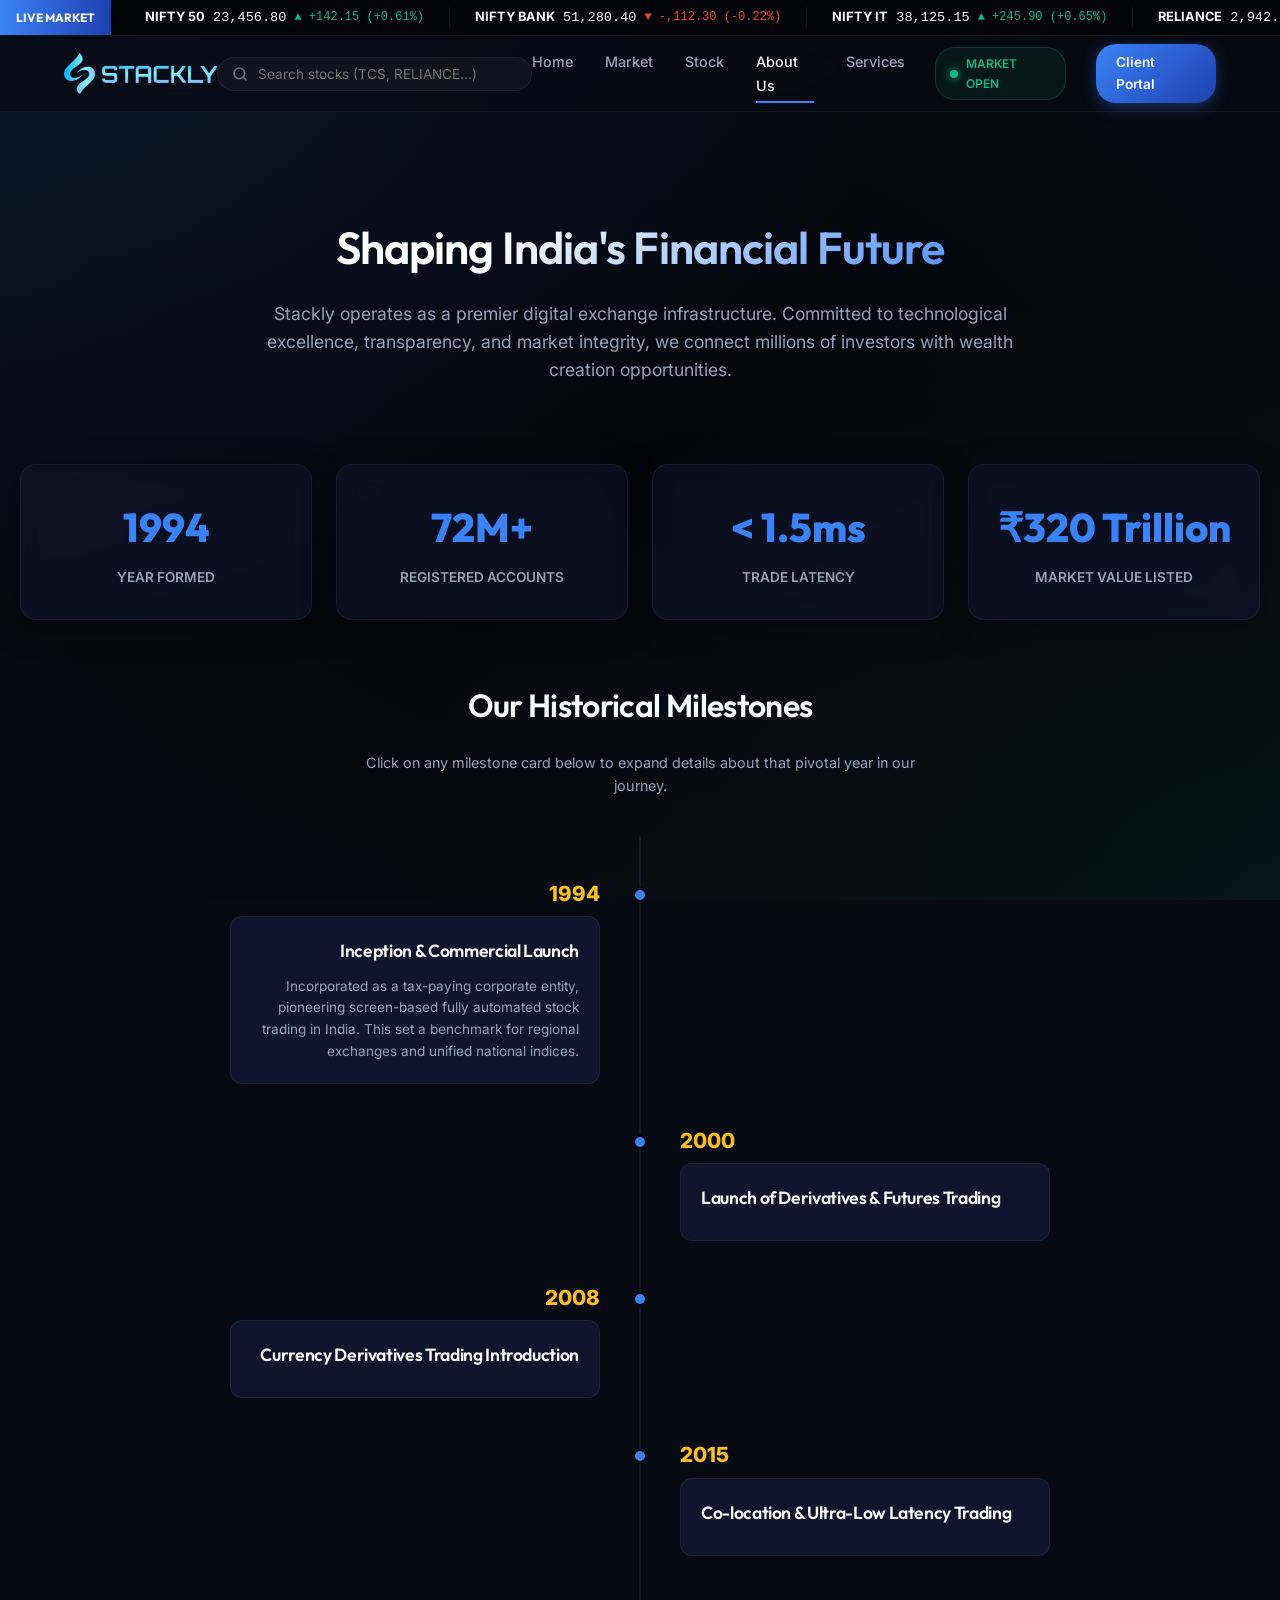
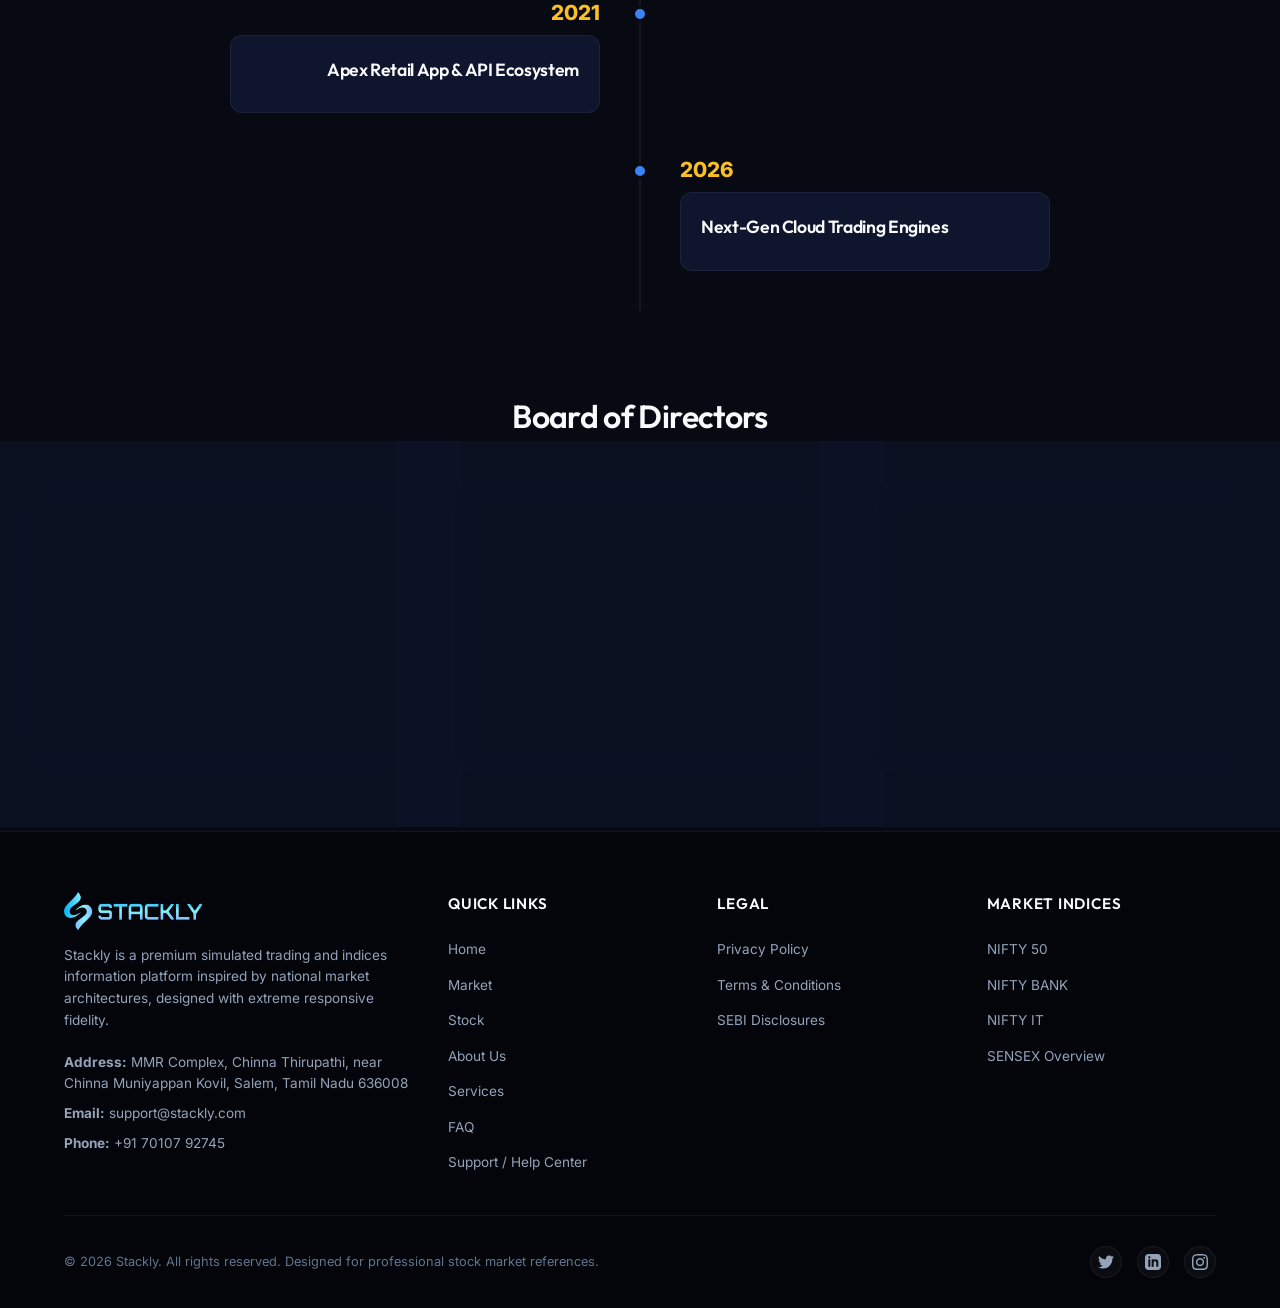
==== commit b4b257df: "Add files via upload" ====
--- a/about.html
+++ b/about.html
@@ -1,12 +1,15 @@
 <!DOCTYPE html>
 <html lang="en">
+
 <head>
     <meta charset="UTF-8">
     <meta name="viewport" content="width=device-width, initial-scale=1.0">
     <title>About Us | Stackly Group</title>
-    <meta name="description" content="Learn about the history, corporate milestones, board of directors, and financial scale of Stackly, India's leading digital trading infrastructure provider.">
+    <meta name="description"
+        content="Learn about the history, corporate milestones, board of directors, and financial scale of Stackly, India's leading digital trading infrastructure provider.">
     <link rel="stylesheet" href="css/style.css">
 </head>
+
 <body>
 
     <!-- 1. Top Scrolling Ticker Bar -->
@@ -28,7 +31,8 @@
         </div>
 
         <div class="search-wrapper">
-            <svg class="search-icon" width="16" height="16" viewBox="0 0 24 24" fill="none" stroke="currentColor" stroke-width="2.5" stroke-linecap="round" stroke-linejoin="round">
+            <svg class="search-icon" width="16" height="16" viewBox="0 0 24 24" fill="none" stroke="currentColor"
+                stroke-width="2.5" stroke-linecap="round" stroke-linejoin="round">
                 <circle cx="11" cy="11" r="8"></circle>
                 <line x1="21" y1="21" x2="16.65" y2="16.65"></line>
             </svg>
@@ -40,7 +44,7 @@
             <div class="nav-links">
                 <a href="index.html">Home</a>
                 <a href="market.html">Market</a>
-                 <a href="stock.html">Stock</a>
+                <a href="stock.html">Stock</a>
                 <a href="about.html" class="active">About Us</a>
                 <a href="services.html">Services</a>
             </div>
@@ -71,11 +75,13 @@
 
     <!-- 3. About Page Content -->
     <main class="container">
-        
+
         <!-- Hero Introduction -->
         <section class="about-hero">
             <h1 class="text-gradient">Shaping India's Financial Future</h1>
-            <p>Stackly operates as a premier digital exchange infrastructure. Committed to technological excellence, transparency, and market integrity, we connect millions of investors with wealth creation opportunities.</p>
+            <p>Stackly operates as a premier digital exchange infrastructure. Committed to technological excellence,
+                transparency, and market integrity, we connect millions of investors with wealth creation opportunities.
+            </p>
         </section>
 
         <!-- Stats Grid -->
@@ -101,16 +107,20 @@
         <!-- Timeline Section -->
         <section class="timeline-section">
             <h2>Our Historical Milestones</h2>
-            <p style="text-align: center; color: var(--text-secondary); max-width: 600px; margin: -20px auto 40px auto; font-size: 0.9rem;">Click on any milestone card below to expand details about that pivotal year in our journey.</p>
-            
+            <p
+                style="text-align: center; color: var(--text-secondary); max-width: 600px; margin: -20px auto 40px auto; font-size: 0.9rem;">
+                Click on any milestone card below to expand details about that pivotal year in our journey.</p>
+
             <div class="timeline">
-                
+
                 <div class="timeline-item">
                     <div class="timeline-badge"></div>
                     <div class="timeline-year">1994</div>
                     <div class="timeline-card active">
                         <h4>Inception & Commercial Launch</h4>
-                        <p>Incorporated as a tax-paying corporate entity, pioneering screen-based fully automated stock trading in India. This set a benchmark for regional exchanges and unified national indices.</p>
+                        <p>Incorporated as a tax-paying corporate entity, pioneering screen-based fully automated stock
+                            trading in India. This set a benchmark for regional exchanges and unified national indices.
+                        </p>
                     </div>
                 </div>
 
@@ -119,7 +129,8 @@
                     <div class="timeline-year">2000</div>
                     <div class="timeline-card">
                         <h4>Launch of Derivatives & Futures Trading</h4>
-                        <p>Pioneered index futures trading based on the Nifty 50 Index. This milestone enabled advanced risk management and hedging capabilities for global and domestic fund managers alike.</p>
+                        <p>Pioneered index futures trading based on the Nifty 50 Index. This milestone enabled advanced
+                            risk management and hedging capabilities for global and domestic fund managers alike.</p>
                     </div>
                 </div>
 
@@ -128,7 +139,8 @@
                     <div class="timeline-year">2008</div>
                     <div class="timeline-card">
                         <h4>Currency Derivatives Trading Introduction</h4>
-                        <p>Expanded the financial suite by introducing exchange-traded currency futures, facilitating business currency hedges and increasing overall market access.</p>
+                        <p>Expanded the financial suite by introducing exchange-traded currency futures, facilitating
+                            business currency hedges and increasing overall market access.</p>
                     </div>
                 </div>
 
@@ -137,7 +149,8 @@
                     <div class="timeline-year">2015</div>
                     <div class="timeline-card">
                         <h4>Co-location & Ultra-Low Latency Trading</h4>
-                        <p>Commissioned state-of-the-art co-location servers at our primary data center, offering microsecond order execution speeds and high-frequency algorithms to market makers.</p>
+                        <p>Commissioned state-of-the-art co-location servers at our primary data center, offering
+                            microsecond order execution speeds and high-frequency algorithms to market makers.</p>
                     </div>
                 </div>
 
@@ -146,7 +159,8 @@
                     <div class="timeline-year">2021</div>
                     <div class="timeline-card">
                         <h4>Apex Retail App & API Ecosystem</h4>
-                        <p>Released developer APIs for brokerage integrations, allowing neo-brokers and retail investor applications to trade securely on our direct clearing network.</p>
+                        <p>Released developer APIs for brokerage integrations, allowing neo-brokers and retail investor
+                            applications to trade securely on our direct clearing network.</p>
                     </div>
                 </div>
 
@@ -155,7 +169,8 @@
                     <div class="timeline-year">2026</div>
                     <div class="timeline-card">
                         <h4>Next-Gen Cloud Trading Engines</h4>
-                        <p>Successfully migrated primary match engines to hybrid cloud architecture, boosting trade capacities to 1.2 billion instructions per day with absolute uptime reliability.</p>
+                        <p>Successfully migrated primary match engines to hybrid cloud architecture, boosting trade
+                            capacities to 1.2 billion instructions per day with absolute uptime reliability.</p>
                     </div>
                 </div>
 
@@ -166,26 +181,29 @@
         <section style="margin-bottom: 60px;">
             <h2 style="text-align: center; margin-bottom: 40px; font-size: 2rem;">Board of Directors</h2>
             <div class="directors-grid">
-                
+
                 <div class="director-card glass-panel glow-hover">
-                    <div class="director-image">VS</div>
+                    <img src="images/vikram.webp" alt="Vikram S. Sen" class="director-image">
                     <h4>Vikram S. Sen</h4>
                     <p>Chairman & Independent Director</p>
-                    <div class="director-bio">Over 35 years of regulatory and investment policy leadership. Former Securities Authority advisor.</div>
+                    <div class="director-bio">Over 35 years of regulatory and investment policy leadership. Former
+                        Securities Authority advisor.</div>
                 </div>
 
                 <div class="director-card glass-panel glow-hover">
-                    <div class="director-image">AR</div>
+                    <img src="images/anitha.webp" alt="Anita R. Nair" class="director-image">
                     <h4>Anita R. Nair</h4>
                     <p>Managing Director & CEO</p>
-                    <div class="director-bio">Pioneered screen-based derivatives in India. Over 25 years of global exchange strategy experience.</div>
+                    <div class="director-bio">Pioneered screen-based derivatives in India. Over 25 years of global
+                        exchange strategy experience.</div>
                 </div>
 
                 <div class="director-card glass-panel glow-hover">
-                    <div class="director-image">DK</div>
+                    <img src="images/Devendra.webp" alt="Devendra Kumar" class="director-image">
                     <h4>Devendra Kumar</h4>
                     <p>Non-Executive Director</p>
-                    <div class="director-bio">Technology strategist and data security consultant. Leads structural architecture and cloud migrations.</div>
+                    <div class="director-bio">Technology strategist and data security consultant. Leads structural
+                        architecture and cloud migrations.</div>
                 </div>
 
             </div>
@@ -205,7 +223,8 @@
             <div style="display: flex; justify-content: space-between; align-items: center; margin-bottom: 20px;">
                 <div>
                     <span style="font-size: 0.85rem; color: var(--text-secondary);">Last Traded Price</span>
-                    <h2 style="font-size: 2.2rem; font-family: monospace; font-weight: 800;" id="modal-stock-ltp">₹0,000.00</h2>
+                    <h2 style="font-size: 2.2rem; font-family: monospace; font-weight: 800;" id="modal-stock-ltp">
+                        ₹0,000.00</h2>
                 </div>
                 <div style="text-align: right;">
                     <span style="font-size: 0.85rem; color: var(--text-secondary);">Change (%)</span>
@@ -242,13 +261,16 @@
     </div>
 
     <!-- 4. Footer -->
-        <footer>
+    <footer>
         <div class="footer-grid">
             <div class="footer-info">
                 <img src="images/logo.webp" alt="Stackly Logo" class="footer-logo-img">
-                <p>Stackly is a premium simulated trading and indices information platform inspired by national market architectures, designed with extreme responsive fidelity.</p>
-                <div class="footer-contact-details" style="margin-top: 20px; font-size: 0.85rem; color: var(--text-secondary);">
-                    <p style="margin-bottom: 8px;"><strong>Address:</strong> MMR Complex, Chinna Thirupathi, near Chinna Muniyappan Kovil, Salem, Tamil Nadu 636008</p>
+                <p>Stackly is a premium simulated trading and indices information platform inspired by national market
+                    architectures, designed with extreme responsive fidelity.</p>
+                <div class="footer-contact-details"
+                    style="margin-top: 20px; font-size: 0.85rem; color: var(--text-secondary);">
+                    <p style="margin-bottom: 8px;"><strong>Address:</strong> MMR Complex, Chinna Thirupathi, near Chinna
+                        Muniyappan Kovil, Salem, Tamil Nadu 636008</p>
                     <p style="margin-bottom: 8px;"><strong>Email:</strong> support@stackly.com</p>
                     <p><strong>Phone:</strong> +91 70107 92745</p>
                 </div>
@@ -286,17 +308,26 @@
         <div class="footer-bottom">
             <div class="footer-copyright">
                 <div>&copy; 2026 Stackly. All rights reserved. Designed for professional stock market references.</div>
-                
+
             </div>
             <div class="footer-social">
                 <a href="404.html" class="social-icon">
-                    <svg width="16" height="16" fill="currentColor" viewBox="0 0 24 24"><path d="M24 4.557c-.883.392-1.832.656-2.828.775 1.017-.609 1.798-1.574 2.165-2.724-.951.564-2.005.974-3.127 1.195-.897-.957-2.178-1.555-3.594-1.555-3.179 0-5.515 2.966-4.797 6.045-4.091-.205-7.719-2.165-10.148-5.144-1.29 2.213-.669 5.108 1.523 6.574-.806-.026-1.566-.247-2.229-.616-.054 2.281 1.581 4.415 3.949 4.89-.693.188-1.452.232-2.224.084.626 1.956 2.444 3.379 4.6 3.419-2.07 1.623-4.678 2.348-7.29 2.04 2.179 1.397 4.768 2.212 7.548 2.212 9.142 0 14.307-7.721 13.995-14.646.962-.695 1.797-1.562 2.457-2.549z"/></svg>
+                    <svg width="16" height="16" fill="currentColor" viewBox="0 0 24 24">
+                        <path
+                            d="M24 4.557c-.883.392-1.832.656-2.828.775 1.017-.609 1.798-1.574 2.165-2.724-.951.564-2.005.974-3.127 1.195-.897-.957-2.178-1.555-3.594-1.555-3.179 0-5.515 2.966-4.797 6.045-4.091-.205-7.719-2.165-10.148-5.144-1.29 2.213-.669 5.108 1.523 6.574-.806-.026-1.566-.247-2.229-.616-.054 2.281 1.581 4.415 3.949 4.89-.693.188-1.452.232-2.224.084.626 1.956 2.444 3.379 4.6 3.419-2.07 1.623-4.678 2.348-7.29 2.04 2.179 1.397 4.768 2.212 7.548 2.212 9.142 0 14.307-7.721 13.995-14.646.962-.695 1.797-1.562 2.457-2.549z" />
+                    </svg>
                 </a>
                 <a href="404.html" class="social-icon">
-                    <svg width="16" height="16" fill="currentColor" viewBox="0 0 24 24"><path d="M19 0h-14c-2.761 0-5 2.239-5 5v14c0 2.761 2.239 5 5 5h14c2.762 0 5-2.239 5-5v-14c0-2.761-2.238-5-5-5zm-11 19h-3v-11h3v11zm-1.5-12.268c-.966 0-1.75-.779-1.75-1.75s.784-1.75 1.75-1.75 1.75.779 1.75 1.75-.784 1.75-1.75 1.75zm13.5 12.268h-3v-5.604c0-3.368-4-3.113-4 0v5.604h-3v-11h3v1.765c1.396-2.586 7-2.777 7 2.476v6.759z"/></svg>
+                    <svg width="16" height="16" fill="currentColor" viewBox="0 0 24 24">
+                        <path
+                            d="M19 0h-14c-2.761 0-5 2.239-5 5v14c0 2.761 2.239 5 5 5h14c2.762 0 5-2.239 5-5v-14c0-2.761-2.238-5-5-5zm-11 19h-3v-11h3v11zm-1.5-12.268c-.966 0-1.75-.779-1.75-1.75s.784-1.75 1.75-1.75 1.75.779 1.75 1.75-.784 1.75-1.75 1.75zm13.5 12.268h-3v-5.604c0-3.368-4-3.113-4 0v5.604h-3v-11h3v1.765c1.396-2.586 7-2.777 7 2.476v6.759z" />
+                    </svg>
                 </a>
                 <a href="404.html" class="social-icon">
-                    <svg width="16" height="16" fill="currentColor" viewBox="0 0 24 24"><path d="M12 2.163c3.204 0 3.584.012 4.85.07 3.252.148 4.771 1.691 4.919 4.919.058 1.265.069 1.645.069 4.849 0 3.205-.012 3.584-.069 4.849-.149 3.225-1.664 4.771-4.919 4.919-1.266.058-1.644.07-4.85.07-3.204 0-3.584-.012-4.849-.07-3.26-.149-4.771-1.699-4.919-4.92-.058-1.265-.07-1.644-.07-4.849 0-3.204 .013-3.583.07-4.849.149-3.227 1.664-4.771 4.919-4.919 1.266-.057 1.645-.069 4.849-.069zm0-2c-3.259 0-3.667.014-4.947.072-4.358.2-6.78 2.618-6.98 6.98-.059 1.281-.073 1.689-.073 4.948 0 3.259.014 3.668.072 4.948.2 4.358 2.618 6.78 6.98 6.98 1.281.058 1.689.072 4.948.072 3.259 0 3.668-.014 4.948-.072 4.354-.2 6.782-2.618 6.979-6.98.059-1.28.073-1.689.073-4.948 0-3.259-.014-3.667-.072-4.947-.196-4.354-2.617-6.78-6.979-6.98-1.281-.059-1.69-.073-4.949-.073zm0 5.838c-3.403 0-6.162 2.759-6.162 6.162s2.759 6.163 6.162 6.163 6.162-2.759 6.162-6.163c0-3.403-2.759-6.162-6.162-6.162zm0 10.162c-2.209 0-4-1.79-4-4 0-2.209 1.791-4 4-4s4 1.791 4 4c0 2.21-1.791 4-4 4zm6.406-11.845c-.796 0-1.441.645-1.441 1.44s.645 1.44 1.441 1.44c.795 0 1.439-.645 1.439-1.44s-.644-1.44-1.439-1.44z"/></svg>
+                    <svg width="16" height="16" fill="currentColor" viewBox="0 0 24 24">
+                        <path
+                            d="M12 2.163c3.204 0 3.584.012 4.85.07 3.252.148 4.771 1.691 4.919 4.919.058 1.265.069 1.645.069 4.849 0 3.205-.012 3.584-.069 4.849-.149 3.225-1.664 4.771-4.919 4.919-1.266.058-1.644.07-4.85.07-3.204 0-3.584-.012-4.849-.07-3.26-.149-4.771-1.699-4.919-4.92-.058-1.265-.07-1.644-.07-4.849 0-3.204 .013-3.583.07-4.849.149-3.227 1.664-4.771 4.919-4.919 1.266-.057 1.645-.069 4.849-.069zm0-2c-3.259 0-3.667.014-4.947.072-4.358.2-6.78 2.618-6.98 6.98-.059 1.281-.073 1.689-.073 4.948 0 3.259.014 3.668.072 4.948.2 4.358 2.618 6.78 6.98 6.98 1.281.058 1.689.072 4.948.072 3.259 0 3.668-.014 4.948-.072 4.354-.2 6.782-2.618 6.979-6.98.059-1.28.073-1.689.073-4.948 0-3.259-.014-3.667-.072-4.947-.196-4.354-2.617-6.78-6.979-6.98-1.281-.059-1.69-.073-4.949-.073zm0 5.838c-3.403 0-6.162 2.759-6.162 6.162s2.759 6.163 6.162 6.163 6.162-2.759 6.162-6.163c0-3.403-2.759-6.162-6.162-6.162zm0 10.162c-2.209 0-4-1.79-4-4 0-2.209 1.791-4 4-4s4 1.791 4 4c0 2.21-1.791 4-4 4zm6.406-11.845c-.796 0-1.441.645-1.441 1.44s.645 1.44 1.441 1.44c.795 0 1.439-.645 1.439-1.44s-.644-1.44-1.439-1.44z" />
+                    </svg>
                 </a>
             </div>
         </div>
@@ -304,4 +335,5 @@
 
     <script src="js/script.js"></script>
 </body>
-</html>
+
+</html>
--- a/css/style.css
+++ b/css/style.css
@@ -3,7 +3,9 @@
 /* ==========================================
    1. RESET & GLOBAL VARIABLES
    ========================================== */
-*, *::before, *::after {
+*,
+*::before,
+*::after {
     margin: 0;
     padding: 0;
     box-sizing: border-box;
@@ -38,7 +40,7 @@
 
 body {
     background-color: var(--bg-dark);
-    background-image: 
+    background-image:
         radial-gradient(at 0% 0%, rgba(59, 130, 246, 0.12) 0px, transparent 50%),
         radial-gradient(at 100% 100%, rgba(16, 185, 129, 0.06) 0px, transparent 50%),
         radial-gradient(at 50% 50%, rgba(3, 5, 10, 0.9) 0px, var(--bg-dark) 100%);
@@ -55,7 +57,9 @@
     transition: var(--transition);
 }
 
-button, input, select {
+button,
+input,
+select {
     font-family: inherit;
     color: inherit;
     background: none;
@@ -70,7 +74,12 @@
 /* ==========================================
    2. TYPOGRAPHY & UTILITIES
    ========================================== */
-h1, h2, h3, h4, h5, h6 {
+h1,
+h2,
+h3,
+h4,
+h5,
+h6 {
     font-family: var(--font-heading);
     font-weight: 600;
     letter-spacing: -0.02em;
@@ -82,8 +91,13 @@
     -webkit-text-fill-color: transparent;
 }
 
-.text-up { color: var(--color-up); }
-.text-down { color: var(--color-down); }
+.text-up {
+    color: var(--color-up);
+}
+
+.text-down {
+    color: var(--color-down);
+}
 
 .bg-up-badge {
     background: var(--color-up-bg);
@@ -154,7 +168,7 @@
     left: 0;
     top: 0;
     z-index: 2;
-    box-shadow: 5px 0 15px rgba(0,0,0,0.5);
+    box-shadow: 5px 0 15px rgba(0, 0, 0, 0.5);
     font-family: var(--font-heading);
 }
 
@@ -282,7 +296,7 @@
     max-height: 250px;
     overflow-y: auto;
     z-index: 200;
-    box-shadow: 0 10px 25px rgba(0,0,0,0.5);
+    box-shadow: 0 10px 25px rgba(0, 0, 0, 0.5);
     display: none;
 }
 
@@ -330,7 +344,8 @@
     color: var(--text-secondary);
 }
 
-.nav-links a:hover, .nav-links a.active {
+.nav-links a:hover,
+.nav-links a.active {
     color: var(--text-primary);
 }
 
@@ -345,7 +360,8 @@
     transition: var(--transition);
 }
 
-.nav-links a:hover::after, .nav-links a.active::after {
+.nav-links a:hover::after,
+.nav-links a.active::after {
     width: 100%;
 }
 
@@ -527,7 +543,8 @@
     transition: var(--transition);
 }
 
-.tf-btn.active, .tf-btn:hover {
+.tf-btn.active,
+.tf-btn:hover {
     color: var(--text-primary);
     background: rgba(255, 255, 255, 0.08);
 }
@@ -598,7 +615,7 @@
     padding: 8px 12px;
     pointer-events: none;
     display: none;
-    box-shadow: 0 8px 24px rgba(0,0,0,0.6);
+    box-shadow: 0 8px 24px rgba(0, 0, 0, 0.6);
     z-index: 10;
 }
 
@@ -704,7 +721,8 @@
     transition: var(--transition);
 }
 
-.mover-tab-btn.active, .mover-tab-btn:hover {
+.mover-tab-btn.active,
+.mover-tab-btn:hover {
     color: var(--text-primary);
     background: rgba(59, 130, 246, 0.15);
     border-color: var(--border-highlight);
@@ -989,6 +1007,7 @@
     font-size: 2.2rem;
     color: var(--text-secondary);
     transition: var(--transition);
+    object-fit: cover;
 }
 
 .director-card:hover .director-image {
@@ -1126,7 +1145,8 @@
     transition: var(--transition);
 }
 
-.asset-btn.active, .asset-btn:hover {
+.asset-btn.active,
+.asset-btn:hover {
     background: rgba(59, 130, 246, 0.15);
     border-color: var(--accent-blue);
     color: var(--text-primary);
@@ -1270,7 +1290,7 @@
     background: var(--bg-card);
     color: var(--text-primary);
     border: 1px solid var(--border-color);
-    box-shadow: 0 4px 10px rgba(0,0,0,0.25);
+    box-shadow: 0 4px 10px rgba(0, 0, 0, 0.25);
 }
 
 .form-field {
@@ -1587,87 +1607,91 @@
     header {
         padding: 0 4%;
     }
-    
+
     .dashboard-grid {
         grid-template-columns: 1fr;
     }
-    
+
     .stats-grid {
         grid-template-columns: repeat(2, 1fr);
     }
-    
+
     .calc-grid {
         grid-template-columns: 1fr;
     }
-    
+
     .directors-grid {
         grid-template-columns: repeat(2, 1fr);
     }
-    
+
     .services-grid {
         grid-template-columns: repeat(2, 1fr);
     }
 }
 
 @media (max-width: 768px) {
-    .nav-links, .search-wrapper, header .btn-login, header .market-status {
+
+    .nav-links,
+    .search-wrapper,
+    header .btn-login,
+    header .market-status {
         display: none;
     }
-    
+
     .mobile-toggle {
         display: flex;
     }
-    
+
     .indices-container {
         grid-template-columns: 1fr;
     }
-    
+
     .market-highlights {
         grid-template-columns: 1fr;
     }
-    
+
     .footer-grid {
         grid-template-columns: 1fr;
         gap: 30px;
     }
-    
+
     .footer-bottom {
         flex-direction: column;
         gap: 15px;
         text-align: center;
     }
-    
+
     .timeline::before {
         left: 20px;
     }
-    
+
     .timeline-item {
         width: 100%;
         padding-left: 45px;
         padding-right: 0;
     }
-    
+
     .timeline-item:nth-child(odd) {
         text-align: left;
     }
-    
+
     .timeline-item:nth-child(odd) .timeline-badge,
     .timeline-item:nth-child(even) .timeline-badge {
         left: 12px;
     }
-    
+
     .timeline-item:nth-child(even) {
         left: 0;
     }
-    
+
     .directors-grid {
         grid-template-columns: 1fr;
     }
-    
+
     .services-grid {
         grid-template-columns: 1fr;
     }
-    
+
     .about-hero h1 {
         font-size: 2.2rem;
     }
@@ -1677,19 +1701,21 @@
     .stats-grid {
         grid-template-columns: 1fr;
     }
-    
+
     .chart-header {
         flex-direction: column;
         align-items: flex-start;
         gap: 12px;
     }
-    
+
     .mover-tab-btn {
         padding: 6px 12px;
         font-size: 0.75rem;
     }
-    
-    .calc-form, .calc-results, .login-card {
+
+    .calc-form,
+    .calc-results,
+    .login-card {
         padding: 20px 16px;
     }
 }
@@ -1701,6 +1727,7 @@
     0% {
         transform: translate3d(0, 0, 0);
     }
+
     100% {
         transform: translate3d(-50%, 0, 0);
     }
@@ -1710,9 +1737,11 @@
     0% {
         box-shadow: 0 0 0 0 rgba(16, 185, 129, 0.7);
     }
+
     70% {
         box-shadow: 0 0 0 8px rgba(16, 185, 129, 0);
     }
+
     100% {
         box-shadow: 0 0 0 0 rgba(16, 185, 129, 0);
     }
@@ -1723,6 +1752,7 @@
         opacity: 0;
         transform: translateY(-8px);
     }
+
     to {
         opacity: 1;
         transform: translateY(0);
@@ -1730,15 +1760,31 @@
 }
 
 @keyframes flashUp {
-    0% { background-color: transparent; }
-    30% { background-color: rgba(16, 185, 129, 0.25); }
-    100% { background-color: transparent; }
+    0% {
+        background-color: transparent;
+    }
+
+    30% {
+        background-color: rgba(16, 185, 129, 0.25);
+    }
+
+    100% {
+        background-color: transparent;
+    }
 }
 
 @keyframes flashDown {
-    0% { background-color: transparent; }
-    30% { background-color: rgba(239, 68, 68, 0.25); }
-    100% { background-color: transparent; }
+    0% {
+        background-color: transparent;
+    }
+
+    30% {
+        background-color: rgba(239, 68, 68, 0.25);
+    }
+
+    100% {
+        background-color: transparent;
+    }
 }
 
 /* ==========================================
@@ -1963,7 +2009,9 @@
 }
 
 @keyframes crashStroke {
-    to { stroke-dashoffset: -20; }
+    to {
+        stroke-dashoffset: -20;
+    }
 }
 
 /* ==========================================
@@ -2397,9 +2445,10 @@
     opacity: 0;
     transform: translateY(36px);
     transition: opacity 0.65s cubic-bezier(0.22, 1, 0.36, 1),
-                transform 0.65s cubic-bezier(0.22, 1, 0.36, 1);
+        transform 0.65s cubic-bezier(0.22, 1, 0.36, 1);
     transition-delay: var(--delay, 0s);
 }
+
 .reveal-up.is-visible {
     opacity: 1;
     transform: translateY(0);
@@ -2410,13 +2459,32 @@
    ========================================== */
 .hero-section {
     position: relative;
-    max-width: 1300px;
-    margin: 0 auto;
+    width: 100%;
     padding: 80px 20px 40px;
     display: flex;
     align-items: center;
     min-height: 85vh;
     overflow: hidden;
+}
+
+.hero-section::before {
+    content: '';
+    position: absolute;
+    top: 0;
+    left: 0;
+    width: 100%;
+    height: 100%;
+    background-image: url('../images/bull.webp');
+    background-size: cover;
+    background-position: center;
+    opacity: 0.12;
+    z-index: 0;
+    animation: slowZoom 25s ease-in-out infinite alternate;
+}
+
+@keyframes slowZoom {
+    0% { transform: scale(1); }
+    100% { transform: scale(1.15); }
 }
 
 .hero-bg-glow {
@@ -2452,6 +2520,8 @@
     position: relative;
     z-index: 1;
     width: 100%;
+    max-width: 1300px;
+    margin: 0 auto;
 }
 
 .hero-content {
@@ -2484,9 +2554,17 @@
 }
 
 @keyframes pulse {
-    0% { box-shadow: 0 0 0 0 rgba(16, 185, 129, 0.4); }
-    70% { box-shadow: 0 0 0 10px rgba(16, 185, 129, 0); }
-    100% { box-shadow: 0 0 0 0 rgba(16, 185, 129, 0); }
+    0% {
+        box-shadow: 0 0 0 0 rgba(16, 185, 129, 0.4);
+    }
+
+    70% {
+        box-shadow: 0 0 0 10px rgba(16, 185, 129, 0);
+    }
+
+    100% {
+        box-shadow: 0 0 0 0 rgba(16, 185, 129, 0);
+    }
 }
 
 .hero-title {
@@ -2623,9 +2701,17 @@
     background: var(--border-color);
 }
 
-.mockup-dots span:nth-child(1) { background: #ef4444; }
-.mockup-dots span:nth-child(2) { background: #f59e0b; }
-.mockup-dots span:nth-child(3) { background: #10b981; }
+.mockup-dots span:nth-child(1) {
+    background: #ef4444;
+}
+
+.mockup-dots span:nth-child(2) {
+    background: #f59e0b;
+}
+
+.mockup-dots span:nth-child(3) {
+    background: #10b981;
+}
 
 .mockup-title {
     font-size: 0.8rem;
@@ -2682,17 +2768,49 @@
 }
 
 @keyframes barGrow {
-    0% { transform: scaleY(0); }
-    100% { transform: scaleY(1); }
-}
-
-.bar-1 { height: 40%; animation-delay: 0.1s; }
-.bar-2 { height: 60%; animation-delay: 0.2s; }
-.bar-3 { height: 30%; animation-delay: 0.3s; }
-.bar-4 { height: 80%; animation-delay: 0.4s; }
-.bar-5 { height: 50%; animation-delay: 0.5s; }
-.bar-6 { height: 90%; animation-delay: 0.6s; }
-.bar-7 { height: 70%; animation-delay: 0.7s; }
+    0% {
+        transform: scaleY(0);
+    }
+
+    100% {
+        transform: scaleY(1);
+    }
+}
+
+.bar-1 {
+    height: 40%;
+    animation-delay: 0.1s;
+}
+
+.bar-2 {
+    height: 60%;
+    animation-delay: 0.2s;
+}
+
+.bar-3 {
+    height: 30%;
+    animation-delay: 0.3s;
+}
+
+.bar-4 {
+    height: 80%;
+    animation-delay: 0.4s;
+}
+
+.bar-5 {
+    height: 50%;
+    animation-delay: 0.5s;
+}
+
+.bar-6 {
+    height: 90%;
+    animation-delay: 0.6s;
+}
+
+.bar-7 {
+    height: 70%;
+    animation-delay: 0.7s;
+}
 
 .mockup-cards {
     display: grid;
@@ -2721,7 +2839,7 @@
     display: flex;
     align-items: center;
     justify-content: center;
-    box-shadow: 0 10px 25px rgba(0,0,0,0.5);
+    box-shadow: 0 10px 25px rgba(0, 0, 0, 0.5);
     z-index: 2;
 }
 
@@ -2748,15 +2866,41 @@
 }
 
 @keyframes floatComplex {
-    0% { transform: translate(-50%, -50%) rotateY(-15deg) rotateX(5deg) translateY(0px); }
-    50% { transform: translate(-50%, -50%) rotateY(-15deg) rotateX(5deg) translateY(-15px); }
-    100% { transform: translate(-50%, -50%) rotateY(-15deg) rotateX(5deg) translateY(0px); }
+    0% {
+        transform: translate(-50%, -50%) rotateY(-15deg) rotateX(5deg) translateY(0px);
+    }
+
+    50% {
+        transform: translate(-50%, -50%) rotateY(-15deg) rotateX(5deg) translateY(-15px);
+    }
+
+    100% {
+        transform: translate(-50%, -50%) rotateY(-15deg) rotateX(5deg) translateY(0px);
+    }
 }
 
 @keyframes floatSimple {
-    0% { transform: translateY(0px); }
-    50% { transform: translateY(-10px); }
-    100% { transform: translateY(0px); }
+    0% {
+        transform: translateY(0px);
+    }
+
+    50% {
+        transform: translateY(-10px);
+    }
+
+    100% {
+        transform: translateY(0px);
+    }
+}
+
+.hero-man-img {
+    position: absolute;
+    bottom: -30px;
+    left: -80px;
+    width: 450px;
+    z-index: 0;
+    filter: drop-shadow(0 20px 30px rgba(0,0,0,0.5));
+    animation: floatSimple 8s ease-in-out infinite;
 }
 
 @media (max-width: 992px) {
@@ -2764,23 +2908,36 @@
         grid-template-columns: 1fr;
         text-align: center;
     }
+
     .hero-content {
         align-items: center;
     }
+
     .hero-description {
         margin: 0 auto;
     }
+
     .hero-visual {
         margin-top: 60px;
     }
+
     .hero-dashboard-mockup {
         transform: translate(-50%, -50%) rotateY(0deg) rotateX(0deg);
         width: 100%;
     }
+
     @keyframes floatComplex {
-        0% { transform: translate(-50%, -50%) rotateY(0deg) rotateX(0deg) translateY(0px); }
-        50% { transform: translate(-50%, -50%) rotateY(0deg) rotateX(0deg) translateY(-10px); }
-        100% { transform: translate(-50%, -50%) rotateY(0deg) rotateX(0deg) translateY(0px); }
+        0% {
+            transform: translate(-50%, -50%) rotateY(0deg) rotateX(0deg) translateY(0px);
+        }
+
+        50% {
+            transform: translate(-50%, -50%) rotateY(0deg) rotateX(0deg) translateY(-10px);
+        }
+
+        100% {
+            transform: translate(-50%, -50%) rotateY(0deg) rotateX(0deg) translateY(0px);
+        }
     }
 }
 
@@ -2834,6 +2991,7 @@
     height: 1px;
     background: linear-gradient(90deg, transparent, var(--accent-blue));
 }
+
 .insights-eyebrow-line:last-child {
     background: linear-gradient(90deg, var(--accent-blue), transparent);
 }
@@ -2877,8 +3035,8 @@
     position: relative;
     overflow: hidden;
     transition: transform 0.35s cubic-bezier(0.22, 1, 0.36, 1),
-                border-color 0.35s ease,
-                box-shadow 0.35s ease;
+        border-color 0.35s ease,
+        box-shadow 0.35s ease;
     cursor: default;
 }
 
@@ -2905,6 +3063,26 @@
     box-shadow: 0 20px 60px rgba(59, 130, 246, 0.12), 0 8px 24px rgba(0, 0, 0, 0.4);
 }
 
+/* ---- Insight Cover Image ---- */
+.insight-cover-wrapper {
+    width: calc(100% + 56px);
+    margin: -28px -28px 20px -28px;
+    height: 180px;
+    overflow: hidden;
+    position: relative;
+}
+
+.insight-cover-img {
+    width: 100%;
+    height: 100%;
+    object-fit: cover;
+    transition: transform 0.6s cubic-bezier(0.22, 1, 0.36, 1);
+}
+
+.insight-card:hover .insight-cover-img {
+    transform: scale(1.12);
+}
+
 /* ---- Card: top row (badge + trending) ---- */
 .insight-card-top {
     display: flex;
@@ -2960,8 +3138,15 @@
 }
 
 @keyframes trendingPulse {
-    0%, 100% { opacity: 1; }
-    50% { opacity: 0.65; }
+
+    0%,
+    100% {
+        opacity: 1;
+    }
+
+    50% {
+        opacity: 0.65;
+    }
 }
 
 /* ---- Icon wrapper ---- */
@@ -3085,7 +3270,7 @@
     border-radius: 50px;
     text-decoration: none;
     transition: background 0.3s ease, border-color 0.3s ease,
-                gap 0.2s ease, box-shadow 0.3s ease, transform 0.3s ease;
+        gap 0.2s ease, box-shadow 0.3s ease, transform 0.3s ease;
     letter-spacing: 0.02em;
 }
 
@@ -3101,15 +3286,20 @@
    18. NEW MEDIA BREAKPOINTS & OVERRIDES
    ========================================== */
 @media (max-width: 1024px) {
-    .stock-detail-layout, .dashboard-sidebar-grid {
+
+    .stock-detail-layout,
+    .dashboard-sidebar-grid {
         grid-template-columns: 1fr;
     }
+
     .heatmap-grid {
         grid-template-columns: repeat(3, 1fr);
     }
+
     .dashboard-stats {
         grid-template-columns: repeat(2, 1fr);
     }
+
     .insights-grid {
         grid-template-columns: repeat(2, 1fr);
     }
@@ -3119,20 +3309,25 @@
     .heatmap-grid {
         grid-template-columns: repeat(2, 1fr);
     }
+
     .compliance-grid {
         grid-template-columns: 1fr;
     }
+
     .filing-input-group {
         grid-template-columns: 1fr;
     }
+
     .corporate-hero-panel {
         flex-direction: column;
         align-items: flex-start;
         gap: 15px;
     }
+
     .insights-grid {
         grid-template-columns: 1fr;
     }
+
     .insights-section {
         padding: 48px 16px 40px;
     }
@@ -3142,22 +3337,26 @@
     .heatmap-grid {
         grid-template-columns: 1fr;
     }
+
     .dashboard-stats {
         grid-template-columns: 1fr;
     }
+
     .error-code {
         font-size: 5.5rem;
     }
+
     .error-subtitle {
         font-size: 1.4rem;
     }
+
     .register-card {
         padding: 24px 16px;
     }
+
     .insight-card-footer {
         flex-direction: column;
         align-items: flex-start;
         gap: 12px;
     }
-}
-
+}
